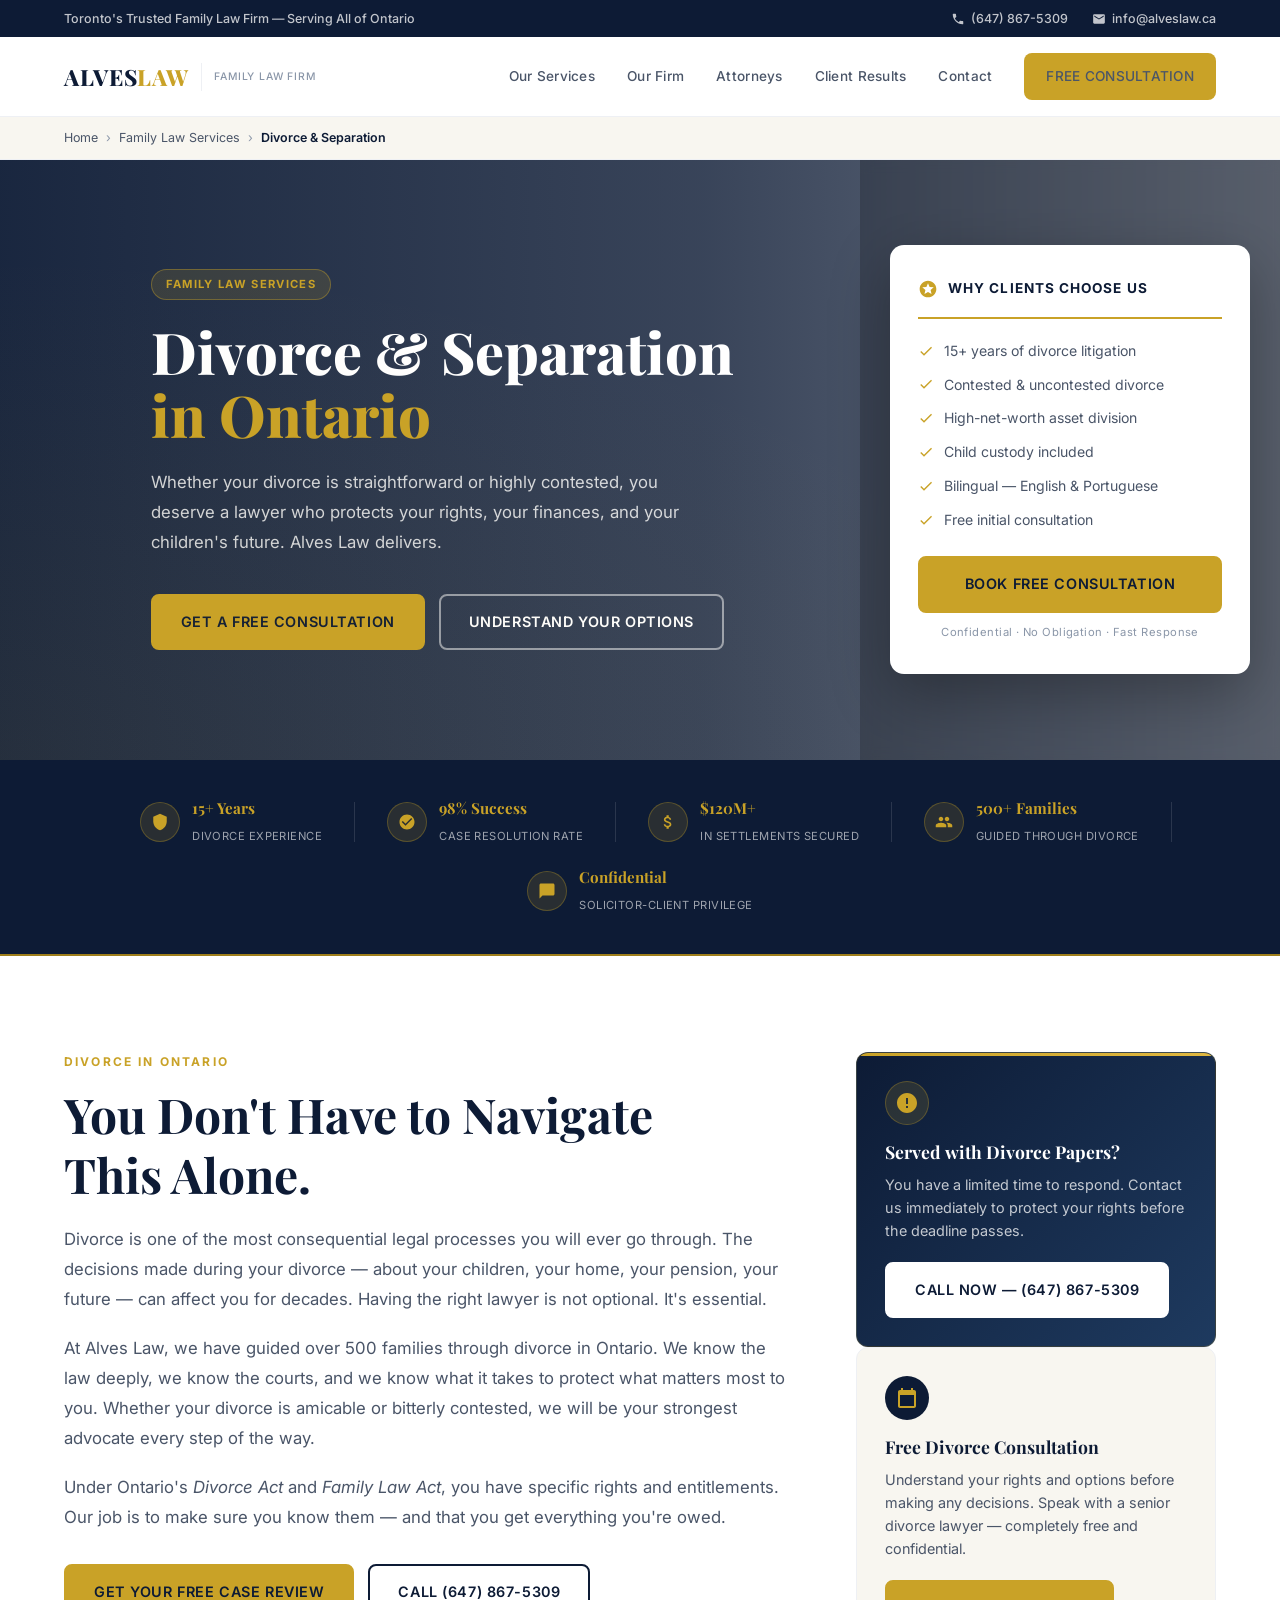
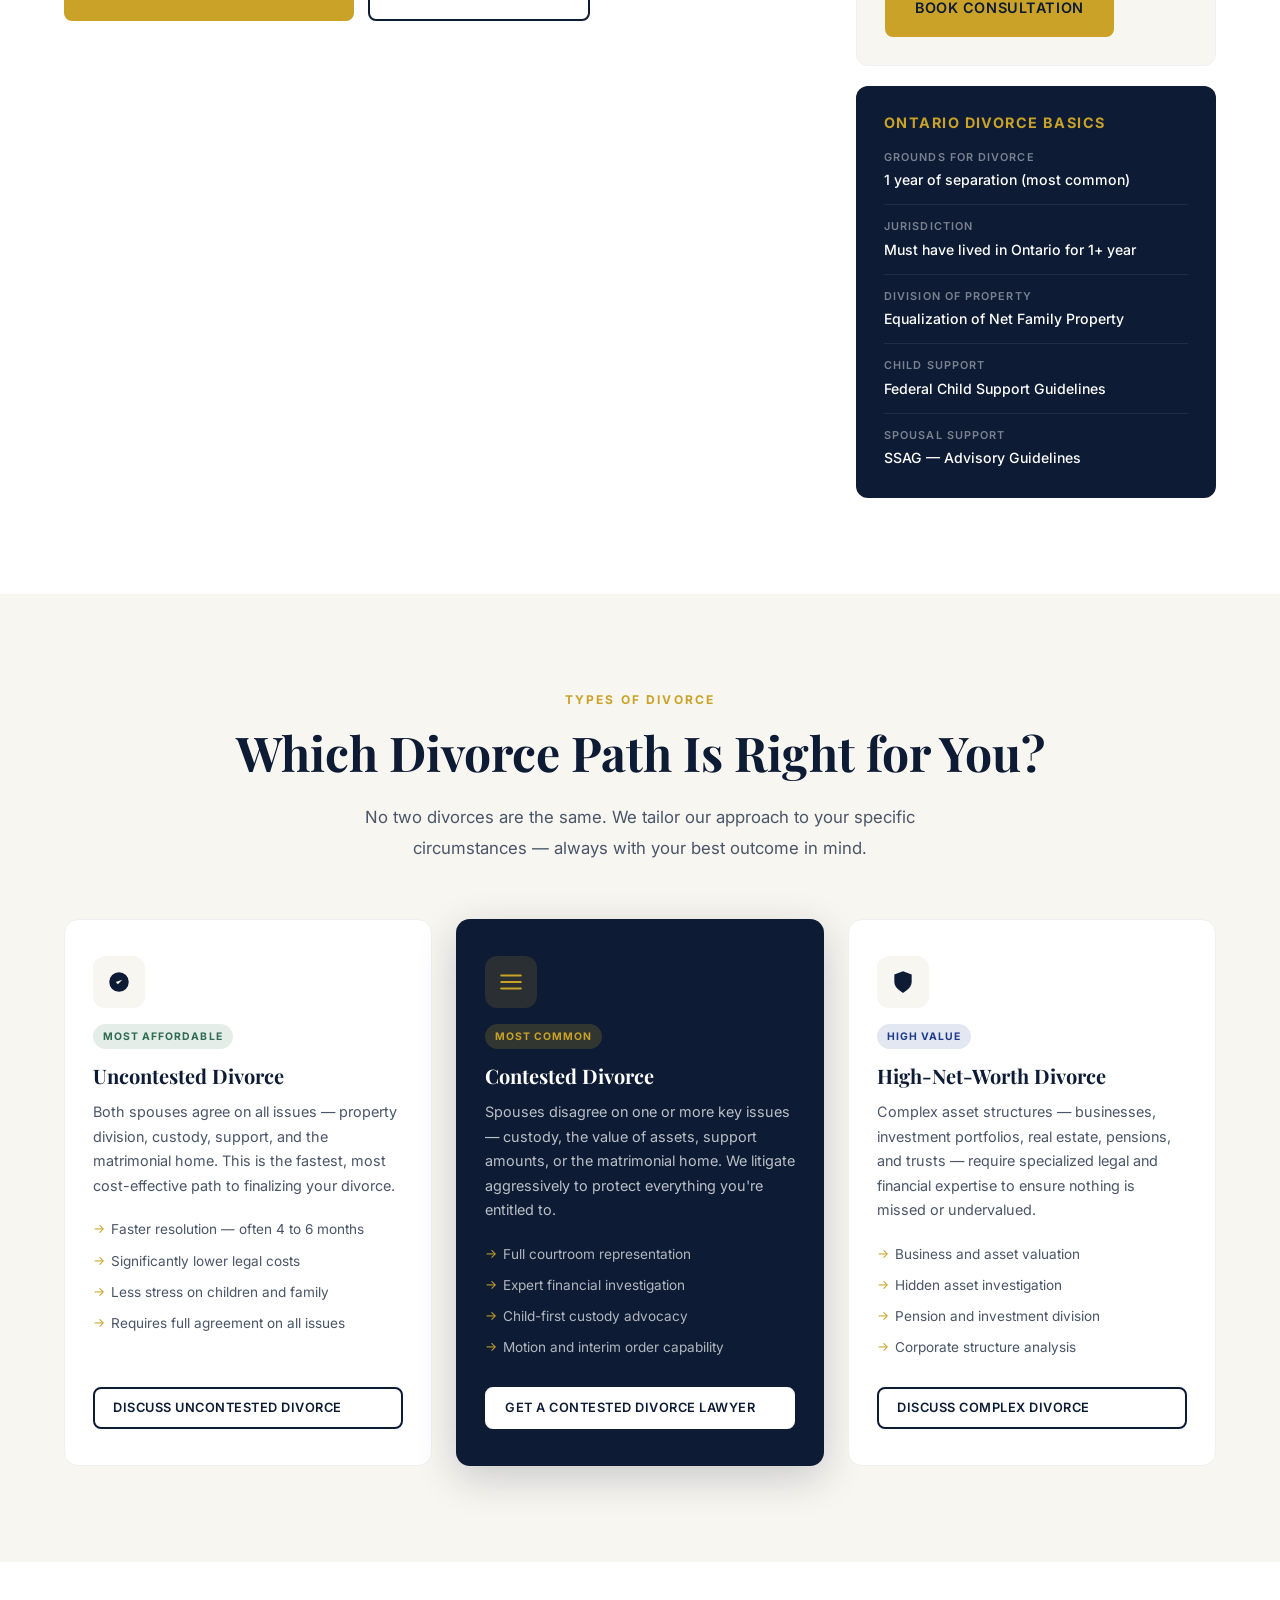
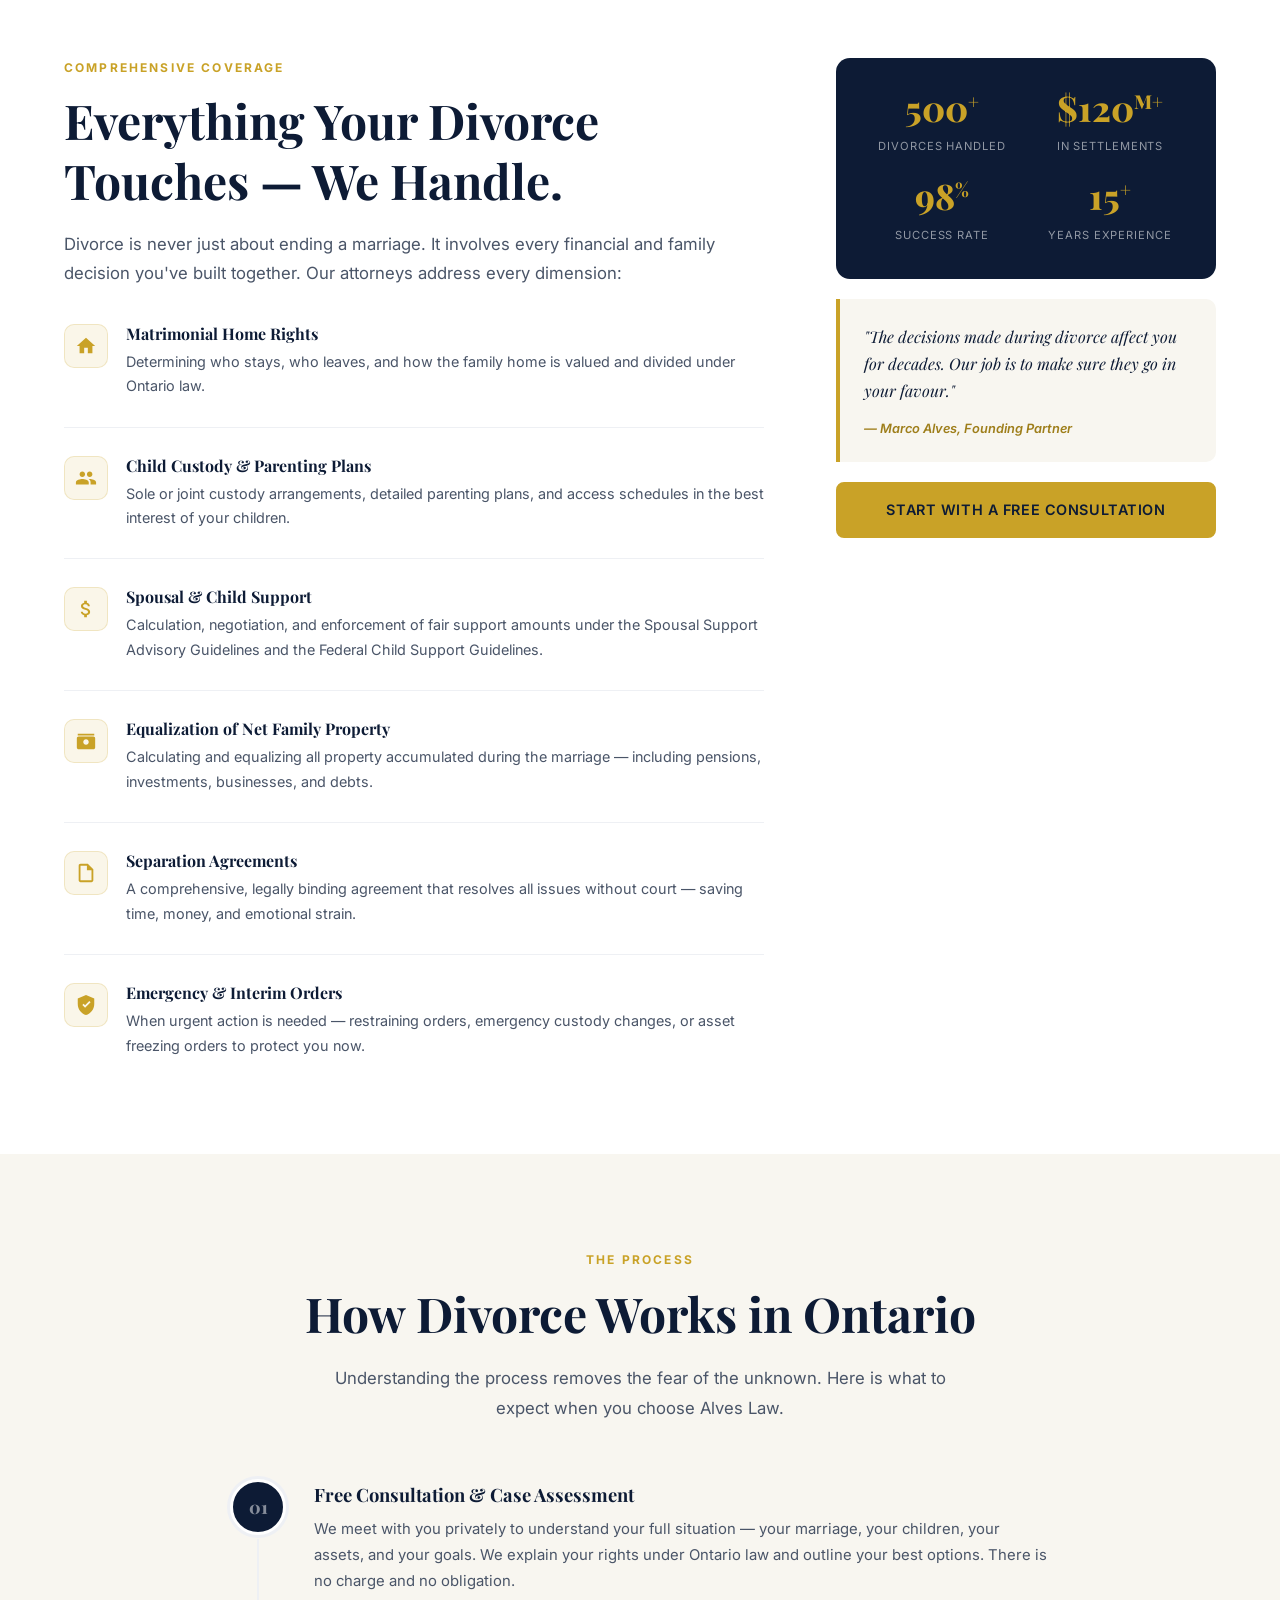
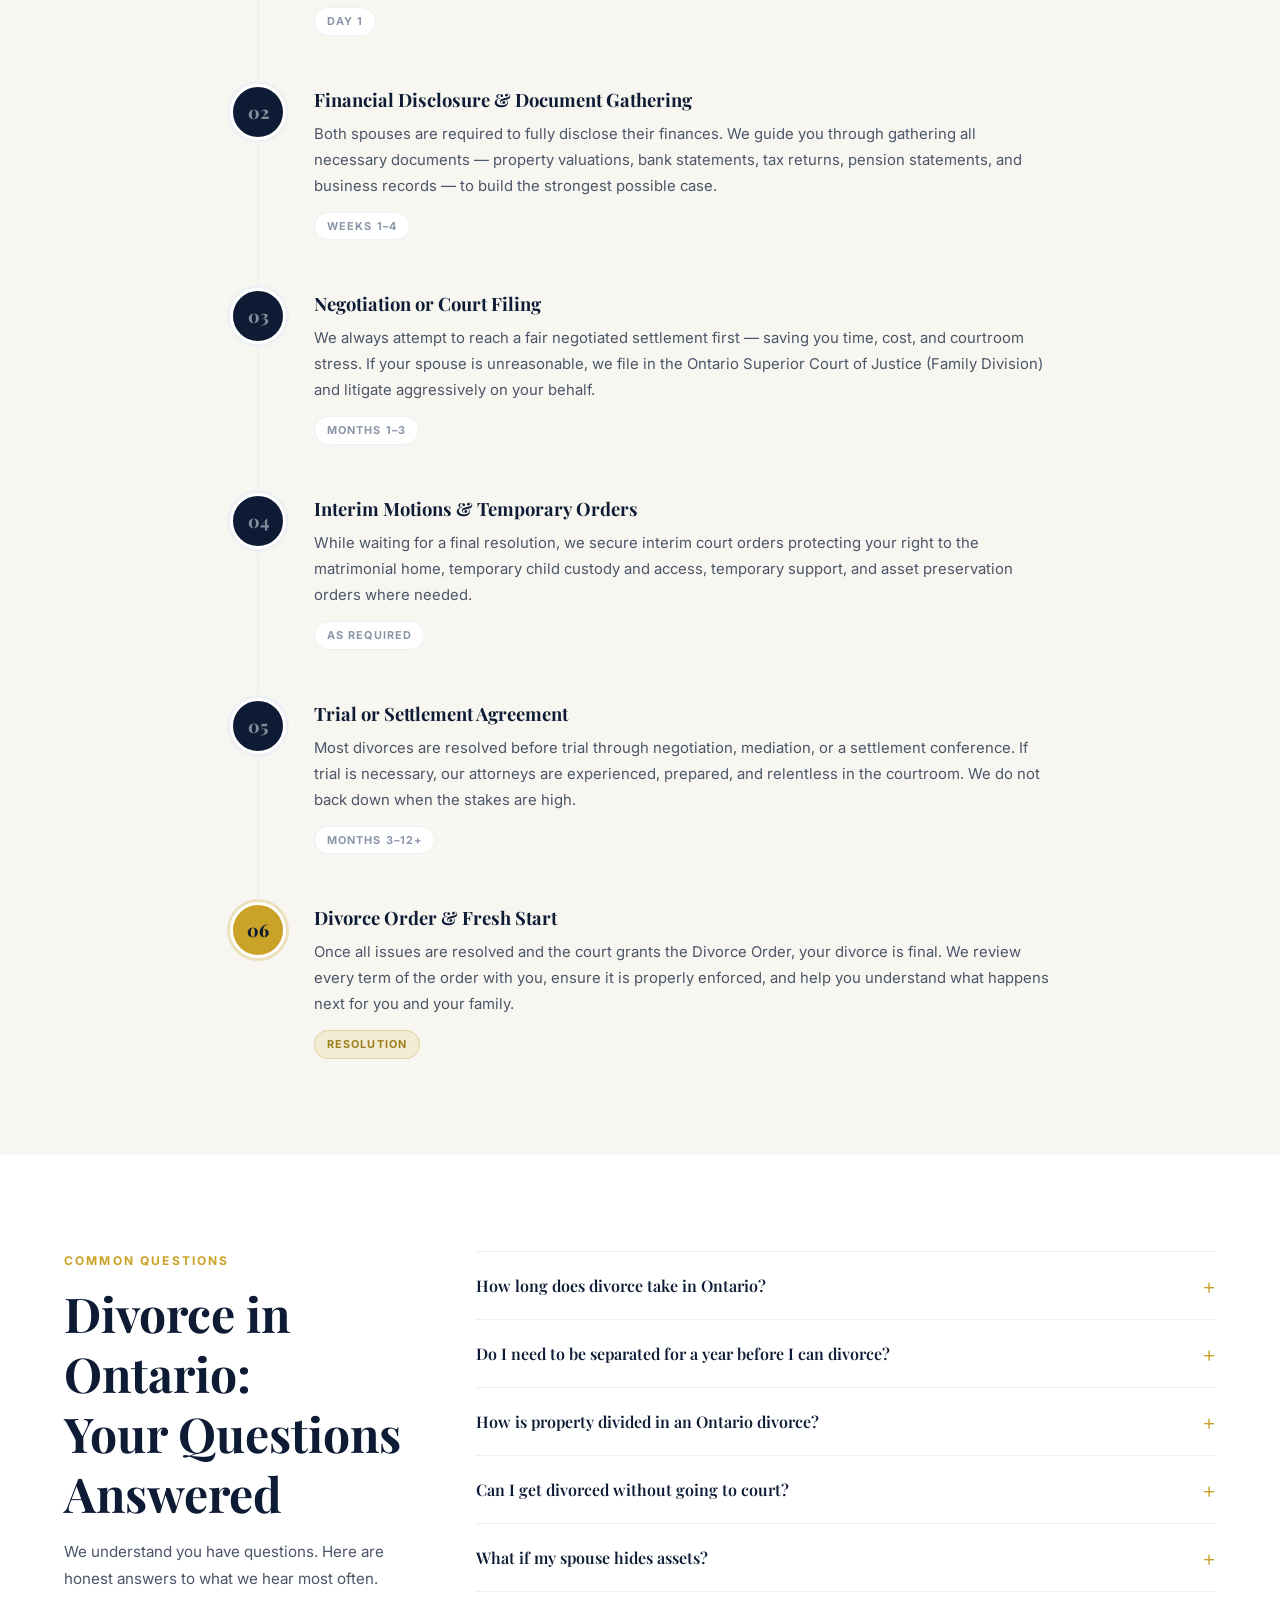
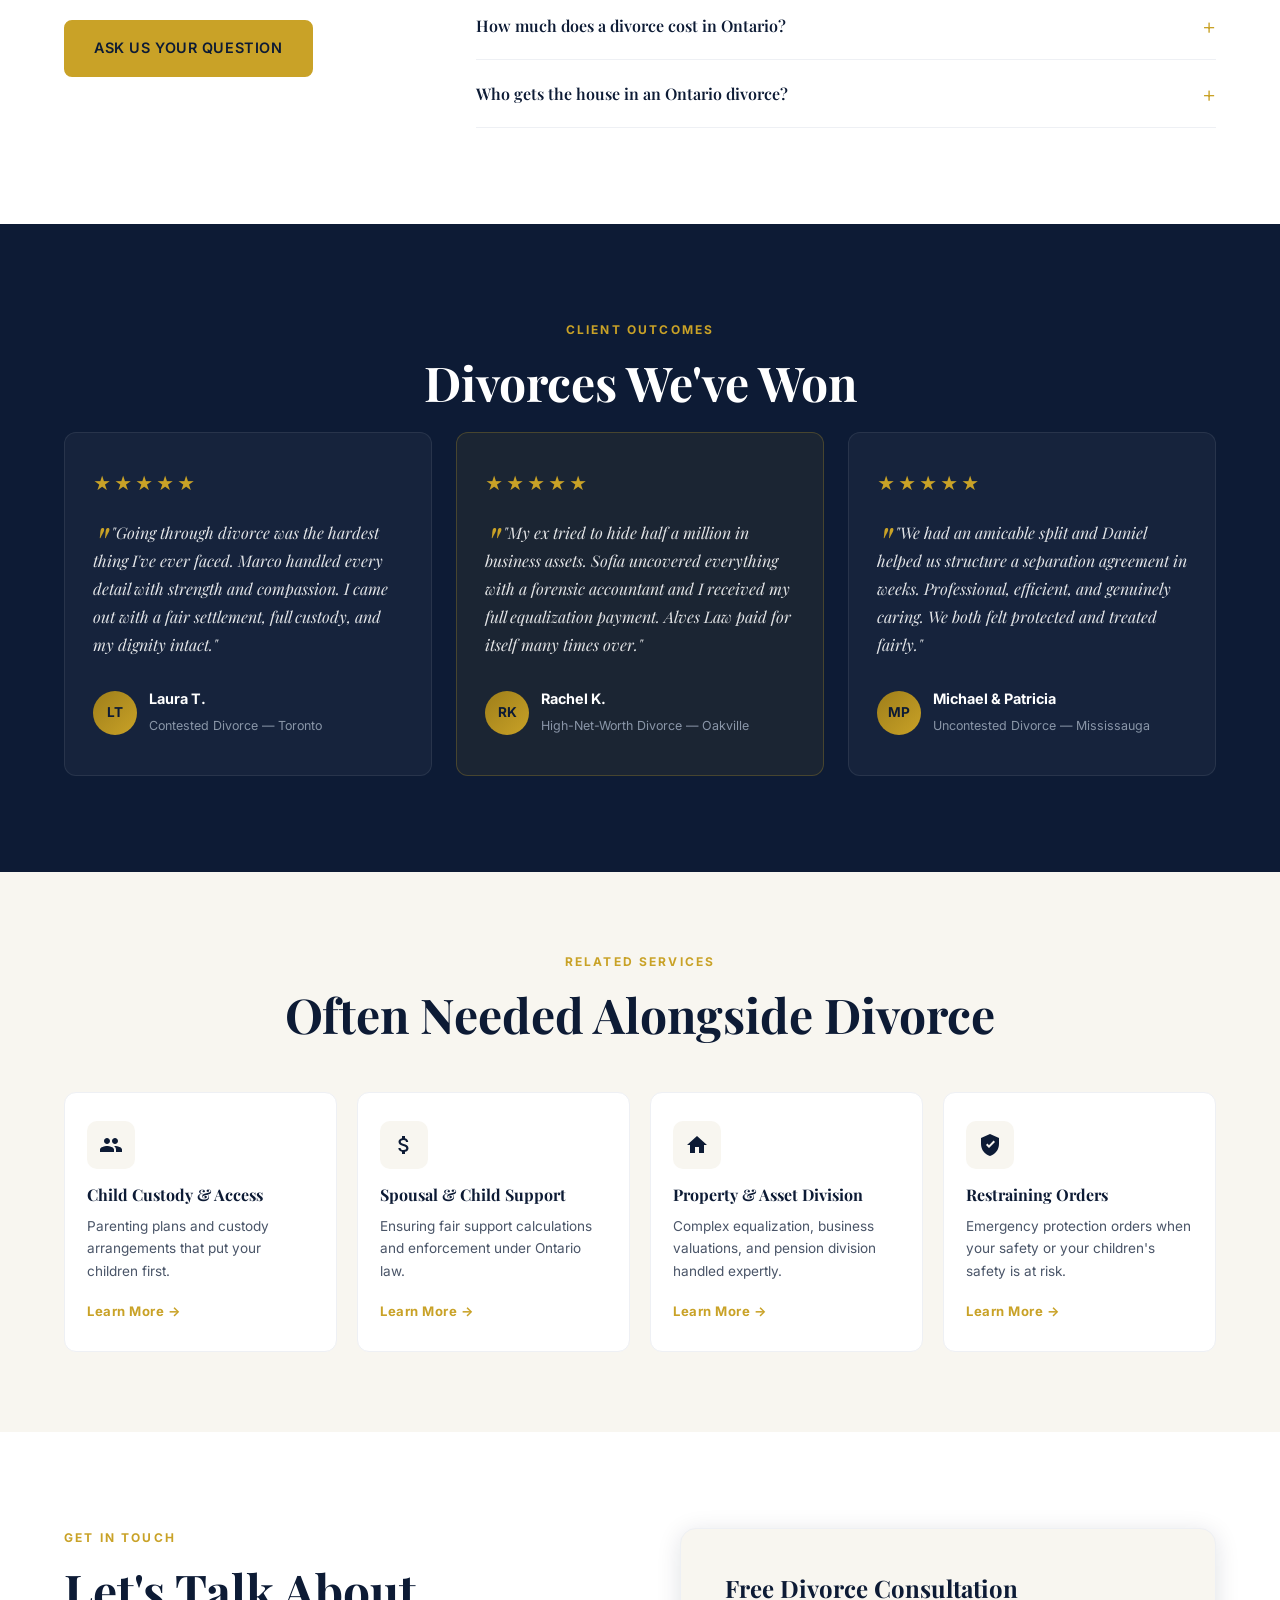
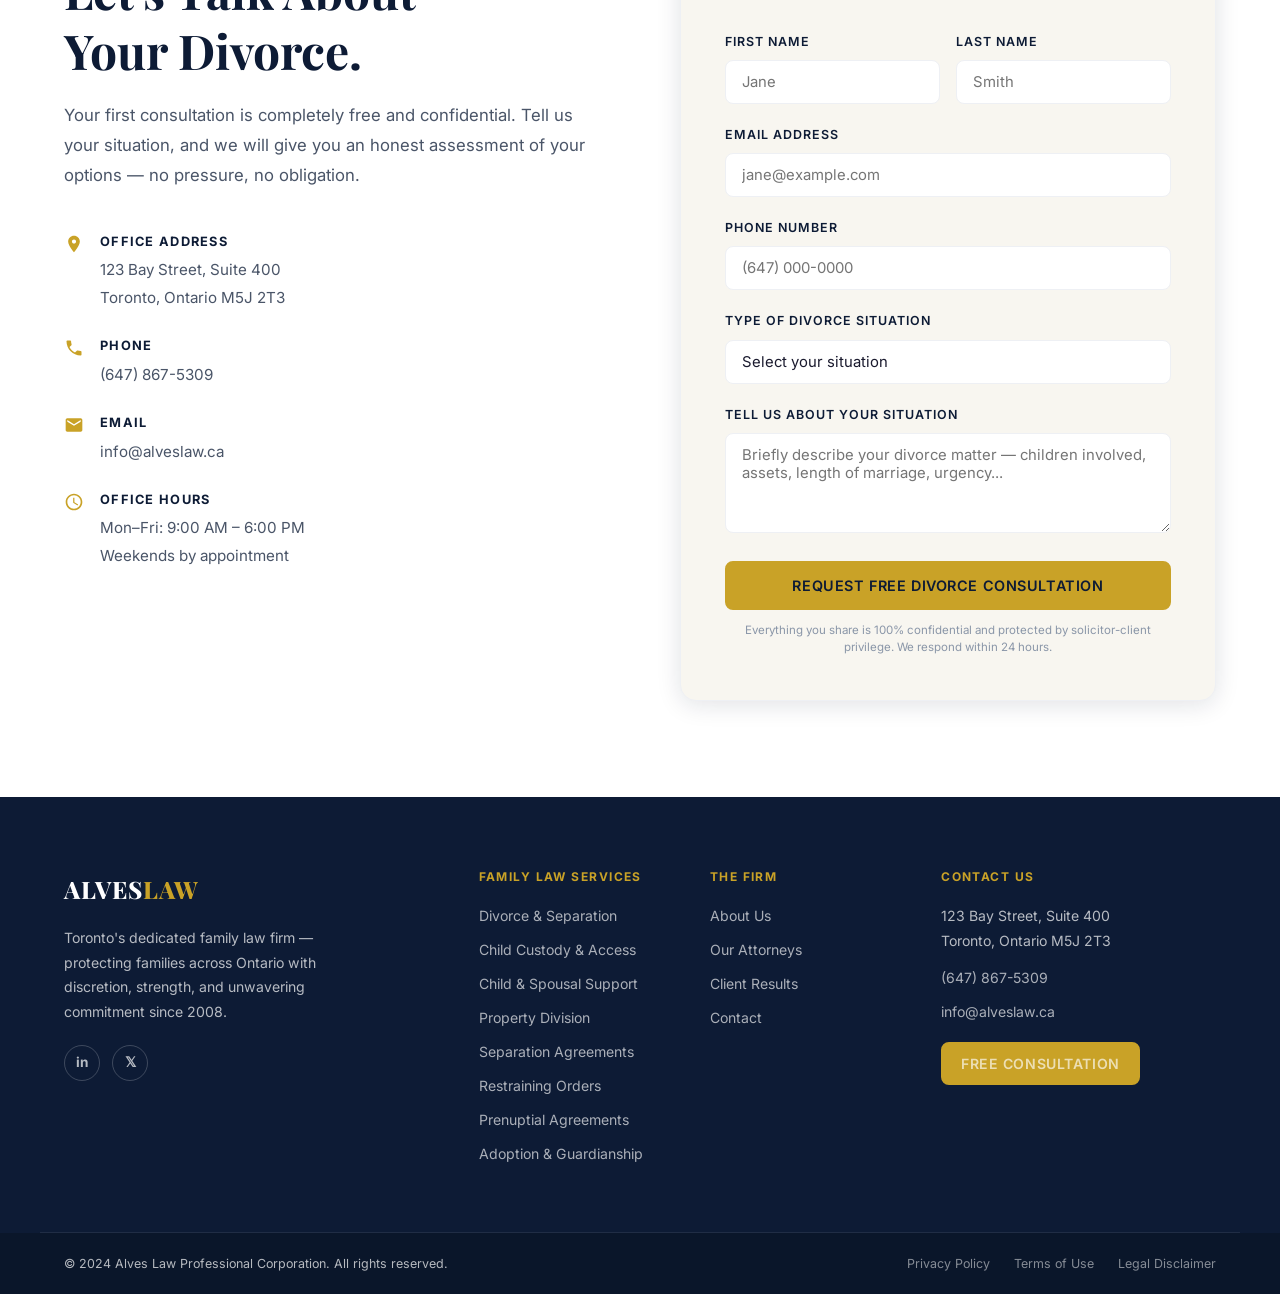
==== divorce.html @ e91b5dde "Add dedicated Divorce & Separation service page Full-depth divorce page with: two-column hero with c" ====
<!DOCTYPE html>
<html lang="en">
<head>
  <meta charset="UTF-8" />
  <meta name="viewport" content="width=device-width, initial-scale=1.0" />
  <meta name="description" content="Alves Law — Toronto's trusted divorce lawyers. Expert legal representation for contested and uncontested divorce in Ontario. Free consultation." />
  <title>Divorce Lawyers Toronto | Alves Law — Family Law Firm</title>
  <link rel="preconnect" href="https://fonts.googleapis.com" />
  <link rel="preconnect" href="https://fonts.gstatic.com" crossorigin />
  <link href="https://fonts.googleapis.com/css2?family=Playfair+Display:wght@400;600;700;800&family=Inter:wght@300;400;500;600&display=swap" rel="stylesheet" />
  <link rel="stylesheet" href="css/style.css" />
  <link rel="stylesheet" href="css/divorce.css" />
</head>
<body>

  <!-- ─── TOP BAR ─────────────────────────────────────────────── -->
  <div class="top-bar">
    <div class="container top-bar__inner">
      <span>Toronto's Trusted Family Law Firm — Serving All of Ontario</span>
      <div class="top-bar__right">
        <a href="tel:+16478675309"><svg viewBox="0 0 24 24"><path d="M6.6 10.8c1.4 2.8 3.8 5.1 6.6 6.6l2.2-2.2c.3-.3.7-.4 1-.2 1.1.4 2.3.6 3.6.6.6 0 1 .4 1 1V20c0 .6-.4 1-1 1-9.4 0-17-7.6-17-17 0-.6.4-1 1-1h3.5c.6 0 1 .4 1 1 0 1.3.2 2.5.6 3.6.1.3 0 .7-.2 1L6.6 10.8z"/></svg>(647) 867-5309</a>
        <a href="mailto:info@alveslaw.ca"><svg viewBox="0 0 24 24"><path d="M20 4H4c-1.1 0-2 .9-2 2v12c0 1.1.9 2 2 2h16c1.1 0 2-.9 2-2V6c0-1.1-.9-2-2-2zm0 4l-8 5-8-5V6l8 5 8-5v2z"/></svg>info@alveslaw.ca</a>
      </div>
    </div>
  </div>

  <!-- ─── NAVIGATION ──────────────────────────────────────────── -->
  <header class="navbar" id="navbar">
    <div class="container navbar__inner">
      <a href="index.html" class="logo">
        <span class="logo__wordmark">ALVES<span>LAW</span></span>
        <span class="logo__divider"></span>
        <span class="logo__sub">Family Law Firm</span>
      </a>
      <nav class="nav__links" id="navLinks">
        <a href="index.html#services">Our Services</a>
        <a href="index.html#about">Our Firm</a>
        <a href="index.html#team">Attorneys</a>
        <a href="index.html#testimonials">Client Results</a>
        <a href="#contact">Contact</a>
        <a href="#contact" class="btn btn--nav">Free Consultation</a>
      </nav>
      <button class="hamburger" id="hamburger" aria-label="Open menu">
        <span></span><span></span><span></span>
      </button>
    </div>
  </header>

  <!-- ─── BREADCRUMB ────────────────────────────────────────────── -->
  <div class="breadcrumb">
    <div class="container breadcrumb__inner">
      <a href="index.html">Home</a>
      <span>›</span>
      <a href="index.html#services">Family Law Services</a>
      <span>›</span>
      <span>Divorce &amp; Separation</span>
    </div>
  </div>

  <!-- ─── PAGE HERO ────────────────────────────────────────────── -->
  <section class="page-hero">
    <div class="page-hero__overlay"></div>
    <div class="container page-hero__content">
      <div class="page-hero__label">Family Law Services</div>
      <h1 class="page-hero__title">Divorce &amp; Separation<br /><em>in Ontario</em></h1>
      <p class="page-hero__sub">
        Whether your divorce is straightforward or highly contested, you deserve a lawyer who
        protects your rights, your finances, and your children's future. Alves Law delivers.
      </p>
      <div class="page-hero__cta">
        <a href="#contact" class="btn btn--primary">Get a Free Consultation</a>
        <a href="#divorce-types" class="btn btn--ghost">Understand Your Options</a>
      </div>
    </div>
    <div class="page-hero__sidebar">
      <div class="hero-side-card">
        <div class="hero-side-card__top">
          <svg viewBox="0 0 24 24"><path d="M11.99 2C6.47 2 2 6.48 2 12s4.47 10 9.99 10C17.52 22 22 17.52 22 12S17.52 2 11.99 2zm4.24 16L12 15.45 7.77 18l1.12-4.81-3.73-3.23 4.92-.42L12 5l1.92 4.53 4.92.42-3.73 3.23L16.23 18z"/></svg>
          <span>Why Clients Choose Us</span>
        </div>
        <ul class="hero-side-card__list">
          <li><svg viewBox="0 0 24 24"><path d="M9 16.17L4.83 12l-1.42 1.41L9 19 21 7l-1.41-1.41z"/></svg>15+ years of divorce litigation</li>
          <li><svg viewBox="0 0 24 24"><path d="M9 16.17L4.83 12l-1.42 1.41L9 19 21 7l-1.41-1.41z"/></svg>Contested &amp; uncontested divorce</li>
          <li><svg viewBox="0 0 24 24"><path d="M9 16.17L4.83 12l-1.42 1.41L9 19 21 7l-1.41-1.41z"/></svg>High-net-worth asset division</li>
          <li><svg viewBox="0 0 24 24"><path d="M9 16.17L4.83 12l-1.42 1.41L9 19 21 7l-1.41-1.41z"/></svg>Child custody included</li>
          <li><svg viewBox="0 0 24 24"><path d="M9 16.17L4.83 12l-1.42 1.41L9 19 21 7l-1.41-1.41z"/></svg>Bilingual — English &amp; Portuguese</li>
          <li><svg viewBox="0 0 24 24"><path d="M9 16.17L4.83 12l-1.42 1.41L9 19 21 7l-1.41-1.41z"/></svg>Free initial consultation</li>
        </ul>
        <a href="#contact" class="btn btn--gold btn--full">Book Free Consultation</a>
        <p class="hero-side-card__note">Confidential · No Obligation · Fast Response</p>
      </div>
    </div>
  </section>

  <!-- ─── TRUST STRIP ─────────────────────────────────────────── -->
  <section class="trust-strip">
    <div class="container trust-strip__inner">
      <div class="trust-item">
        <div class="trust-item__icon">
          <svg viewBox="0 0 24 24"><path d="M12 1L3 5v6c0 5.55 3.84 10.74 9 12 5.16-1.26 9-6.45 9-12V5l-9-4z"/></svg>
        </div>
        <div><strong>15+ Years</strong><span>Divorce Experience</span></div>
      </div>
      <div class="trust-divider"></div>
      <div class="trust-item">
        <div class="trust-item__icon">
          <svg viewBox="0 0 24 24"><path d="M12 2C6.48 2 2 6.48 2 12s4.48 10 10 10 10-4.48 10-10S17.52 2 12 2zm-2 15l-5-5 1.41-1.41L10 14.17l7.59-7.59L19 8l-9 9z"/></svg>
        </div>
        <div><strong>98% Success</strong><span>Case Resolution Rate</span></div>
      </div>
      <div class="trust-divider"></div>
      <div class="trust-item">
        <div class="trust-item__icon">
          <svg viewBox="0 0 24 24"><path d="M11.8 10.9c-2.27-.59-3-1.2-3-2.15 0-1.09 1.01-1.85 2.7-1.85 1.78 0 2.44.85 2.5 2.1h2.21c-.07-1.72-1.12-3.3-3.21-3.81V3h-3v2.16c-1.94.42-3.5 1.68-3.5 3.61 0 2.31 1.91 3.46 4.7 4.13 2.5.6 3 1.48 3 2.41 0 .69-.49 1.79-2.7 1.79-2.06 0-2.87-.92-2.98-2.1h-2.2c.12 2.19 1.76 3.42 3.68 3.83V21h3v-2.15c1.95-.37 3.5-1.5 3.5-3.55 0-2.84-2.43-3.81-4.7-4.4z"/></svg>
        </div>
        <div><strong>$120M+</strong><span>In Settlements Secured</span></div>
      </div>
      <div class="trust-divider"></div>
      <div class="trust-item">
        <div class="trust-item__icon">
          <svg viewBox="0 0 24 24"><path d="M16 11c1.66 0 2.99-1.34 2.99-3S17.66 5 16 5c-1.66 0-3 1.34-3 3s1.34 3 3 3zm-8 0c1.66 0 2.99-1.34 2.99-3S9.66 5 8 5C6.34 5 5 6.34 5 8s1.34 3 3 3zm0 2c-2.33 0-7 1.17-7 3.5V19h14v-2.5c0-2.33-4.67-3.5-7-3.5zm8 0c-.29 0-.62.02-.97.05 1.16.84 1.97 1.97 1.97 3.45V19h6v-2.5c0-2.33-4.67-3.5-7-3.5z"/></svg>
        </div>
        <div><strong>500+ Families</strong><span>Guided Through Divorce</span></div>
      </div>
      <div class="trust-divider"></div>
      <div class="trust-item">
        <div class="trust-item__icon">
          <svg viewBox="0 0 24 24"><path d="M20 2H4c-1.1 0-2 .9-2 2v18l4-4h14c1.1 0 2-.9 2-2V4c0-1.1-.9-2-2-2z"/></svg>
        </div>
        <div><strong>Confidential</strong><span>Solicitor-Client Privilege</span></div>
      </div>
    </div>
  </section>

  <!-- ─── INTRO CONTENT ─────────────────────────────────────────── -->
  <section class="svc-intro">
    <div class="container svc-intro__grid">
      <div class="svc-intro__main">
        <div class="section-label">Divorce in Ontario</div>
        <h2 class="section-title">You Don't Have to Navigate<br />This Alone.</h2>
        <p>Divorce is one of the most consequential legal processes you will ever go through. The decisions made during your divorce — about your children, your home, your pension, your future — can affect you for decades. Having the right lawyer is not optional. It's essential.</p>
        <p>At Alves Law, we have guided over 500 families through divorce in Ontario. We know the law deeply, we know the courts, and we know what it takes to protect what matters most to you. Whether your divorce is amicable or bitterly contested, we will be your strongest advocate every step of the way.</p>
        <p>Under Ontario's <em>Divorce Act</em> and <em>Family Law Act</em>, you have specific rights and entitlements. Our job is to make sure you know them — and that you get everything you're owed.</p>
        <div class="svc-intro__cta-row">
          <a href="#contact" class="btn btn--primary">Get Your Free Case Review</a>
          <a href="tel:+16478675309" class="btn btn--outline">Call (647) 867-5309</a>
        </div>
      </div>
      <aside class="svc-intro__sidebar">
        <div class="side-card side-card--urgent">
          <div class="side-card__icon">
            <svg viewBox="0 0 24 24"><path d="M12 2C6.48 2 2 6.48 2 12s4.48 10 10 10 10-4.48 10-10S17.52 2 12 2zm1 15h-2v-2h2v2zm0-4h-2V7h2v6z"/></svg>
          </div>
          <h3>Served with Divorce Papers?</h3>
          <p>You have a limited time to respond. Contact us immediately to protect your rights before the deadline passes.</p>
          <a href="tel:+16478675309" class="btn btn--white">Call Now — (647) 867-5309</a>
        </div>
        <div class="side-card side-card--consult">
          <div class="side-card__icon">
            <svg viewBox="0 0 24 24"><path d="M19 4h-1V2h-2v2H8V2H6v2H5c-1.11 0-1.99.9-1.99 2L3 20c0 1.1.89 2 2 2h14c1.1 0 2-.9 2-2V6c0-1.1-.9-2-2-2zm0 16H5V9h14v11z"/></svg>
          </div>
          <h3>Free Divorce Consultation</h3>
          <p>Understand your rights and options before making any decisions. Speak with a senior divorce lawyer — completely free and confidential.</p>
          <a href="#contact" class="btn btn--gold">Book Consultation</a>
        </div>
        <div class="info-card">
          <h4>Ontario Divorce Basics</h4>
          <ul class="info-card__list">
            <li>
              <span class="info-card__label">Grounds for Divorce</span>
              <span class="info-card__value">1 year of separation (most common)</span>
            </li>
            <li>
              <span class="info-card__label">Jurisdiction</span>
              <span class="info-card__value">Must have lived in Ontario for 1+ year</span>
            </li>
            <li>
              <span class="info-card__label">Division of Property</span>
              <span class="info-card__value">Equalization of Net Family Property</span>
            </li>
            <li>
              <span class="info-card__label">Child Support</span>
              <span class="info-card__value">Federal Child Support Guidelines</span>
            </li>
            <li>
              <span class="info-card__label">Spousal Support</span>
              <span class="info-card__value">SSAG — Advisory Guidelines</span>
            </li>
          </ul>
        </div>
      </aside>
    </div>
  </section>

  <!-- ─── DIVORCE TYPES ─────────────────────────────────────────── -->
  <section class="divorce-types" id="divorce-types">
    <div class="container">
      <div class="section-label center">Types of Divorce</div>
      <h2 class="section-title center">Which Divorce Path Is Right for You?</h2>
      <p class="section-sub">No two divorces are the same. We tailor our approach to your specific circumstances — always with your best outcome in mind.</p>
      <div class="dtype__grid">

        <div class="dtype-card">
          <div class="dtype-card__icon">
            <svg viewBox="0 0 24 24"><path d="M9 12l2 2 4-4m6 2a9 9 0 11-18 0 9 9 0 0118 0z"/></svg>
          </div>
          <div class="dtype-card__tag dtype-card__tag--green">Most Affordable</div>
          <h3>Uncontested Divorce</h3>
          <p>Both spouses agree on all issues — property division, custody, support, and the matrimonial home. This is the fastest, most cost-effective path to finalizing your divorce.</p>
          <ul class="dtype-card__points">
            <li>Faster resolution — often 4 to 6 months</li>
            <li>Significantly lower legal costs</li>
            <li>Less stress on children and family</li>
            <li>Requires full agreement on all issues</li>
          </ul>
          <a href="#contact" class="btn btn--outline btn--sm">Discuss Uncontested Divorce</a>
        </div>

        <div class="dtype-card dtype-card--featured">
          <div class="dtype-card__icon">
            <svg viewBox="0 0 24 24"><path d="M3 6h18M3 12h18M3 18h18" stroke="currentColor" stroke-width="2" stroke-linecap="round" fill="none"/></svg>
          </div>
          <div class="dtype-card__tag dtype-card__tag--gold">Most Common</div>
          <h3>Contested Divorce</h3>
          <p>Spouses disagree on one or more key issues — custody, the value of assets, support amounts, or the matrimonial home. We litigate aggressively to protect everything you're entitled to.</p>
          <ul class="dtype-card__points">
            <li>Full courtroom representation</li>
            <li>Expert financial investigation</li>
            <li>Child-first custody advocacy</li>
            <li>Motion and interim order capability</li>
          </ul>
          <a href="#contact" class="btn btn--white btn--sm">Get a Contested Divorce Lawyer</a>
        </div>

        <div class="dtype-card">
          <div class="dtype-card__icon">
            <svg viewBox="0 0 24 24"><path d="M12 22s8-4 8-10V5l-8-3-8 3v7c0 6 8 10 8 10z"/></svg>
          </div>
          <div class="dtype-card__tag dtype-card__tag--blue">High Value</div>
          <h3>High-Net-Worth Divorce</h3>
          <p>Complex asset structures — businesses, investment portfolios, real estate, pensions, and trusts — require specialized legal and financial expertise to ensure nothing is missed or undervalued.</p>
          <ul class="dtype-card__points">
            <li>Business and asset valuation</li>
            <li>Hidden asset investigation</li>
            <li>Pension and investment division</li>
            <li>Corporate structure analysis</li>
          </ul>
          <a href="#contact" class="btn btn--outline btn--sm">Discuss Complex Divorce</a>
        </div>

      </div>
    </div>
  </section>

  <!-- ─── WHAT WE HANDLE ────────────────────────────────────────── -->
  <section class="handles">
    <div class="container handles__grid">
      <div class="handles__content">
        <div class="section-label">Comprehensive Coverage</div>
        <h2 class="section-title">Everything Your Divorce<br />Touches — We Handle.</h2>
        <p>Divorce is never just about ending a marriage. It involves every financial and family decision you've built together. Our attorneys address every dimension:</p>
        <div class="handles__list">
          <div class="handles__item">
            <div class="handles__item-icon"><svg viewBox="0 0 24 24"><path d="M10 20v-6h4v6h5v-8h3L12 3 2 12h3v8z"/></svg></div>
            <div>
              <h4>Matrimonial Home Rights</h4>
              <p>Determining who stays, who leaves, and how the family home is valued and divided under Ontario law.</p>
            </div>
          </div>
          <div class="handles__item">
            <div class="handles__item-icon"><svg viewBox="0 0 24 24"><path d="M16 11c1.66 0 2.99-1.34 2.99-3S17.66 5 16 5c-1.66 0-3 1.34-3 3s1.34 3 3 3zm-8 0c1.66 0 2.99-1.34 2.99-3S9.66 5 8 5C6.34 5 5 6.34 5 8s1.34 3 3 3zm0 2c-2.33 0-7 1.17-7 3.5V19h14v-2.5c0-2.33-4.67-3.5-7-3.5zm8 0c-.29 0-.62.02-.97.05 1.16.84 1.97 1.97 1.97 3.45V19h6v-2.5c0-2.33-4.67-3.5-7-3.5z"/></svg></div>
            <div>
              <h4>Child Custody &amp; Parenting Plans</h4>
              <p>Sole or joint custody arrangements, detailed parenting plans, and access schedules in the best interest of your children.</p>
            </div>
          </div>
          <div class="handles__item">
            <div class="handles__item-icon"><svg viewBox="0 0 24 24"><path d="M11.8 10.9c-2.27-.59-3-1.2-3-2.15 0-1.09 1.01-1.85 2.7-1.85 1.78 0 2.44.85 2.5 2.1h2.21c-.07-1.72-1.12-3.3-3.21-3.81V3h-3v2.16c-1.94.42-3.5 1.68-3.5 3.61 0 2.31 1.91 3.46 4.7 4.13 2.5.6 3 1.48 3 2.41 0 .69-.49 1.79-2.7 1.79-2.06 0-2.87-.92-2.98-2.1h-2.2c.12 2.19 1.76 3.42 3.68 3.83V21h3v-2.15c1.95-.37 3.5-1.5 3.5-3.55 0-2.84-2.43-3.81-4.7-4.4z"/></svg></div>
            <div>
              <h4>Spousal &amp; Child Support</h4>
              <p>Calculation, negotiation, and enforcement of fair support amounts under the Spousal Support Advisory Guidelines and the Federal Child Support Guidelines.</p>
            </div>
          </div>
          <div class="handles__item">
            <div class="handles__item-icon"><svg viewBox="0 0 24 24"><path d="M20 7H4c-1.1 0-2 .9-2 2v10c0 1.1.9 2 2 2h16c1.1 0 2-.9 2-2V9c0-1.1-.9-2-2-2zm-8 9c-1.66 0-3-1.34-3-3s1.34-3 3-3 3 1.34 3 3-1.34 3-3 3zM3 6h18V4H3v2z"/></svg></div>
            <div>
              <h4>Equalization of Net Family Property</h4>
              <p>Calculating and equalizing all property accumulated during the marriage — including pensions, investments, businesses, and debts.</p>
            </div>
          </div>
          <div class="handles__item">
            <div class="handles__item-icon"><svg viewBox="0 0 24 24"><path d="M14 2H6c-1.1 0-2 .9-2 2v16c0 1.1.89 2 2 2h12c1.1 0 2-.9 2-2V8l-6-6zm4 18H6V4h7v5h5v11z"/></svg></div>
            <div>
              <h4>Separation Agreements</h4>
              <p>A comprehensive, legally binding agreement that resolves all issues without court — saving time, money, and emotional strain.</p>
            </div>
          </div>
          <div class="handles__item">
            <div class="handles__item-icon"><svg viewBox="0 0 24 24"><path d="M12 1L3 5v6c0 5.55 3.84 10.74 9 12 5.16-1.26 9-6.45 9-12V5l-9-4zm-1 14l-3-3 1.41-1.41L11 12.17l4.59-4.58L17 9l-6 6z"/></svg></div>
            <div>
              <h4>Emergency &amp; Interim Orders</h4>
              <p>When urgent action is needed — restraining orders, emergency custody changes, or asset freezing orders to protect you now.</p>
            </div>
          </div>
        </div>
      </div>
      <div class="handles__visual">
        <div class="handles__stat-block">
          <div class="hstat">
            <span class="hstat__num">500<span class="hstat__sup">+</span></span>
            <span class="hstat__label">Divorces Handled</span>
          </div>
          <div class="hstat">
            <span class="hstat__num">$120<span class="hstat__sup">M+</span></span>
            <span class="hstat__label">In Settlements</span>
          </div>
          <div class="hstat">
            <span class="hstat__num">98<span class="hstat__sup">%</span></span>
            <span class="hstat__label">Success Rate</span>
          </div>
          <div class="hstat">
            <span class="hstat__num">15<span class="hstat__sup">+</span></span>
            <span class="hstat__label">Years Experience</span>
          </div>
        </div>
        <div class="handles__quote-block">
          <blockquote>"The decisions made during divorce affect you for decades. Our job is to make sure they go in your favour."</blockquote>
          <cite>— Marco Alves, Founding Partner</cite>
        </div>
        <a href="#contact" class="btn btn--primary btn--full">Start With a Free Consultation</a>
      </div>
    </div>
  </section>

  <!-- ─── DIVORCE PROCESS ───────────────────────────────────────── -->
  <section class="dprocess">
    <div class="container">
      <div class="section-label center">The Process</div>
      <h2 class="section-title center">How Divorce Works in Ontario</h2>
      <p class="section-sub">Understanding the process removes the fear of the unknown. Here is what to expect when you choose Alves Law.</p>
      <div class="dprocess__timeline">

        <div class="dprocess__step">
          <div class="dprocess__step-left">
            <div class="dprocess__num">01</div>
            <div class="dprocess__line"></div>
          </div>
          <div class="dprocess__step-body">
            <h3>Free Consultation &amp; Case Assessment</h3>
            <p>We meet with you privately to understand your full situation — your marriage, your children, your assets, and your goals. We explain your rights under Ontario law and outline your best options. There is no charge and no obligation.</p>
            <span class="dprocess__step-tag">Day 1</span>
          </div>
        </div>

        <div class="dprocess__step">
          <div class="dprocess__step-left">
            <div class="dprocess__num">02</div>
            <div class="dprocess__line"></div>
          </div>
          <div class="dprocess__step-body">
            <h3>Financial Disclosure &amp; Document Gathering</h3>
            <p>Both spouses are required to fully disclose their finances. We guide you through gathering all necessary documents — property valuations, bank statements, tax returns, pension statements, and business records — to build the strongest possible case.</p>
            <span class="dprocess__step-tag">Weeks 1–4</span>
          </div>
        </div>

        <div class="dprocess__step">
          <div class="dprocess__step-left">
            <div class="dprocess__num">03</div>
            <div class="dprocess__line"></div>
          </div>
          <div class="dprocess__step-body">
            <h3>Negotiation or Court Filing</h3>
            <p>We always attempt to reach a fair negotiated settlement first — saving you time, cost, and courtroom stress. If your spouse is unreasonable, we file in the Ontario Superior Court of Justice (Family Division) and litigate aggressively on your behalf.</p>
            <span class="dprocess__step-tag">Months 1–3</span>
          </div>
        </div>

        <div class="dprocess__step">
          <div class="dprocess__step-left">
            <div class="dprocess__num">04</div>
            <div class="dprocess__line"></div>
          </div>
          <div class="dprocess__step-body">
            <h3>Interim Motions &amp; Temporary Orders</h3>
            <p>While waiting for a final resolution, we secure interim court orders protecting your right to the matrimonial home, temporary child custody and access, temporary support, and asset preservation orders where needed.</p>
            <span class="dprocess__step-tag">As Required</span>
          </div>
        </div>

        <div class="dprocess__step">
          <div class="dprocess__step-left">
            <div class="dprocess__num">05</div>
            <div class="dprocess__line"></div>
          </div>
          <div class="dprocess__step-body">
            <h3>Trial or Settlement Agreement</h3>
            <p>Most divorces are resolved before trial through negotiation, mediation, or a settlement conference. If trial is necessary, our attorneys are experienced, prepared, and relentless in the courtroom. We do not back down when the stakes are high.</p>
            <span class="dprocess__step-tag">Months 3–12+</span>
          </div>
        </div>

        <div class="dprocess__step dprocess__step--final">
          <div class="dprocess__step-left">
            <div class="dprocess__num dprocess__num--gold">06</div>
          </div>
          <div class="dprocess__step-body">
            <h3>Divorce Order &amp; Fresh Start</h3>
            <p>Once all issues are resolved and the court grants the Divorce Order, your divorce is final. We review every term of the order with you, ensure it is properly enforced, and help you understand what happens next for you and your family.</p>
            <span class="dprocess__step-tag dprocess__step-tag--gold">Resolution</span>
          </div>
        </div>

      </div>
    </div>
  </section>

  <!-- ─── FAQ ───────────────────────────────────────────────────── -->
  <section class="faq">
    <div class="container faq__grid">
      <div class="faq__header">
        <div class="section-label">Common Questions</div>
        <h2 class="section-title">Divorce in Ontario:<br />Your Questions Answered</h2>
        <p>We understand you have questions. Here are honest answers to what we hear most often.</p>
        <a href="#contact" class="btn btn--primary">Ask Us Your Question</a>
      </div>
      <div class="faq__list" id="faqList">

        <div class="faq__item">
          <button class="faq__question">How long does divorce take in Ontario? <span>+</span></button>
          <div class="faq__answer">
            <p>An uncontested divorce typically takes 4–6 months from the date of filing. A contested divorce — where spouses disagree on children, property, or support — can take 1–3 years depending on complexity and court scheduling. We work to resolve your matter as efficiently as possible without sacrificing your entitlements.</p>
          </div>
        </div>

        <div class="faq__item">
          <button class="faq__question">Do I need to be separated for a year before I can divorce? <span>+</span></button>
          <div class="faq__answer">
            <p>In Canada, the most common ground for divorce is one year of separation. You and your spouse must have lived "separate and apart" for 12 consecutive months — though you can live under the same roof if you are clearly living separately. You can begin the divorce process before the year is up, but the divorce order will not be granted until the one-year period is complete.</p>
          </div>
        </div>

        <div class="faq__item">
          <button class="faq__question">How is property divided in an Ontario divorce? <span>+</span></button>
          <div class="faq__answer">
            <p>Ontario uses an "equalization of net family property" model. Each spouse calculates their Net Family Property (NFP) — the value of property accumulated during the marriage. The spouse with the higher NFP pays the other spouse half the difference. There are exclusions, including gifts, inheritances, and property owned before the marriage. The matrimonial home is treated differently and is always subject to equalization regardless of when it was acquired.</p>
          </div>
        </div>

        <div class="faq__item">
          <button class="faq__question">Can I get divorced without going to court? <span>+</span></button>
          <div class="faq__answer">
            <p>Yes. If you and your spouse agree on all issues, your lawyers can negotiate a Separation Agreement that resolves everything out of court. A judge still needs to grant the Divorce Order, but neither of you needs to appear in person. This is the fastest and least expensive path. We offer mediation support and uncontested divorce representation for clients who qualify.</p>
          </div>
        </div>

        <div class="faq__item">
          <button class="faq__question">What if my spouse hides assets? <span>+</span></button>
          <div class="faq__answer">
            <p>Financial disclosure is mandatory in Ontario family law proceedings. If your spouse fails to disclose or you suspect they are hiding assets, we can bring a motion for full financial disclosure, subpoena financial records, engage forensic accountants, and ask the court to draw an adverse inference — which can actually increase your equalization payment. We have extensive experience uncovering hidden assets in high-conflict divorces.</p>
          </div>
        </div>

        <div class="faq__item">
          <button class="faq__question">How much does a divorce cost in Ontario? <span>+</span></button>
          <div class="faq__answer">
            <p>Costs vary significantly. An uncontested, cooperative divorce can cost between $2,500–$5,000 in legal fees. A contested divorce involving disputes over assets, support, and custody can range from $15,000 to well over $100,000 in complex cases. We are transparent about our fees from day one and offer flexible billing arrangements. Your free consultation includes a fee estimate based on your specific situation.</p>
          </div>
        </div>

        <div class="faq__item">
          <button class="faq__question">Who gets the house in an Ontario divorce? <span>+</span></button>
          <div class="faq__answer">
            <p>The matrimonial home has special status in Ontario — both spouses have equal possession rights, regardless of whose name is on the title. The home can be sold and proceeds split, or one spouse can "buy out" the other. Courts will always prioritize stability for any children involved. We help you understand your rights to the home and negotiate the best outcome for your specific situation.</p>
          </div>
        </div>

      </div>
    </div>
  </section>

  <!-- ─── TESTIMONIALS ─────────────────────────────────────────── -->
  <section class="testimonials">
    <div class="container">
      <div class="section-label center">Client Outcomes</div>
      <h2 class="section-title center">Divorces We've Won</h2>
      <div class="testimonials__grid">

        <div class="testimonial-card">
          <div class="testimonial-card__stars">★★★★★</div>
          <blockquote>"Going through divorce was the hardest thing I've ever faced. Marco handled every detail with strength and compassion. I came out with a fair settlement, full custody, and my dignity intact."</blockquote>
          <div class="testimonial-card__author">
            <div class="testimonial-card__avatar">LT</div>
            <div>
              <strong>Laura T.</strong>
              <span>Contested Divorce — Toronto</span>
            </div>
          </div>
        </div>

        <div class="testimonial-card testimonial-card--featured">
          <div class="testimonial-card__stars">★★★★★</div>
          <blockquote>"My ex tried to hide half a million in business assets. Sofia uncovered everything with a forensic accountant and I received my full equalization payment. Alves Law paid for itself many times over."</blockquote>
          <div class="testimonial-card__author">
            <div class="testimonial-card__avatar">RK</div>
            <div>
              <strong>Rachel K.</strong>
              <span>High-Net-Worth Divorce — Oakville</span>
            </div>
          </div>
        </div>

        <div class="testimonial-card">
          <div class="testimonial-card__stars">★★★★★</div>
          <blockquote>"We had an amicable split and Daniel helped us structure a separation agreement in weeks. Professional, efficient, and genuinely caring. We both felt protected and treated fairly."</blockquote>
          <div class="testimonial-card__author">
            <div class="testimonial-card__avatar">MP</div>
            <div>
              <strong>Michael &amp; Patricia</strong>
              <span>Uncontested Divorce — Mississauga</span>
            </div>
          </div>
        </div>

      </div>
    </div>
  </section>

  <!-- ─── RELATED SERVICES ──────────────────────────────────────── -->
  <section class="related">
    <div class="container">
      <div class="section-label center">Related Services</div>
      <h2 class="section-title center">Often Needed Alongside Divorce</h2>
      <div class="related__grid">
        <a href="#contact" class="related-card">
          <div class="related-card__icon">
            <svg viewBox="0 0 24 24"><path d="M16 11c1.66 0 2.99-1.34 2.99-3S17.66 5 16 5c-1.66 0-3 1.34-3 3s1.34 3 3 3zm-8 0c1.66 0 2.99-1.34 2.99-3S9.66 5 8 5C6.34 5 5 6.34 5 8s1.34 3 3 3zm0 2c-2.33 0-7 1.17-7 3.5V19h14v-2.5c0-2.33-4.67-3.5-7-3.5zm8 0c-.29 0-.62.02-.97.05 1.16.84 1.97 1.97 1.97 3.45V19h6v-2.5c0-2.33-4.67-3.5-7-3.5z"/></svg>
          </div>
          <h3>Child Custody &amp; Access</h3>
          <p>Parenting plans and custody arrangements that put your children first.</p>
          <span class="related-card__link">Learn More →</span>
        </a>
        <a href="#contact" class="related-card">
          <div class="related-card__icon">
            <svg viewBox="0 0 24 24"><path d="M11.8 10.9c-2.27-.59-3-1.2-3-2.15 0-1.09 1.01-1.85 2.7-1.85 1.78 0 2.44.85 2.5 2.1h2.21c-.07-1.72-1.12-3.3-3.21-3.81V3h-3v2.16c-1.94.42-3.5 1.68-3.5 3.61 0 2.31 1.91 3.46 4.7 4.13 2.5.6 3 1.48 3 2.41 0 .69-.49 1.79-2.7 1.79-2.06 0-2.87-.92-2.98-2.1h-2.2c.12 2.19 1.76 3.42 3.68 3.83V21h3v-2.15c1.95-.37 3.5-1.5 3.5-3.55 0-2.84-2.43-3.81-4.7-4.4z"/></svg>
          </div>
          <h3>Spousal &amp; Child Support</h3>
          <p>Ensuring fair support calculations and enforcement under Ontario law.</p>
          <span class="related-card__link">Learn More →</span>
        </a>
        <a href="#contact" class="related-card">
          <div class="related-card__icon">
            <svg viewBox="0 0 24 24"><path d="M10 20v-6h4v6h5v-8h3L12 3 2 12h3v8z"/></svg>
          </div>
          <h3>Property &amp; Asset Division</h3>
          <p>Complex equalization, business valuations, and pension division handled expertly.</p>
          <span class="related-card__link">Learn More →</span>
        </a>
        <a href="#contact" class="related-card">
          <div class="related-card__icon">
            <svg viewBox="0 0 24 24"><path d="M12 1L3 5v6c0 5.55 3.84 10.74 9 12 5.16-1.26 9-6.45 9-12V5l-9-4zm-1 14l-3-3 1.41-1.41L11 12.17l4.59-4.58L17 9l-6 6z"/></svg>
          </div>
          <h3>Restraining Orders</h3>
          <p>Emergency protection orders when your safety or your children's safety is at risk.</p>
          <span class="related-card__link">Learn More →</span>
        </a>
      </div>
    </div>
  </section>

  <!-- ─── CONTACT ──────────────────────────────────────────────── -->
  <section class="contact" id="contact">
    <div class="container contact__grid">
      <div class="contact__info">
        <div class="section-label">Get In Touch</div>
        <h2 class="section-title">Let's Talk About<br />Your Divorce.</h2>
        <p>Your first consultation is completely free and confidential. Tell us your situation, and we will give you an honest assessment of your options — no pressure, no obligation.</p>
        <div class="contact__details">
          <div class="contact__detail-item">
            <svg viewBox="0 0 24 24"><path d="M12 2C8.13 2 5 5.13 5 9c0 5.25 7 13 7 13s7-7.75 7-13c0-3.87-3.13-7-7-7zm0 9.5c-1.38 0-2.5-1.12-2.5-2.5s1.12-2.5 2.5-2.5 2.5 1.12 2.5 2.5-1.12 2.5-2.5 2.5z"/></svg>
            <div>
              <strong>Office Address</strong>
              <span>123 Bay Street, Suite 400<br/>Toronto, Ontario M5J 2T3</span>
            </div>
          </div>
          <div class="contact__detail-item">
            <svg viewBox="0 0 24 24"><path d="M6.6 10.8c1.4 2.8 3.8 5.1 6.6 6.6l2.2-2.2c.3-.3.7-.4 1-.2 1.1.4 2.3.6 3.6.6.6 0 1 .4 1 1V20c0 .6-.4 1-1 1-9.4 0-17-7.6-17-17 0-.6.4-1 1-1h3.5c.6 0 1 .4 1 1 0 1.3.2 2.5.6 3.6.1.3 0 .7-.2 1L6.6 10.8z"/></svg>
            <div>
              <strong>Phone</strong>
              <span><a href="tel:+16478675309">(647) 867-5309</a></span>
            </div>
          </div>
          <div class="contact__detail-item">
            <svg viewBox="0 0 24 24"><path d="M20 4H4c-1.1 0-2 .9-2 2v12c0 1.1.9 2 2 2h16c1.1 0 2-.9 2-2V6c0-1.1-.9-2-2-2zm0 4l-8 5-8-5V6l8 5 8-5v2z"/></svg>
            <div>
              <strong>Email</strong>
              <span><a href="mailto:info@alveslaw.ca">info@alveslaw.ca</a></span>
            </div>
          </div>
          <div class="contact__detail-item">
            <svg viewBox="0 0 24 24"><path d="M11.99 2C6.47 2 2 6.48 2 12s4.47 10 9.99 10C17.52 22 22 17.52 22 12S17.52 2 11.99 2zM12 20c-4.42 0-8-3.58-8-8s3.58-8 8-8 8 3.58 8 8-3.58 8-8 8zm.5-13H11v6l5.25 3.15.75-1.23-4.5-2.67V7z"/></svg>
            <div>
              <strong>Office Hours</strong>
              <span>Mon–Fri: 9:00 AM – 6:00 PM<br/>Weekends by appointment</span>
            </div>
          </div>
        </div>
      </div>
      <div class="contact__form-wrap">
        <form class="contact__form" id="contactForm">
          <h3>Free Divorce Consultation</h3>
          <div class="form-row">
            <div class="form-group">
              <label for="firstName">First Name</label>
              <input type="text" id="firstName" name="firstName" placeholder="Jane" required />
            </div>
            <div class="form-group">
              <label for="lastName">Last Name</label>
              <input type="text" id="lastName" name="lastName" placeholder="Smith" required />
            </div>
          </div>
          <div class="form-group">
            <label for="email">Email Address</label>
            <input type="email" id="email" name="email" placeholder="jane@example.com" required />
          </div>
          <div class="form-group">
            <label for="phone">Phone Number</label>
            <input type="tel" id="phone" name="phone" placeholder="(647) 000-0000" />
          </div>
          <div class="form-group">
            <label for="dtype">Type of Divorce Situation</label>
            <select id="dtype" name="dtype">
              <option value="">Select your situation</option>
              <option>Uncontested / Cooperative Divorce</option>
              <option>Contested Divorce</option>
              <option>High-Net-Worth Divorce</option>
              <option>Just Served with Divorce Papers</option>
              <option>Want to File for Divorce</option>
              <option>Separation &amp; Divorce Agreement</option>
              <option>Not Sure — Need Advice</option>
            </select>
          </div>
          <div class="form-group">
            <label for="message">Tell Us About Your Situation</label>
            <textarea id="message" name="message" rows="4" placeholder="Briefly describe your divorce matter — children involved, assets, length of marriage, urgency..."></textarea>
          </div>
          <button type="submit" class="btn btn--primary btn--full">Request Free Divorce Consultation</button>
          <p class="form-disclaimer">Everything you share is 100% confidential and protected by solicitor-client privilege. We respond within 24 hours.</p>
        </form>
      </div>
    </div>
  </section>

  <!-- ─── FOOTER ───────────────────────────────────────────────── -->
  <footer class="footer">
    <div class="container footer__inner">
      <div class="footer__brand">
        <span class="logo__wordmark">ALVES<span>LAW</span></span>
        <p>Toronto's dedicated family law firm — protecting families across Ontario with discretion, strength, and unwavering commitment since 2008.</p>
        <div class="footer__social">
          <a href="#" aria-label="LinkedIn">in</a>
          <a href="#" aria-label="Twitter">𝕏</a>
        </div>
      </div>
      <div class="footer__nav">
        <h4>Family Law Services</h4>
        <a href="divorce.html">Divorce &amp; Separation</a>
        <a href="index.html#services">Child Custody &amp; Access</a>
        <a href="index.html#services">Child &amp; Spousal Support</a>
        <a href="index.html#services">Property Division</a>
        <a href="index.html#services">Separation Agreements</a>
        <a href="index.html#services">Restraining Orders</a>
        <a href="index.html#services">Prenuptial Agreements</a>
        <a href="index.html#services">Adoption &amp; Guardianship</a>
      </div>
      <div class="footer__nav">
        <h4>The Firm</h4>
        <a href="index.html#about">About Us</a>
        <a href="index.html#team">Our Attorneys</a>
        <a href="index.html#testimonials">Client Results</a>
        <a href="#contact">Contact</a>
      </div>
      <div class="footer__contact">
        <h4>Contact Us</h4>
        <p>123 Bay Street, Suite 400<br/>Toronto, Ontario M5J 2T3</p>
        <a href="tel:+16478675309">(647) 867-5309</a>
        <a href="mailto:info@alveslaw.ca">info@alveslaw.ca</a>
        <a href="#contact" class="btn btn--gold btn--sm">Free Consultation</a>
      </div>
    </div>
    <div class="footer__bottom">
      <div class="container footer__bottom-inner">
        <span>© 2024 Alves Law Professional Corporation. All rights reserved.</span>
        <div>
          <a href="#">Privacy Policy</a>
          <a href="#">Terms of Use</a>
          <a href="#">Legal Disclaimer</a>
        </div>
      </div>
    </div>
  </footer>

  <!-- ─── FLOATING CTA ─────────────────────────────────────────── -->
  <a href="tel:+16478675309" class="float-cta" id="floatCta">
    <svg viewBox="0 0 24 24"><path d="M6.6 10.8c1.4 2.8 3.8 5.1 6.6 6.6l2.2-2.2c.3-.3.7-.4 1-.2 1.1.4 2.3.6 3.6.6.6 0 1 .4 1 1V20c0 .6-.4 1-1 1-9.4 0-17-7.6-17-17 0-.6.4-1 1-1h3.5c.6 0 1 .4 1 1 0 1.3.2 2.5.6 3.6.1.3 0 .7-.2 1L6.6 10.8z"/></svg>
    <span>Call Now</span>
  </a>

  <script src="js/main.js"></script>
</body>
</html>
---- css/style.css ----
/* ─── RESET & BASE ─────────────────────────────────────────────── */
*, *::before, *::after { box-sizing: border-box; margin: 0; padding: 0; }

:root {
  --navy:      #0d1b35;
  --navy-mid:  #152847;
  --navy-light:#1e3a5f;
  --gold:      #c9a227;
  --gold-light:#e0b840;
  --gold-dark: #9e7e1a;
  --white:     #ffffff;
  --off-white: #f8f6f0;
  --gray-light:#eef0f4;
  --gray:      #8a96a8;
  --text:      #1a1a2e;
  --text-light:#4a5568;
  --border:    rgba(201,162,39,0.25);
  --shadow:    0 4px 24px rgba(13,27,53,0.12);
  --shadow-lg: 0 16px 60px rgba(13,27,53,0.18);
  --radius:    8px;
  --transition: 0.3s cubic-bezier(0.4,0,0.2,1);
}

html { scroll-behavior: smooth; }

body {
  font-family: 'Inter', sans-serif;
  font-size: 16px;
  line-height: 1.7;
  color: var(--text);
  background: var(--white);
  overflow-x: hidden;
}

h1,h2,h3,h4,h5 {
  font-family: 'Playfair Display', serif;
  line-height: 1.25;
}

a { text-decoration: none; color: inherit; }
img { max-width: 100%; display: block; }

svg { fill: currentColor; width: 24px; height: 24px; flex-shrink: 0; }

.container {
  max-width: 1200px;
  margin: 0 auto;
  padding: 0 24px;
}

/* ─── BUTTONS ──────────────────────────────────────────────────── */
.btn {
  display: inline-flex;
  align-items: center;
  gap: 8px;
  padding: 14px 28px;
  border-radius: var(--radius);
  font-family: 'Inter', sans-serif;
  font-size: 0.9rem;
  font-weight: 600;
  letter-spacing: 0.04em;
  cursor: pointer;
  border: 2px solid transparent;
  transition: var(--transition);
  text-transform: uppercase;
  white-space: nowrap;
}
.btn--primary {
  background: var(--gold);
  color: var(--navy);
  border-color: var(--gold);
}
.btn--primary:hover {
  background: var(--gold-light);
  border-color: var(--gold-light);
  transform: translateY(-2px);
  box-shadow: 0 8px 24px rgba(201,162,39,0.35);
}
.btn--ghost {
  background: transparent;
  color: var(--white);
  border-color: rgba(255,255,255,0.5);
}
.btn--ghost:hover {
  background: rgba(255,255,255,0.1);
  border-color: var(--white);
  transform: translateY(-2px);
}
.btn--gold {
  background: var(--gold);
  color: var(--navy);
  border-color: var(--gold);
}
.btn--gold:hover { background: var(--gold-light); transform: translateY(-2px); }
.btn--white {
  background: var(--white);
  color: var(--navy);
  border-color: var(--white);
}
.btn--white:hover { background: var(--off-white); transform: translateY(-2px); }
.btn--nav {
  background: var(--gold);
  color: var(--navy);
  padding: 10px 20px;
  font-size: 0.8rem;
}
.btn--nav:hover { background: var(--gold-light); }
.btn--full { width: 100%; justify-content: center; }
.btn--sm { padding: 8px 18px; font-size: 0.8rem; }

/* ─── SECTION LABELS & TITLES ──────────────────────────────────── */
.section-label {
  font-size: 0.75rem;
  font-weight: 700;
  letter-spacing: 0.18em;
  text-transform: uppercase;
  color: var(--gold);
  margin-bottom: 12px;
}
.section-label.center { text-align: center; }

.section-title {
  font-size: clamp(2rem, 4vw, 3rem);
  color: var(--navy);
  margin-bottom: 20px;
  font-weight: 700;
}
.section-title.center { text-align: center; }

.section-sub {
  font-size: 1.05rem;
  color: var(--text-light);
  max-width: 640px;
  margin: 0 auto 56px;
  text-align: center;
  line-height: 1.8;
}

/* ─── TOP BAR ──────────────────────────────────────────────────── */
.top-bar {
  background: var(--navy);
  color: rgba(255,255,255,0.75);
  font-size: 0.78rem;
  padding: 8px 0;
  font-weight: 500;
}
.top-bar__inner {
  display: flex;
  justify-content: space-between;
  align-items: center;
  gap: 16px;
}
.top-bar__right { display: flex; gap: 24px; }
.top-bar a {
  color: rgba(255,255,255,0.75);
  display: flex;
  align-items: center;
  gap: 6px;
  transition: color var(--transition);
}
.top-bar a svg { width: 14px; height: 14px; }
.top-bar a:hover { color: var(--gold); }

/* ─── NAVBAR ───────────────────────────────────────────────────── */
.navbar {
  position: sticky;
  top: 0;
  z-index: 1000;
  background: rgba(255,255,255,0.97);
  backdrop-filter: blur(20px);
  border-bottom: 1px solid var(--gray-light);
  transition: box-shadow var(--transition);
}
.navbar.scrolled { box-shadow: 0 4px 30px rgba(13,27,53,0.1); }
.navbar__inner {
  display: flex;
  align-items: center;
  justify-content: space-between;
  padding-top: 16px;
  padding-bottom: 16px;
}

.logo { display: flex; align-items: center; gap: 12px; text-decoration: none; }
.logo__wordmark {
  font-family: 'Playfair Display', serif;
  font-size: 1.4rem;
  font-weight: 800;
  color: var(--navy);
  letter-spacing: 0.04em;
}
.logo__wordmark span { color: var(--gold); }
.logo__divider {
  width: 1px;
  height: 28px;
  background: var(--gray-light);
}
.logo__sub {
  font-size: 0.65rem;
  letter-spacing: 0.08em;
  text-transform: uppercase;
  color: var(--gray);
  font-weight: 500;
}

.nav__links {
  display: flex;
  align-items: center;
  gap: 32px;
}
.nav__links a {
  font-size: 0.85rem;
  font-weight: 500;
  color: var(--text-light);
  letter-spacing: 0.02em;
  transition: color var(--transition);
  position: relative;
}
.nav__links a::after {
  content: '';
  position: absolute;
  bottom: -4px;
  left: 0;
  width: 0;
  height: 2px;
  background: var(--gold);
  transition: width var(--transition);
}
.nav__links a:hover { color: var(--navy); }
.nav__links a:hover::after { width: 100%; }
.nav__links .btn::after { display: none; }

.hamburger {
  display: none;
  flex-direction: column;
  gap: 5px;
  background: none;
  border: none;
  cursor: pointer;
  padding: 4px;
}
.hamburger span {
  width: 24px;
  height: 2px;
  background: var(--navy);
  transition: var(--transition);
  display: block;
}

/* ─── HERO ─────────────────────────────────────────────────────── */
.hero {
  position: relative;
  min-height: 92vh;
  display: flex;
  align-items: center;
  background:
    linear-gradient(to right, rgba(13,27,53,0.92) 0%, rgba(13,27,53,0.7) 60%, rgba(13,27,53,0.4) 100%),
    url('https://images.unsplash.com/photo-1589829545856-d10d557cf95f?w=1800&auto=format&fit=crop&q=80') center/cover no-repeat;
  overflow: hidden;
}
.hero__overlay {
  position: absolute;
  inset: 0;
  background: radial-gradient(ellipse at bottom left, rgba(201,162,39,0.08) 0%, transparent 60%);
}
.hero__particles {
  position: absolute;
  inset: 0;
  pointer-events: none;
}
.hero__content {
  position: relative;
  z-index: 2;
  max-width: 760px;
  padding: 100px 24px;
}
.hero__badge {
  display: inline-block;
  background: rgba(201,162,39,0.15);
  border: 1px solid rgba(201,162,39,0.4);
  color: var(--gold);
  padding: 6px 16px;
  border-radius: 20px;
  font-size: 0.75rem;
  font-weight: 600;
  letter-spacing: 0.1em;
  text-transform: uppercase;
  margin-bottom: 28px;
}
.hero__headline {
  font-size: clamp(3rem, 6.5vw, 5.5rem);
  color: var(--white);
  font-weight: 800;
  line-height: 1.1;
  margin-bottom: 28px;
}
.hero__headline em {
  font-style: normal;
  color: var(--gold);
}
.hero__sub {
  font-size: 1.15rem;
  color: rgba(255,255,255,0.8);
  max-width: 560px;
  margin-bottom: 44px;
  line-height: 1.85;
}
.hero__cta { display: flex; gap: 16px; flex-wrap: wrap; }
.hero__scroll {
  position: absolute;
  bottom: 40px;
  left: 50%;
  transform: translateX(-50%);
  display: flex;
  flex-direction: column;
  align-items: center;
}
.hero__scroll span {
  width: 2px;
  height: 48px;
  background: linear-gradient(to bottom, transparent, rgba(255,255,255,0.5));
  animation: scrollPulse 2s ease-in-out infinite;
}
@keyframes scrollPulse {
  0%,100% { opacity: 0; transform: scaleY(0) translateY(-20px); }
  50% { opacity: 1; transform: scaleY(1) translateY(0); }
}

/* ─── TRUST STRIP ──────────────────────────────────────────────── */
.trust-strip {
  background: var(--navy);
  padding: 28px 0;
  border-bottom: 2px solid var(--gold-dark);
}
.trust-strip__inner {
  display: flex;
  align-items: center;
  justify-content: center;
  gap: 0;
  flex-wrap: wrap;
}
.trust-item {
  display: flex;
  align-items: center;
  gap: 12px;
  padding: 8px 32px;
  color: var(--white);
}
.trust-item__icon {
  width: 40px;
  height: 40px;
  border-radius: 50%;
  background: rgba(201,162,39,0.15);
  border: 1px solid rgba(201,162,39,0.3);
  display: flex;
  align-items: center;
  justify-content: center;
  color: var(--gold);
  flex-shrink: 0;
}
.trust-item__icon svg { width: 18px; height: 18px; }
.trust-item strong {
  display: block;
  font-size: 0.95rem;
  font-weight: 700;
  color: var(--gold);
  font-family: 'Playfair Display', serif;
}
.trust-item span {
  font-size: 0.7rem;
  color: rgba(255,255,255,0.6);
  letter-spacing: 0.04em;
  text-transform: uppercase;
}
.trust-divider {
  width: 1px;
  height: 40px;
  background: rgba(255,255,255,0.12);
}

/* ─── INTRO ─────────────────────────────────────────────────────── */
.intro {
  padding: 96px 0;
  background: var(--white);
}
.intro__grid {
  display: grid;
  grid-template-columns: 1fr 380px;
  gap: 64px;
  align-items: start;
}
.intro__main p {
  color: var(--text-light);
  margin-bottom: 20px;
  font-size: 1.05rem;
}
.intro__stats {
  display: grid;
  grid-template-columns: repeat(3, 1fr);
  gap: 24px;
  margin: 40px 0;
  padding: 32px;
  background: var(--off-white);
  border-radius: var(--radius);
  border-left: 4px solid var(--gold);
}
.stat { text-align: center; }
.stat__num {
  font-family: 'Playfair Display', serif;
  font-size: 2.4rem;
  font-weight: 800;
  color: var(--navy);
}
.stat__suffix {
  font-family: 'Playfair Display', serif;
  font-size: 1.4rem;
  font-weight: 700;
  color: var(--gold);
}
.stat__label {
  display: block;
  font-size: 0.75rem;
  color: var(--gray);
  text-transform: uppercase;
  letter-spacing: 0.08em;
  margin-top: 4px;
}

/* ─── SIDE CARDS ─────────────────────────────────────────────── */
.intro__sidebar { display: flex; flex-direction: column; gap: 20px; }

.side-card {
  border-radius: 12px;
  padding: 28px;
  position: relative;
  overflow: hidden;
}
.side-card--urgent {
  background: linear-gradient(135deg, var(--navy) 0%, var(--navy-light) 100%);
  color: var(--white);
  border: 1px solid rgba(201,162,39,0.2);
}
.side-card--urgent::before {
  content: '';
  position: absolute;
  top: 0; left: 0; right: 0;
  height: 3px;
  background: linear-gradient(90deg, var(--gold), var(--gold-light));
}
.side-card--consult {
  background: var(--off-white);
  border: 1px solid var(--gray-light);
}
.side-card--award {
  background: linear-gradient(135deg, var(--gold-dark) 0%, var(--gold) 100%);
  color: var(--navy);
}
.side-card__icon {
  width: 44px;
  height: 44px;
  border-radius: 50%;
  display: flex;
  align-items: center;
  justify-content: center;
  margin-bottom: 16px;
}
.side-card--urgent .side-card__icon {
  background: rgba(201,162,39,0.15);
  color: var(--gold);
  border: 1px solid rgba(201,162,39,0.3);
}
.side-card--consult .side-card__icon {
  background: var(--navy);
  color: var(--gold);
}
.side-card h3 {
  font-size: 1.1rem;
  margin-bottom: 10px;
  font-weight: 700;
}
.side-card--urgent h3 { color: var(--white); }
.side-card--consult h3 { color: var(--navy); }
.side-card p {
  font-size: 0.9rem;
  margin-bottom: 20px;
  line-height: 1.6;
}
.side-card--urgent p { color: rgba(255,255,255,0.75); }
.side-card--consult p { color: var(--text-light); }
.side-card--award p { color: rgba(13,27,53,0.8); font-style: italic; }
.side-card__badge {
  position: absolute;
  top: 16px;
  right: 16px;
  background: var(--navy);
  color: var(--gold);
  font-size: 0.75rem;
  font-weight: 700;
  padding: 4px 10px;
  border-radius: 20px;
}
.side-card__trophy {
  width: 36px;
  height: 36px;
  color: var(--navy);
  margin-bottom: 12px;
}

/* ─── PRACTICE AREAS ─────────────────────────────────────────── */
.practice {
  padding: 96px 0;
  background: var(--off-white);
}
.practice__grid {
  display: grid;
  grid-template-columns: repeat(3, 1fr);
  gap: 24px;
}
.practice-card {
  background: var(--white);
  border-radius: 12px;
  padding: 36px 28px;
  border: 1px solid var(--gray-light);
  transition: var(--transition);
  position: relative;
  overflow: hidden;
}
.practice-card::before {
  content: '';
  position: absolute;
  bottom: 0; left: 0; right: 0;
  height: 3px;
  background: linear-gradient(90deg, var(--gold), transparent);
  opacity: 0;
  transition: var(--transition);
}
.practice-card:hover {
  box-shadow: var(--shadow-lg);
  transform: translateY(-6px);
  border-color: rgba(201,162,39,0.3);
}
.practice-card:hover::before { opacity: 1; }
.practice-card--featured {
  background: var(--navy);
  border-color: transparent;
  color: var(--white);
}
.practice-card--featured::before {
  background: linear-gradient(90deg, var(--gold), var(--gold-light));
  opacity: 1;
}
.practice-card--featured:hover { transform: translateY(-6px) scale(1.01); }
.practice-card__badge {
  position: absolute;
  top: 20px;
  right: 20px;
  background: var(--gold);
  color: var(--navy);
  font-size: 0.65rem;
  font-weight: 700;
  padding: 4px 10px;
  border-radius: 20px;
  text-transform: uppercase;
  letter-spacing: 0.08em;
}
.practice-card__icon {
  width: 52px;
  height: 52px;
  border-radius: 12px;
  display: flex;
  align-items: center;
  justify-content: center;
  margin-bottom: 20px;
  background: var(--off-white);
  color: var(--navy);
}
.practice-card--featured .practice-card__icon {
  background: rgba(201,162,39,0.15);
  color: var(--gold);
}
.practice-card__icon svg { width: 26px; height: 26px; }
.practice-card h3 {
  font-size: 1.2rem;
  margin-bottom: 12px;
  color: var(--navy);
}
.practice-card--featured h3 { color: var(--white); }
.practice-card p {
  font-size: 0.9rem;
  color: var(--text-light);
  line-height: 1.7;
  margin-bottom: 24px;
}
.practice-card--featured p { color: rgba(255,255,255,0.7); }
.practice-card__link {
  font-size: 0.85rem;
  font-weight: 600;
  color: var(--gold);
  letter-spacing: 0.04em;
  transition: gap var(--transition);
}
.practice-card__link:hover { letter-spacing: 0.08em; }

/* ─── PROCESS STRIP ─────────────────────────────────────────── */
.process {
  padding: 80px 0;
  background: var(--navy);
}
.process .section-label { color: var(--gold); }
.process .section-title { color: var(--white); text-align: center; margin-bottom: 56px; }
.process__grid {
  display: flex;
  align-items: center;
  justify-content: center;
  gap: 0;
  flex-wrap: wrap;
}
.process-step {
  flex: 1 1 180px;
  max-width: 220px;
  text-align: center;
  padding: 20px 16px;
}
.process-step__num {
  font-family: 'Playfair Display', serif;
  font-size: 2.5rem;
  font-weight: 800;
  color: var(--gold);
  opacity: 0.35;
  line-height: 1;
  margin-bottom: 12px;
}
.process-step h3 {
  font-size: 1rem;
  color: var(--white);
  margin-bottom: 10px;
}
.process-step p {
  font-size: 0.85rem;
  color: rgba(255,255,255,0.6);
  line-height: 1.65;
}
.process-step__arrow {
  font-size: 1.5rem;
  color: rgba(201,162,39,0.4);
  flex-shrink: 0;
  padding: 0 8px;
  margin-top: -20px;
}
@media (max-width: 768px) {
  .process__grid { flex-direction: column; }
  .process-step__arrow { transform: rotate(90deg); margin: 0; }
  .process-step { max-width: 100%; }
}

/* ─── WHY CHOOSE US ──────────────────────────────────────────── */
.why {
  padding: 96px 0;
  background: var(--white);
}
.why__inner {
  display: grid;
  grid-template-columns: 1fr 1fr;
  gap: 80px;
  align-items: center;
}
.why__image-block {
  position: relative;
  height: 520px;
}
.why__image-accent {
  position: absolute;
  top: -20px;
  left: -20px;
  width: 60%;
  height: 60%;
  background: var(--off-white);
  border-radius: 12px;
}
.why__image-main {
  position: absolute;
  top: 30px;
  left: 30px;
  right: -20px;
  bottom: -20px;
  background:
    linear-gradient(135deg, rgba(13,27,53,0.8) 0%, rgba(13,27,53,0.6) 100%),
    url('https://images.unsplash.com/photo-1450101499163-c8848c66ca85?w=800&auto=format&fit=crop&q=80') center/cover no-repeat;
  border-radius: 12px;
  overflow: hidden;
}
.why__image-overlay {
  position: absolute;
  bottom: 0;
  left: 0;
  right: 0;
  padding: 32px;
  background: linear-gradient(to top, rgba(13,27,53,0.95), transparent);
}
.why__image-quote {
  font-family: 'Playfair Display', serif;
  font-style: italic;
  font-size: 1.1rem;
  color: var(--white);
  line-height: 1.5;
}
.why__experience-badge {
  position: absolute;
  top: -10px;
  right: -10px;
  width: 100px;
  height: 100px;
  background: var(--gold);
  border-radius: 50%;
  display: flex;
  flex-direction: column;
  align-items: center;
  justify-content: center;
  text-align: center;
  box-shadow: 0 8px 24px rgba(201,162,39,0.4);
}
.why__experience-badge strong {
  font-family: 'Playfair Display', serif;
  font-size: 2rem;
  font-weight: 800;
  color: var(--navy);
  line-height: 1;
}
.why__experience-badge span {
  font-size: 0.6rem;
  color: var(--navy);
  font-weight: 600;
  text-transform: uppercase;
  letter-spacing: 0.05em;
  line-height: 1.3;
}
.why__list { display: flex; flex-direction: column; gap: 28px; margin-top: 32px; }
.why__item {
  display: flex;
  gap: 16px;
  align-items: flex-start;
}
.why__item-icon {
  width: 36px;
  height: 36px;
  border-radius: 50%;
  background: rgba(201,162,39,0.12);
  border: 2px solid var(--gold);
  display: flex;
  align-items: center;
  justify-content: center;
  color: var(--gold);
  flex-shrink: 0;
}
.why__item-icon svg { width: 16px; height: 16px; }
.why__item h4 { font-size: 1rem; color: var(--navy); margin-bottom: 4px; }
.why__item p { font-size: 0.9rem; color: var(--text-light); }

/* ─── TEAM ───────────────────────────────────────────────────── */
.team {
  padding: 96px 0;
  background: var(--off-white);
}
.team__grid {
  display: grid;
  grid-template-columns: repeat(3, 1fr);
  gap: 24px;
}
.attorney-card {
  background: var(--white);
  border-radius: 12px;
  overflow: hidden;
  border: 1px solid var(--gray-light);
  transition: var(--transition);
}
.attorney-card:hover {
  box-shadow: var(--shadow-lg);
  transform: translateY(-6px);
}
.attorney-card--featured {
  border-color: rgba(201,162,39,0.3);
  box-shadow: 0 8px 30px rgba(201,162,39,0.1);
}
.attorney-card__photo { height: 220px; position: relative; }
.attorney-card__photo-inner {
  height: 100%;
  display: flex;
  align-items: flex-end;
  justify-content: center;
}
.attorney-silhouette {
  width: 120px;
  height: 120px;
  opacity: 0.6;
  margin-bottom: 0;
}
.attorney-card__info { padding: 24px; }
.attorney-card__info h3 {
  font-size: 1.3rem;
  color: var(--navy);
  margin-bottom: 4px;
}
.attorney-card__title {
  display: block;
  font-size: 0.78rem;
  color: var(--gold);
  font-weight: 600;
  text-transform: uppercase;
  letter-spacing: 0.08em;
  margin-bottom: 16px;
}
.attorney-card__info p {
  font-size: 0.88rem;
  color: var(--text-light);
  line-height: 1.7;
  margin-bottom: 16px;
}
.attorney-card__tags { display: flex; gap: 8px; flex-wrap: wrap; }
.attorney-card__tags span {
  background: var(--off-white);
  color: var(--navy);
  border: 1px solid var(--gray-light);
  font-size: 0.7rem;
  font-weight: 600;
  padding: 4px 10px;
  border-radius: 20px;
  text-transform: uppercase;
  letter-spacing: 0.06em;
}
.attorney-card--featured .attorney-card__tags span {
  background: rgba(201,162,39,0.1);
  border-color: rgba(201,162,39,0.25);
  color: var(--gold-dark);
}

/* ─── TESTIMONIALS ──────────────────────────────────────────── */
.testimonials {
  padding: 96px 0;
  background: var(--navy);
}
.testimonials .section-label { color: var(--gold); }
.testimonials .section-title { color: var(--white); }
.testimonials__grid {
  display: grid;
  grid-template-columns: repeat(3, 1fr);
  gap: 24px;
  margin-top: 0;
}
.testimonial-card {
  background: rgba(255,255,255,0.04);
  border: 1px solid rgba(255,255,255,0.08);
  border-radius: 12px;
  padding: 36px 28px;
  position: relative;
  transition: var(--transition);
}
.testimonial-card:hover { background: rgba(255,255,255,0.07); }
.testimonial-card--featured {
  background: rgba(201,162,39,0.08);
  border-color: rgba(201,162,39,0.25);
}
.testimonial-card__stars {
  color: var(--gold);
  font-size: 1.1rem;
  letter-spacing: 3px;
  margin-bottom: 20px;
}
.testimonial-card blockquote {
  font-family: 'Playfair Display', serif;
  font-style: italic;
  font-size: 1rem;
  color: rgba(255,255,255,0.88);
  line-height: 1.75;
  margin-bottom: 28px;
}
.testimonial-card blockquote::before {
  content: '"';
  font-size: 3rem;
  color: var(--gold);
  line-height: 0;
  vertical-align: -24px;
  margin-right: 4px;
}
.testimonial-card__author { display: flex; align-items: center; gap: 12px; }
.testimonial-card__avatar {
  width: 44px;
  height: 44px;
  border-radius: 50%;
  background: linear-gradient(135deg, var(--gold-dark), var(--gold));
  color: var(--navy);
  font-weight: 700;
  font-size: 0.85rem;
  display: flex;
  align-items: center;
  justify-content: center;
  flex-shrink: 0;
}
.testimonial-card__author strong {
  display: block;
  color: var(--white);
  font-size: 0.9rem;
}
.testimonial-card__author span {
  font-size: 0.78rem;
  color: var(--gray);
}

/* ─── AWARDS ────────────────────────────────────────────────── */
.awards {
  padding: 80px 0;
  background: var(--off-white);
  border-top: 1px solid var(--gray-light);
}
.awards__grid {
  display: grid;
  grid-template-columns: repeat(5, 1fr);
  gap: 20px;
  margin-top: 48px;
}
.award-badge {
  background: var(--white);
  border: 1px solid var(--gray-light);
  border-radius: 12px;
  padding: 28px 20px;
  text-align: center;
  transition: var(--transition);
}
.award-badge:hover {
  border-color: rgba(201,162,39,0.4);
  box-shadow: 0 8px 24px rgba(201,162,39,0.1);
  transform: translateY(-4px);
}
.award-badge__icon {
  font-size: 2rem;
  margin-bottom: 12px;
}
.award-badge strong {
  display: block;
  font-size: 0.85rem;
  color: var(--navy);
  font-weight: 700;
  margin-bottom: 4px;
  line-height: 1.3;
}
.award-badge span {
  font-size: 0.72rem;
  color: var(--gray);
  text-transform: uppercase;
  letter-spacing: 0.06em;
}

/* ─── CONTACT ───────────────────────────────────────────────── */
.contact {
  padding: 96px 0;
  background: var(--white);
}
.contact__grid {
  display: grid;
  grid-template-columns: 1fr 1fr;
  gap: 80px;
  align-items: start;
}
.contact__info p {
  color: var(--text-light);
  font-size: 1.05rem;
  margin-bottom: 40px;
  line-height: 1.8;
}
.contact__details { display: flex; flex-direction: column; gap: 24px; }
.contact__detail-item {
  display: flex;
  align-items: flex-start;
  gap: 16px;
}
.contact__detail-item > svg {
  width: 20px;
  height: 20px;
  color: var(--gold);
  flex-shrink: 0;
  margin-top: 3px;
}
.contact__detail-item strong {
  display: block;
  font-size: 0.8rem;
  text-transform: uppercase;
  letter-spacing: 0.1em;
  color: var(--navy);
  margin-bottom: 4px;
}
.contact__detail-item span,
.contact__detail-item a {
  font-size: 0.95rem;
  color: var(--text-light);
  line-height: 1.6;
}
.contact__detail-item a:hover { color: var(--gold); }

/* ─── FORM ───────────────────────────────────────────────────── */
.contact__form-wrap {
  background: var(--off-white);
  border-radius: 16px;
  padding: 44px;
  border: 1px solid var(--gray-light);
  box-shadow: var(--shadow);
}
.contact__form h3 {
  font-size: 1.5rem;
  color: var(--navy);
  margin-bottom: 28px;
}
.form-row { display: grid; grid-template-columns: 1fr 1fr; gap: 16px; }
.form-group { margin-bottom: 20px; }
.form-group label {
  display: block;
  font-size: 0.78rem;
  font-weight: 600;
  text-transform: uppercase;
  letter-spacing: 0.08em;
  color: var(--navy);
  margin-bottom: 8px;
}
.form-group input,
.form-group select,
.form-group textarea {
  width: 100%;
  padding: 12px 16px;
  border: 1.5px solid var(--gray-light);
  border-radius: var(--radius);
  font-family: 'Inter', sans-serif;
  font-size: 0.93rem;
  color: var(--text);
  background: var(--white);
  transition: border-color var(--transition);
  outline: none;
  appearance: none;
}
.form-group input:focus,
.form-group select:focus,
.form-group textarea:focus {
  border-color: var(--gold);
  box-shadow: 0 0 0 3px rgba(201,162,39,0.1);
}
.form-group textarea { resize: vertical; min-height: 100px; }
.form-disclaimer {
  font-size: 0.72rem;
  color: var(--gray);
  text-align: center;
  margin-top: 12px;
  line-height: 1.5;
}

/* ─── FOOTER ─────────────────────────────────────────────────── */
.footer {
  background: var(--navy);
  color: rgba(255,255,255,0.7);
  padding: 72px 0 0;
}
.footer__inner {
  display: grid;
  grid-template-columns: 2fr 1fr 1fr 1.5fr;
  gap: 48px;
  padding-bottom: 56px;
  border-bottom: 1px solid rgba(255,255,255,0.08);
}
.footer__brand .logo__wordmark { color: var(--white); font-size: 1.5rem; }
.footer__brand p {
  margin-top: 16px;
  font-size: 0.88rem;
  line-height: 1.75;
  max-width: 300px;
}
.footer__social {
  display: flex;
  gap: 12px;
  margin-top: 20px;
}
.footer__social a {
  width: 36px;
  height: 36px;
  border-radius: 50%;
  border: 1px solid rgba(255,255,255,0.2);
  display: flex;
  align-items: center;
  justify-content: center;
  font-size: 0.85rem;
  font-weight: 700;
  color: rgba(255,255,255,0.7);
  transition: var(--transition);
}
.footer__social a:hover {
  border-color: var(--gold);
  color: var(--gold);
}
.footer__nav h4 {
  font-size: 0.75rem;
  text-transform: uppercase;
  letter-spacing: 0.12em;
  color: var(--gold);
  margin-bottom: 20px;
  font-family: 'Inter', sans-serif;
}
.footer__nav a {
  display: block;
  font-size: 0.88rem;
  margin-bottom: 10px;
  color: rgba(255,255,255,0.65);
  transition: color var(--transition);
}
.footer__nav a:hover { color: var(--white); }
.footer__contact h4 {
  font-size: 0.75rem;
  text-transform: uppercase;
  letter-spacing: 0.12em;
  color: var(--gold);
  margin-bottom: 20px;
  font-family: 'Inter', sans-serif;
}
.footer__contact p {
  font-size: 0.88rem;
  line-height: 1.75;
  margin-bottom: 12px;
}
.footer__contact a {
  display: block;
  font-size: 0.88rem;
  margin-bottom: 10px;
  color: rgba(255,255,255,0.65);
  transition: color var(--transition);
}
.footer__contact a:hover { color: var(--gold); }
.footer__contact .btn { margin-top: 8px; display: inline-flex; }

.footer__bottom {
  padding: 20px 0;
  background: rgba(0,0,0,0.2);
}
.footer__bottom-inner {
  display: flex;
  justify-content: space-between;
  align-items: center;
  gap: 16px;
  flex-wrap: wrap;
}
.footer__bottom span { font-size: 0.78rem; }
.footer__bottom div { display: flex; gap: 24px; }
.footer__bottom a {
  font-size: 0.78rem;
  color: rgba(255,255,255,0.5);
  transition: color var(--transition);
}
.footer__bottom a:hover { color: var(--gold); }

/* ─── FLOATING CTA ───────────────────────────────────────────── */
.float-cta {
  position: fixed;
  bottom: 32px;
  right: 32px;
  z-index: 999;
  background: var(--gold);
  color: var(--navy);
  padding: 14px 22px;
  border-radius: 50px;
  display: flex;
  align-items: center;
  gap: 8px;
  font-weight: 700;
  font-size: 0.85rem;
  box-shadow: 0 8px 28px rgba(201,162,39,0.45);
  transition: var(--transition);
  transform: translateY(0);
  letter-spacing: 0.04em;
  text-transform: uppercase;
}
.float-cta svg { width: 18px; height: 18px; }
.float-cta:hover {
  background: var(--gold-light);
  transform: translateY(-4px);
  box-shadow: 0 12px 36px rgba(201,162,39,0.55);
}
.float-cta.hidden { transform: translateY(120px); opacity: 0; pointer-events: none; }

/* ─── ANIMATIONS ─────────────────────────────────────────────── */
@keyframes fadeInUp {
  from { opacity: 0; transform: translateY(40px); }
  to   { opacity: 1; transform: translateY(0); }
}
.fade-in-up { animation: fadeInUp 0.8s ease both; }
.delay-1 { animation-delay: 0.15s; }
.delay-2 { animation-delay: 0.3s; }
.delay-3 { animation-delay: 0.45s; }

/* ─── RESPONSIVE ─────────────────────────────────────────────── */
@media (max-width: 1024px) {
  .intro__grid { grid-template-columns: 1fr; }
  .intro__sidebar { flex-direction: row; flex-wrap: wrap; }
  .side-card { flex: 1 1 280px; }
  .why__inner { grid-template-columns: 1fr; }
  .why__image { display: none; }
  .awards__grid { grid-template-columns: repeat(3, 1fr); }
  .footer__inner { grid-template-columns: 1fr 1fr; }
}

@media (max-width: 768px) {
  .top-bar__right { display: none; }
  .nav__links {
    display: none;
    position: fixed;
    inset: 0;
    background: var(--navy);
    flex-direction: column;
    align-items: center;
    justify-content: center;
    gap: 32px;
    z-index: 999;
  }
  .nav__links.open { display: flex; }
  .nav__links a { color: var(--white); font-size: 1.1rem; }
  .hamburger { display: flex; z-index: 1000; position: relative; }
  .practice__grid { grid-template-columns: 1fr; }
  .practice-card--featured { order: -1; }
  .process__grid { flex-direction: column; }
  .process-step__arrow { transform: rotate(90deg); }
  .team__grid { grid-template-columns: 1fr; }
  .testimonials__grid { grid-template-columns: 1fr; }
  .awards__grid { grid-template-columns: repeat(2, 1fr); }
  .contact__grid { grid-template-columns: 1fr; }
  .contact__form-wrap { padding: 28px 20px; }
  .form-row { grid-template-columns: 1fr; }
  .footer__inner { grid-template-columns: 1fr; }
  .trust-strip__inner { gap: 8px; }
  .trust-item { padding: 8px 16px; }
  .trust-divider { display: none; }
  .float-cta span { display: none; }
  .float-cta { padding: 14px; border-radius: 50%; }
  .intro__stats { grid-template-columns: 1fr; gap: 16px; }
}
---- css/divorce.css ----
/* ─── BREADCRUMB ─────────────────────────────────────────────── */
.breadcrumb {
  background: var(--off-white);
  border-bottom: 1px solid var(--gray-light);
  padding: 10px 0;
}
.breadcrumb__inner {
  display: flex;
  align-items: center;
  gap: 8px;
  font-size: 0.78rem;
  color: var(--gray);
}
.breadcrumb__inner a {
  color: var(--text-light);
  transition: color var(--transition);
}
.breadcrumb__inner a:hover { color: var(--gold); }
.breadcrumb__inner span:last-child { color: var(--navy); font-weight: 600; }

/* ─── PAGE HERO ──────────────────────────────────────────────── */
.page-hero {
  display: grid;
  grid-template-columns: 1fr 420px;
  gap: 0;
  min-height: 600px;
  background:
    linear-gradient(to right, rgba(13,27,53,0.95) 0%, rgba(13,27,53,0.82) 55%, rgba(13,27,53,0.6) 100%),
    url('https://images.unsplash.com/photo-1521791055366-0d553872952f?w=1800&auto=format&fit=crop&q=80') center/cover no-repeat;
  position: relative;
}
.page-hero__overlay {
  position: absolute;
  inset: 0;
  background: radial-gradient(ellipse at bottom left, rgba(201,162,39,0.07) 0%, transparent 60%);
  pointer-events: none;
}
.page-hero__content {
  padding: 80px 0 80px 24px;
  display: flex;
  flex-direction: column;
  justify-content: center;
  max-width: 660px;
}
.page-hero__label {
  display: inline-block;
  background: rgba(201,162,39,0.15);
  border: 1px solid rgba(201,162,39,0.4);
  color: var(--gold);
  padding: 5px 14px;
  border-radius: 20px;
  font-size: 0.7rem;
  font-weight: 700;
  letter-spacing: 0.12em;
  text-transform: uppercase;
  margin-bottom: 20px;
  width: fit-content;
}
.page-hero__title {
  font-size: clamp(2.4rem, 4.5vw, 4rem);
  color: var(--white);
  font-weight: 800;
  line-height: 1.1;
  margin-bottom: 20px;
}
.page-hero__title em {
  font-style: normal;
  color: var(--gold);
}
.page-hero__sub {
  font-size: 1.05rem;
  color: rgba(255,255,255,0.8);
  max-width: 540px;
  line-height: 1.8;
  margin-bottom: 36px;
}
.page-hero__cta { display: flex; gap: 14px; flex-wrap: wrap; }

.page-hero__sidebar {
  display: flex;
  align-items: center;
  justify-content: center;
  padding: 48px 24px;
  background: rgba(0,0,0,0.2);
  backdrop-filter: blur(6px);
}
.hero-side-card {
  background: var(--white);
  border-radius: 14px;
  padding: 32px 28px;
  width: 100%;
  max-width: 360px;
  box-shadow: 0 20px 60px rgba(0,0,0,0.3);
}
.hero-side-card__top {
  display: flex;
  align-items: center;
  gap: 10px;
  color: var(--navy);
  font-weight: 700;
  font-size: 0.85rem;
  text-transform: uppercase;
  letter-spacing: 0.08em;
  margin-bottom: 20px;
  padding-bottom: 16px;
  border-bottom: 2px solid var(--gold);
}
.hero-side-card__top svg { width: 20px; height: 20px; color: var(--gold); }
.hero-side-card__list {
  list-style: none;
  margin-bottom: 24px;
  display: flex;
  flex-direction: column;
  gap: 10px;
}
.hero-side-card__list li {
  display: flex;
  align-items: center;
  gap: 10px;
  font-size: 0.88rem;
  color: var(--text-light);
}
.hero-side-card__list li svg {
  width: 16px;
  height: 16px;
  color: var(--gold);
  flex-shrink: 0;
}
.hero-side-card__note {
  text-align: center;
  font-size: 0.7rem;
  color: var(--gray);
  margin-top: 10px;
  letter-spacing: 0.04em;
}

/* ─── SVC INTRO ──────────────────────────────────────────────── */
.svc-intro {
  padding: 96px 0;
  background: var(--white);
}
.svc-intro__grid {
  display: grid;
  grid-template-columns: 1fr 360px;
  gap: 60px;
  align-items: start;
}
.svc-intro__main p {
  color: var(--text-light);
  font-size: 1.05rem;
  margin-bottom: 18px;
  line-height: 1.8;
}
.svc-intro__cta-row {
  display: flex;
  gap: 14px;
  flex-wrap: wrap;
  margin-top: 32px;
}
.btn--outline {
  background: transparent;
  color: var(--navy);
  border: 2px solid var(--navy);
}
.btn--outline:hover {
  background: var(--navy);
  color: var(--white);
  transform: translateY(-2px);
}

.info-card {
  background: var(--navy);
  border-radius: 12px;
  padding: 28px;
  margin-top: 20px;
}
.info-card h4 {
  font-size: 0.9rem;
  color: var(--gold);
  text-transform: uppercase;
  letter-spacing: 0.1em;
  margin-bottom: 16px;
  font-family: 'Inter', sans-serif;
  font-weight: 700;
}
.info-card__list {
  list-style: none;
  display: flex;
  flex-direction: column;
  gap: 12px;
}
.info-card__list li {
  display: flex;
  flex-direction: column;
  gap: 2px;
  padding-bottom: 12px;
  border-bottom: 1px solid rgba(255,255,255,0.08);
}
.info-card__list li:last-child { border-bottom: none; padding-bottom: 0; }
.info-card__label {
  font-size: 0.68rem;
  text-transform: uppercase;
  letter-spacing: 0.1em;
  color: rgba(255,255,255,0.45);
  font-weight: 600;
}
.info-card__value {
  font-size: 0.88rem;
  color: var(--white);
  font-weight: 500;
}

/* ─── DIVORCE TYPES ──────────────────────────────────────────── */
.divorce-types {
  padding: 96px 0;
  background: var(--off-white);
}
.dtype__grid {
  display: grid;
  grid-template-columns: repeat(3, 1fr);
  gap: 24px;
}
.dtype-card {
  background: var(--white);
  border-radius: 14px;
  padding: 36px 28px;
  border: 1px solid var(--gray-light);
  transition: var(--transition);
  position: relative;
  display: flex;
  flex-direction: column;
  gap: 0;
}
.dtype-card:hover {
  box-shadow: var(--shadow-lg);
  transform: translateY(-6px);
}
.dtype-card--featured {
  background: var(--navy);
  border-color: transparent;
  box-shadow: 0 12px 40px rgba(13,27,53,0.2);
}
.dtype-card--featured:hover {
  transform: translateY(-6px) scale(1.01);
}
.dtype-card__icon {
  width: 52px;
  height: 52px;
  border-radius: 12px;
  display: flex;
  align-items: center;
  justify-content: center;
  margin-bottom: 16px;
  background: var(--off-white);
  color: var(--navy);
}
.dtype-card--featured .dtype-card__icon {
  background: rgba(201,162,39,0.15);
  color: var(--gold);
}
.dtype-card__icon svg { width: 26px; height: 26px; }
.dtype-card__tag {
  display: inline-block;
  font-size: 0.65rem;
  font-weight: 700;
  text-transform: uppercase;
  letter-spacing: 0.1em;
  padding: 4px 10px;
  border-radius: 20px;
  margin-bottom: 14px;
  width: fit-content;
}
.dtype-card__tag--green { background: rgba(45,106,79,0.12); color: #2d6a4f; }
.dtype-card__tag--gold  { background: rgba(201,162,39,0.18); color: var(--gold-dark); }
.dtype-card__tag--blue  { background: rgba(30,58,138,0.12); color: #1e3a8a; }
.dtype-card--featured .dtype-card__tag--gold { background: rgba(201,162,39,0.2); color: var(--gold); }
.dtype-card h3 {
  font-size: 1.25rem;
  color: var(--navy);
  margin-bottom: 12px;
}
.dtype-card--featured h3 { color: var(--white); }
.dtype-card p {
  font-size: 0.9rem;
  color: var(--text-light);
  line-height: 1.7;
  margin-bottom: 20px;
}
.dtype-card--featured p { color: rgba(255,255,255,0.72); }
.dtype-card__points {
  list-style: none;
  display: flex;
  flex-direction: column;
  gap: 8px;
  margin-bottom: 28px;
  flex: 1;
}
.dtype-card__points li {
  font-size: 0.85rem;
  color: var(--text-light);
  padding-left: 18px;
  position: relative;
}
.dtype-card__points li::before {
  content: '→';
  position: absolute;
  left: 0;
  color: var(--gold);
  font-size: 0.8rem;
}
.dtype-card--featured .dtype-card__points li { color: rgba(255,255,255,0.68); }

/* ─── HANDLES ────────────────────────────────────────────────── */
.handles {
  padding: 96px 0;
  background: var(--white);
}
.handles__grid {
  display: grid;
  grid-template-columns: 1fr 380px;
  gap: 72px;
  align-items: start;
}
.handles__content > p {
  color: var(--text-light);
  font-size: 1.05rem;
  margin-bottom: 36px;
}
.handles__list {
  display: flex;
  flex-direction: column;
  gap: 28px;
}
.handles__item {
  display: flex;
  gap: 18px;
  align-items: flex-start;
  padding-bottom: 28px;
  border-bottom: 1px solid var(--gray-light);
}
.handles__item:last-child { border-bottom: none; padding-bottom: 0; }
.handles__item-icon {
  width: 44px;
  height: 44px;
  border-radius: 10px;
  background: rgba(201,162,39,0.1);
  border: 1px solid rgba(201,162,39,0.2);
  display: flex;
  align-items: center;
  justify-content: center;
  color: var(--gold);
  flex-shrink: 0;
}
.handles__item-icon svg { width: 22px; height: 22px; }
.handles__item h4 {
  font-size: 1rem;
  color: var(--navy);
  margin-bottom: 6px;
}
.handles__item p {
  font-size: 0.9rem;
  color: var(--text-light);
  line-height: 1.7;
}
.handles__visual {
  position: sticky;
  top: 100px;
}
.handles__stat-block {
  background: var(--navy);
  border-radius: 14px;
  padding: 32px;
  display: grid;
  grid-template-columns: 1fr 1fr;
  gap: 20px;
  margin-bottom: 20px;
}
.hstat { text-align: center; }
.hstat__num {
  display: block;
  font-family: 'Playfair Display', serif;
  font-size: 2.2rem;
  font-weight: 800;
  color: var(--gold);
  line-height: 1;
  margin-bottom: 6px;
}
.hstat__sup {
  font-size: 1.2rem;
  vertical-align: super;
}
.hstat__label {
  font-size: 0.7rem;
  color: rgba(255,255,255,0.55);
  text-transform: uppercase;
  letter-spacing: 0.08em;
}
.handles__quote-block {
  background: var(--off-white);
  border-left: 4px solid var(--gold);
  border-radius: 0 10px 10px 0;
  padding: 24px 24px 20px;
  margin-bottom: 20px;
}
.handles__quote-block blockquote {
  font-family: 'Playfair Display', serif;
  font-style: italic;
  font-size: 1rem;
  color: var(--navy);
  line-height: 1.7;
  margin-bottom: 10px;
}
.handles__quote-block cite {
  font-size: 0.8rem;
  color: var(--gold-dark);
  font-weight: 600;
}

/* ─── DIVORCE PROCESS (TIMELINE) ─────────────────────────────── */
.dprocess {
  padding: 96px 0;
  background: var(--off-white);
}
.dprocess__timeline {
  max-width: 820px;
  margin: 0 auto;
  display: flex;
  flex-direction: column;
  gap: 0;
}
.dprocess__step {
  display: flex;
  gap: 28px;
}
.dprocess__step-left {
  display: flex;
  flex-direction: column;
  align-items: center;
  flex-shrink: 0;
  width: 56px;
}
.dprocess__num {
  width: 56px;
  height: 56px;
  border-radius: 50%;
  background: var(--navy);
  color: rgba(255,255,255,0.5);
  font-family: 'Playfair Display', serif;
  font-weight: 800;
  font-size: 1.1rem;
  display: flex;
  align-items: center;
  justify-content: center;
  flex-shrink: 0;
  z-index: 1;
  border: 3px solid var(--white);
  box-shadow: 0 0 0 3px var(--gray-light);
}
.dprocess__num--gold {
  background: var(--gold);
  color: var(--navy);
  box-shadow: 0 0 0 3px rgba(201,162,39,0.25);
}
.dprocess__line {
  width: 2px;
  flex: 1;
  background: var(--gray-light);
  margin: 4px 0;
  min-height: 32px;
}
.dprocess__step-body {
  padding: 4px 0 48px;
}
.dprocess__step--final .dprocess__step-body {
  padding-bottom: 0;
}
.dprocess__step-body h3 {
  font-size: 1.15rem;
  color: var(--navy);
  margin-bottom: 10px;
}
.dprocess__step-body p {
  font-size: 0.93rem;
  color: var(--text-light);
  line-height: 1.75;
  margin-bottom: 12px;
}
.dprocess__step-tag {
  display: inline-block;
  background: var(--white);
  border: 1px solid var(--gray-light);
  color: var(--gray);
  font-size: 0.68rem;
  font-weight: 700;
  text-transform: uppercase;
  letter-spacing: 0.1em;
  padding: 4px 12px;
  border-radius: 20px;
}
.dprocess__step-tag--gold {
  background: rgba(201,162,39,0.12);
  border-color: rgba(201,162,39,0.3);
  color: var(--gold-dark);
}

/* ─── FAQ ────────────────────────────────────────────────────── */
.faq {
  padding: 96px 0;
  background: var(--white);
}
.faq__grid {
  display: grid;
  grid-template-columns: 340px 1fr;
  gap: 72px;
  align-items: start;
}
.faq__header .section-title { margin-bottom: 16px; }
.faq__header p {
  font-size: 0.95rem;
  color: var(--text-light);
  margin-bottom: 28px;
  line-height: 1.75;
}
.faq__list {
  display: flex;
  flex-direction: column;
  gap: 0;
  border-top: 1px solid var(--gray-light);
}
.faq__item {
  border-bottom: 1px solid var(--gray-light);
}
.faq__question {
  width: 100%;
  background: none;
  border: none;
  text-align: left;
  padding: 20px 0;
  font-family: 'Playfair Display', serif;
  font-size: 1rem;
  color: var(--navy);
  cursor: pointer;
  display: flex;
  justify-content: space-between;
  align-items: center;
  gap: 16px;
  font-weight: 600;
  transition: color var(--transition);
}
.faq__question:hover { color: var(--gold-dark); }
.faq__question span {
  font-size: 1.4rem;
  font-weight: 300;
  color: var(--gold);
  flex-shrink: 0;
  transition: transform var(--transition);
  font-family: 'Inter', sans-serif;
}
.faq__question.open span { transform: rotate(45deg); }
.faq__answer {
  display: none;
  padding: 0 0 20px;
}
.faq__answer.open { display: block; }
.faq__answer p {
  font-size: 0.93rem;
  color: var(--text-light);
  line-height: 1.8;
}

/* ─── RELATED SERVICES ───────────────────────────────────────── */
.related {
  padding: 80px 0;
  background: var(--off-white);
}
.related__grid {
  display: grid;
  grid-template-columns: repeat(4, 1fr);
  gap: 20px;
  margin-top: 48px;
}
.related-card {
  background: var(--white);
  border: 1px solid var(--gray-light);
  border-radius: 12px;
  padding: 28px 22px;
  transition: var(--transition);
  display: flex;
  flex-direction: column;
  gap: 0;
}
.related-card:hover {
  border-color: rgba(201,162,39,0.35);
  box-shadow: var(--shadow-lg);
  transform: translateY(-4px);
}
.related-card__icon {
  width: 48px;
  height: 48px;
  border-radius: 10px;
  background: var(--off-white);
  color: var(--navy);
  display: flex;
  align-items: center;
  justify-content: center;
  margin-bottom: 16px;
}
.related-card__icon svg { width: 24px; height: 24px; }
.related-card h3 {
  font-size: 1rem;
  color: var(--navy);
  margin-bottom: 10px;
}
.related-card p {
  font-size: 0.85rem;
  color: var(--text-light);
  line-height: 1.65;
  flex: 1;
  margin-bottom: 18px;
}
.related-card__link {
  font-size: 0.82rem;
  font-weight: 700;
  color: var(--gold);
  letter-spacing: 0.04em;
}

/* ─── RESPONSIVE ─────────────────────────────────────────────── */
@media (max-width: 1024px) {
  .page-hero { grid-template-columns: 1fr; }
  .page-hero__sidebar { display: none; }
  .svc-intro__grid { grid-template-columns: 1fr; }
  .handles__grid { grid-template-columns: 1fr; }
  .handles__visual { position: static; }
  .faq__grid { grid-template-columns: 1fr; }
  .related__grid { grid-template-columns: repeat(2, 1fr); }
  .dtype__grid { grid-template-columns: 1fr; }
}

@media (max-width: 768px) {
  .page-hero__content { padding: 60px 24px; }
  .page-hero__title { font-size: 2.4rem; }
  .dprocess__step { gap: 16px; }
  .dprocess__step-left { width: 44px; }
  .dprocess__num { width: 44px; height: 44px; font-size: 0.9rem; }
  .related__grid { grid-template-columns: 1fr; }
  .handles__stat-block { grid-template-columns: 1fr 1fr; }
}
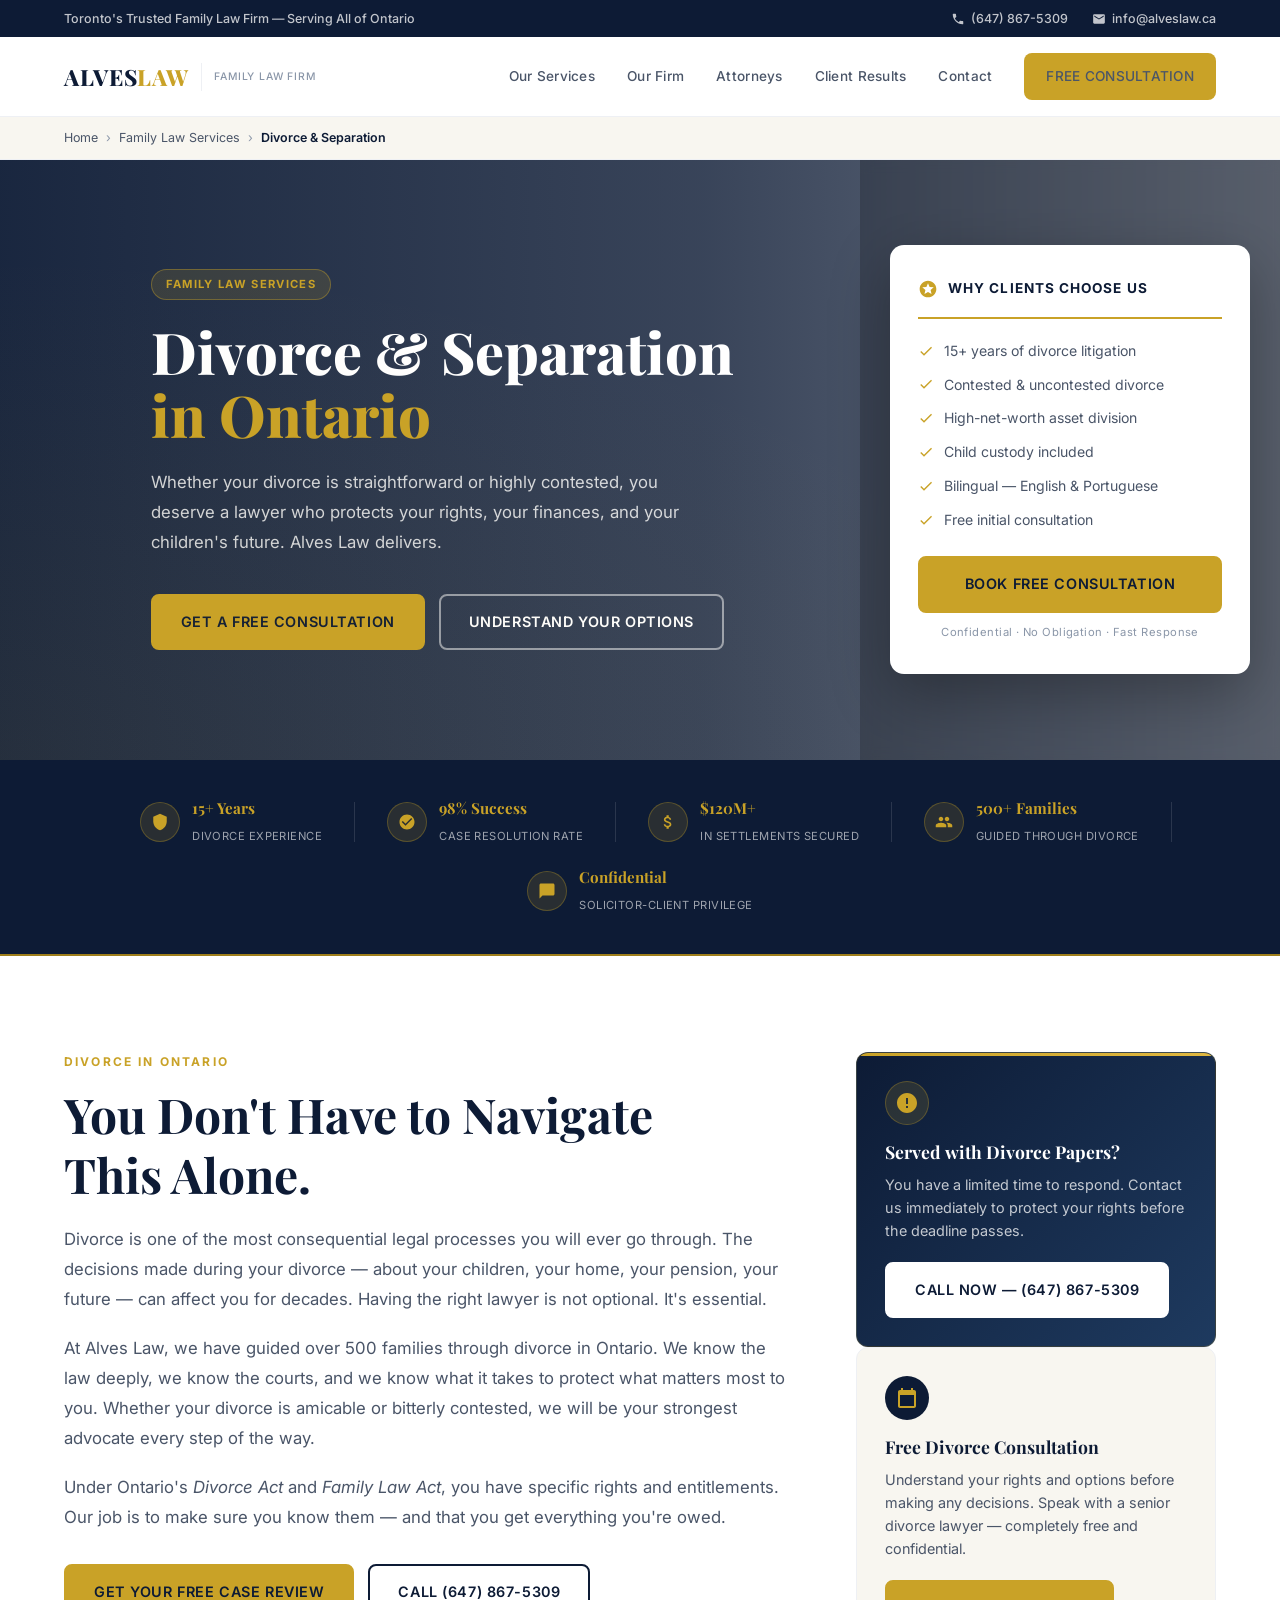
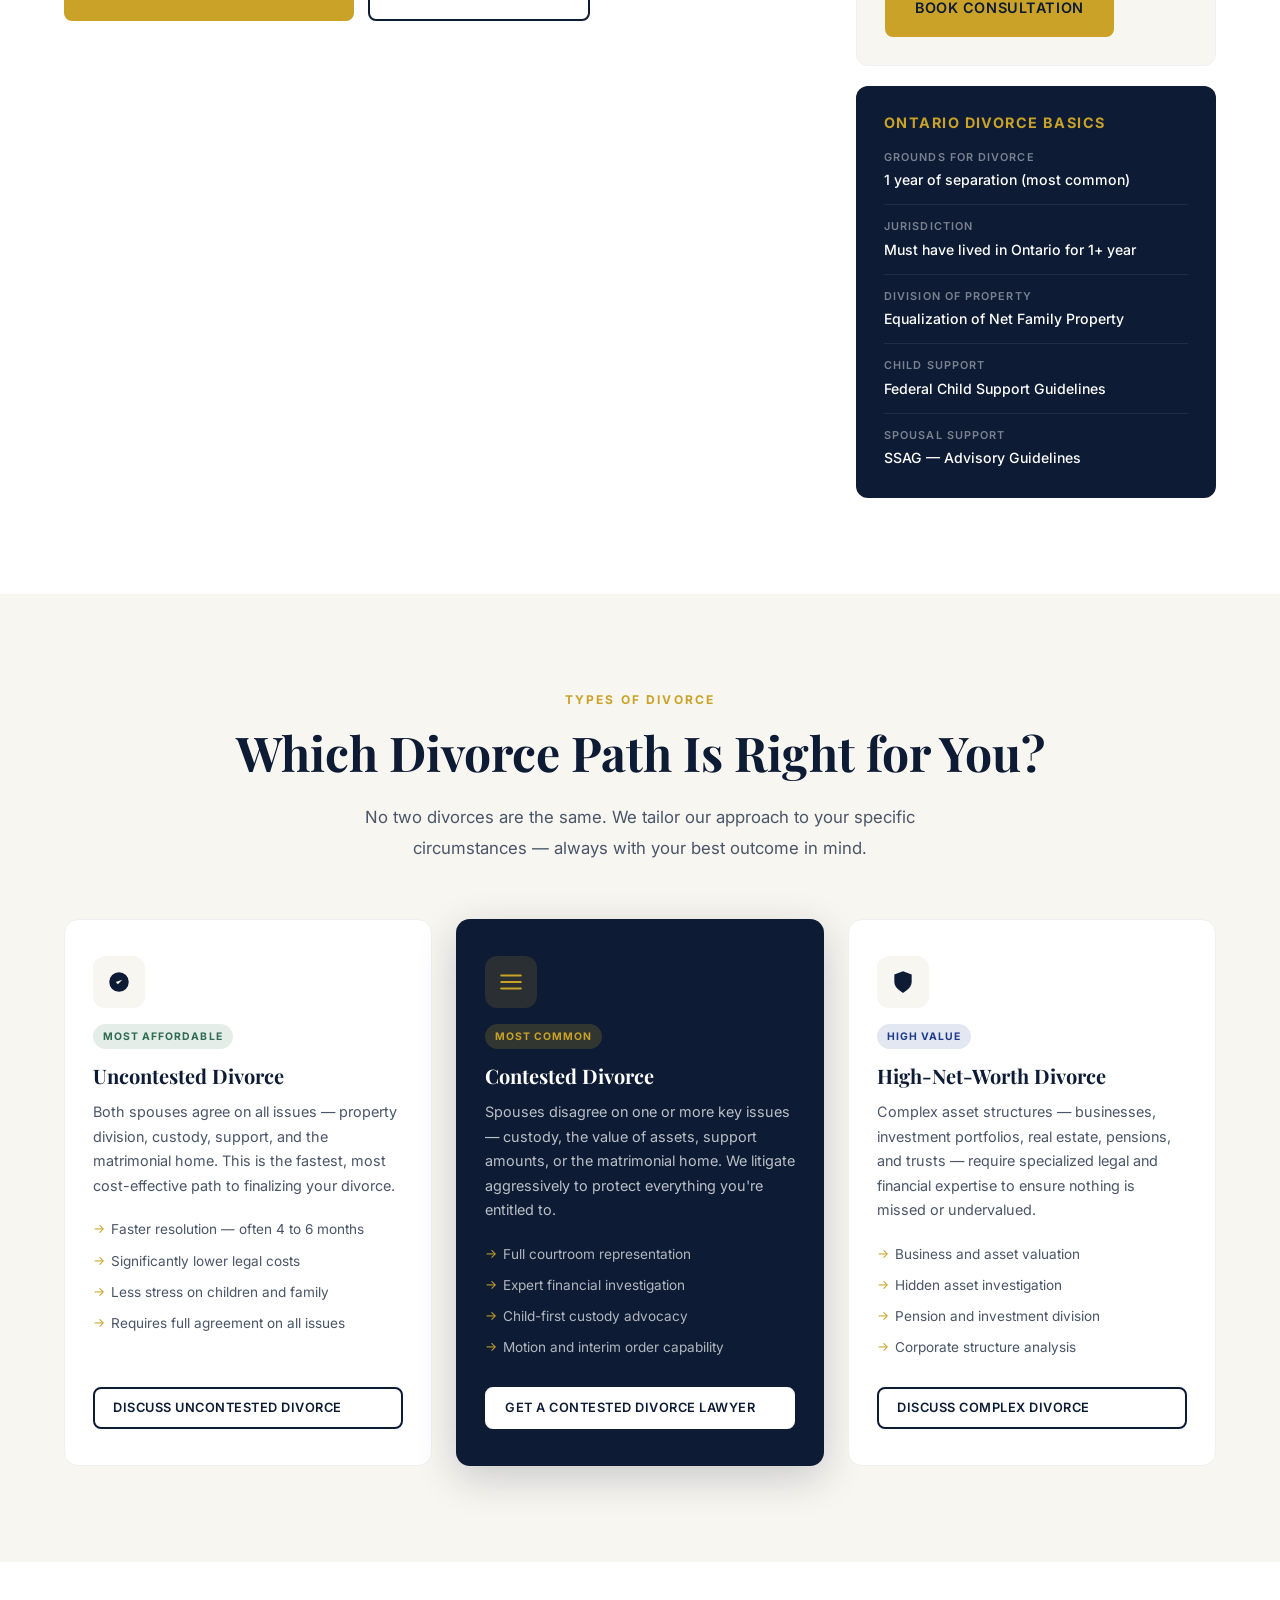
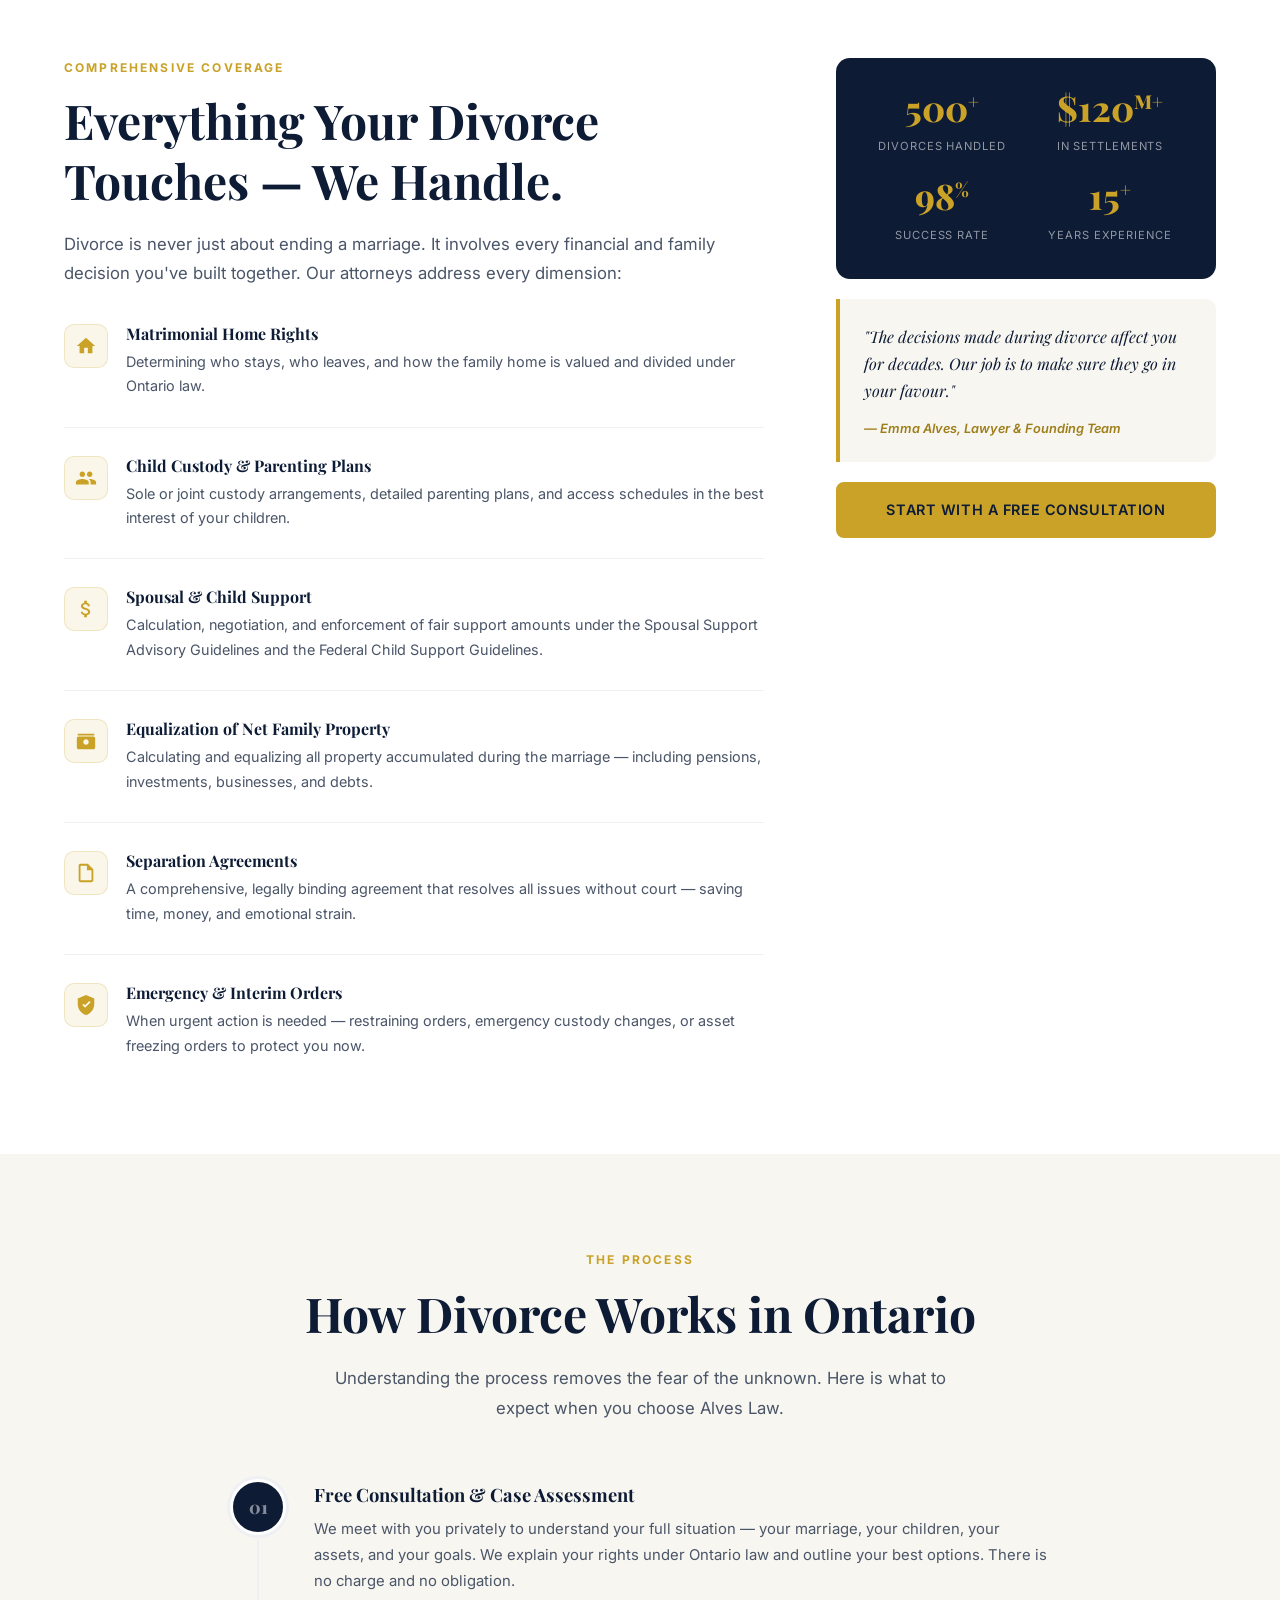
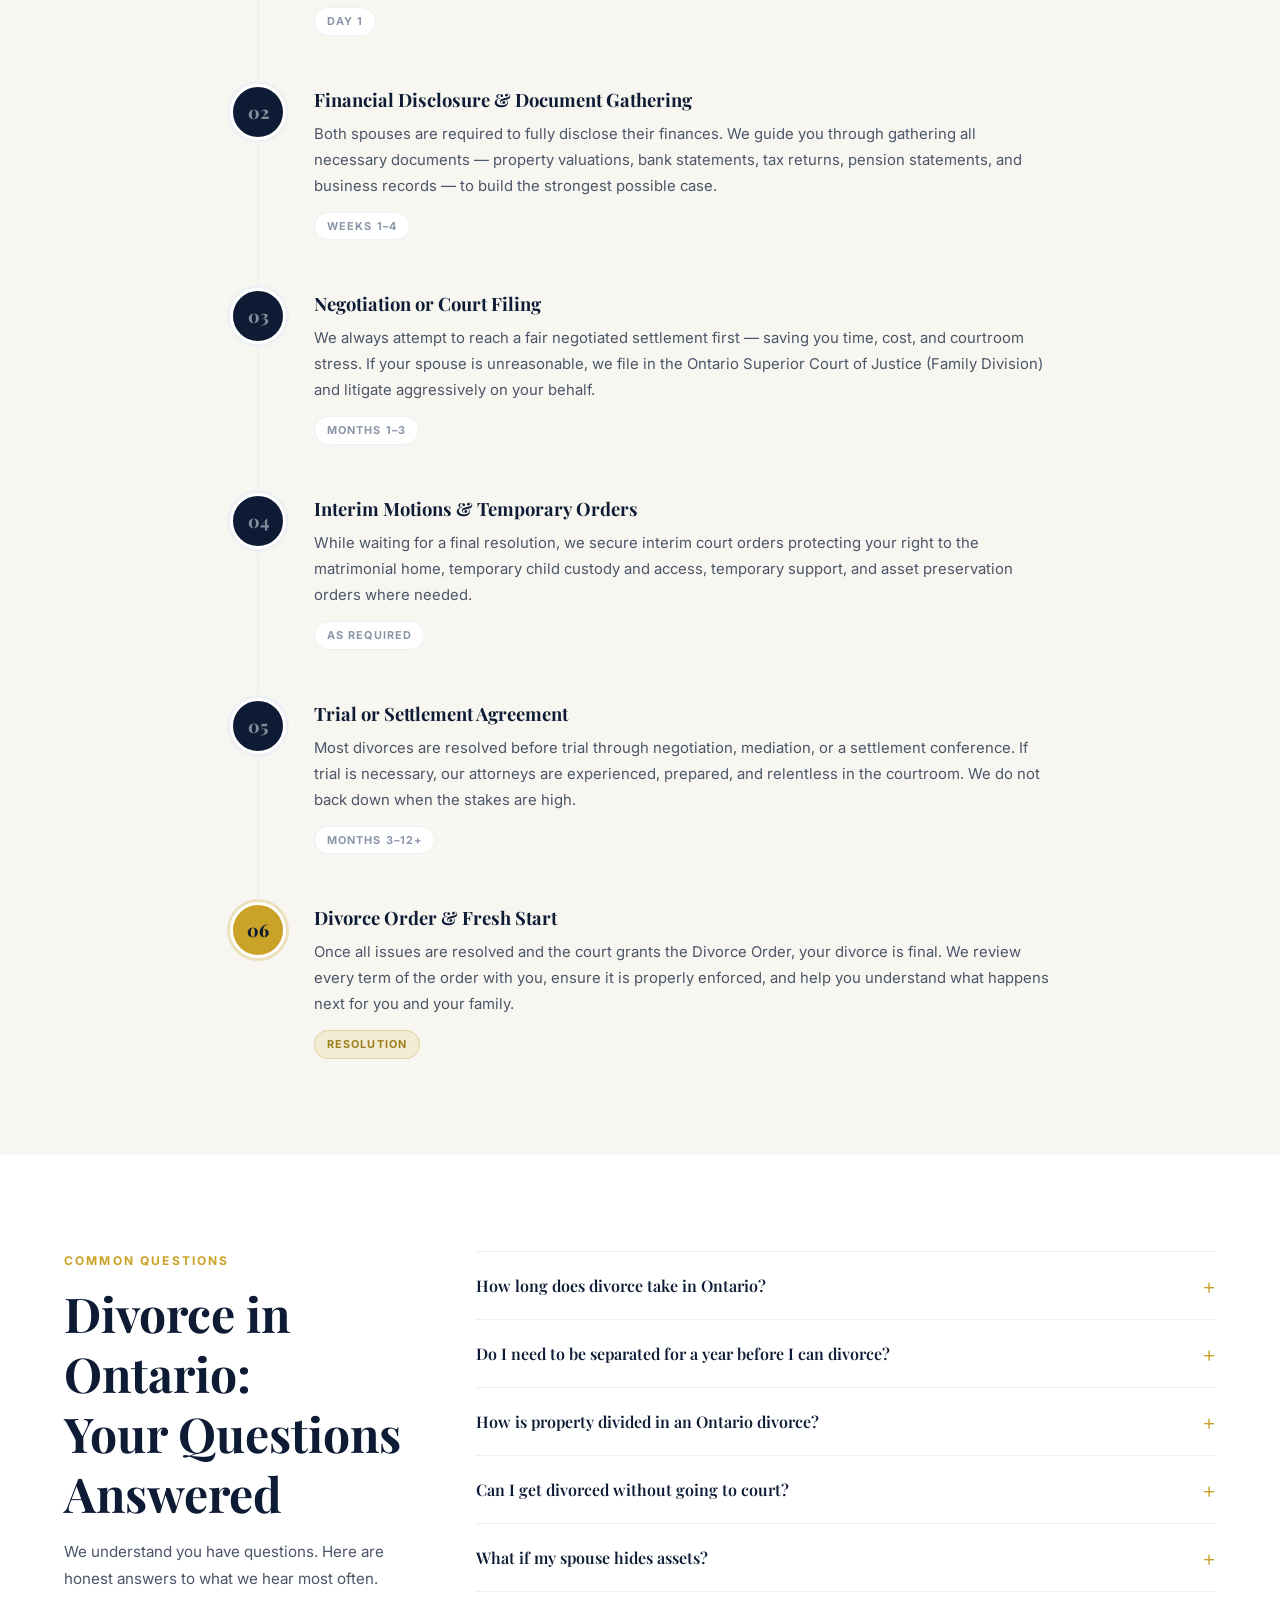
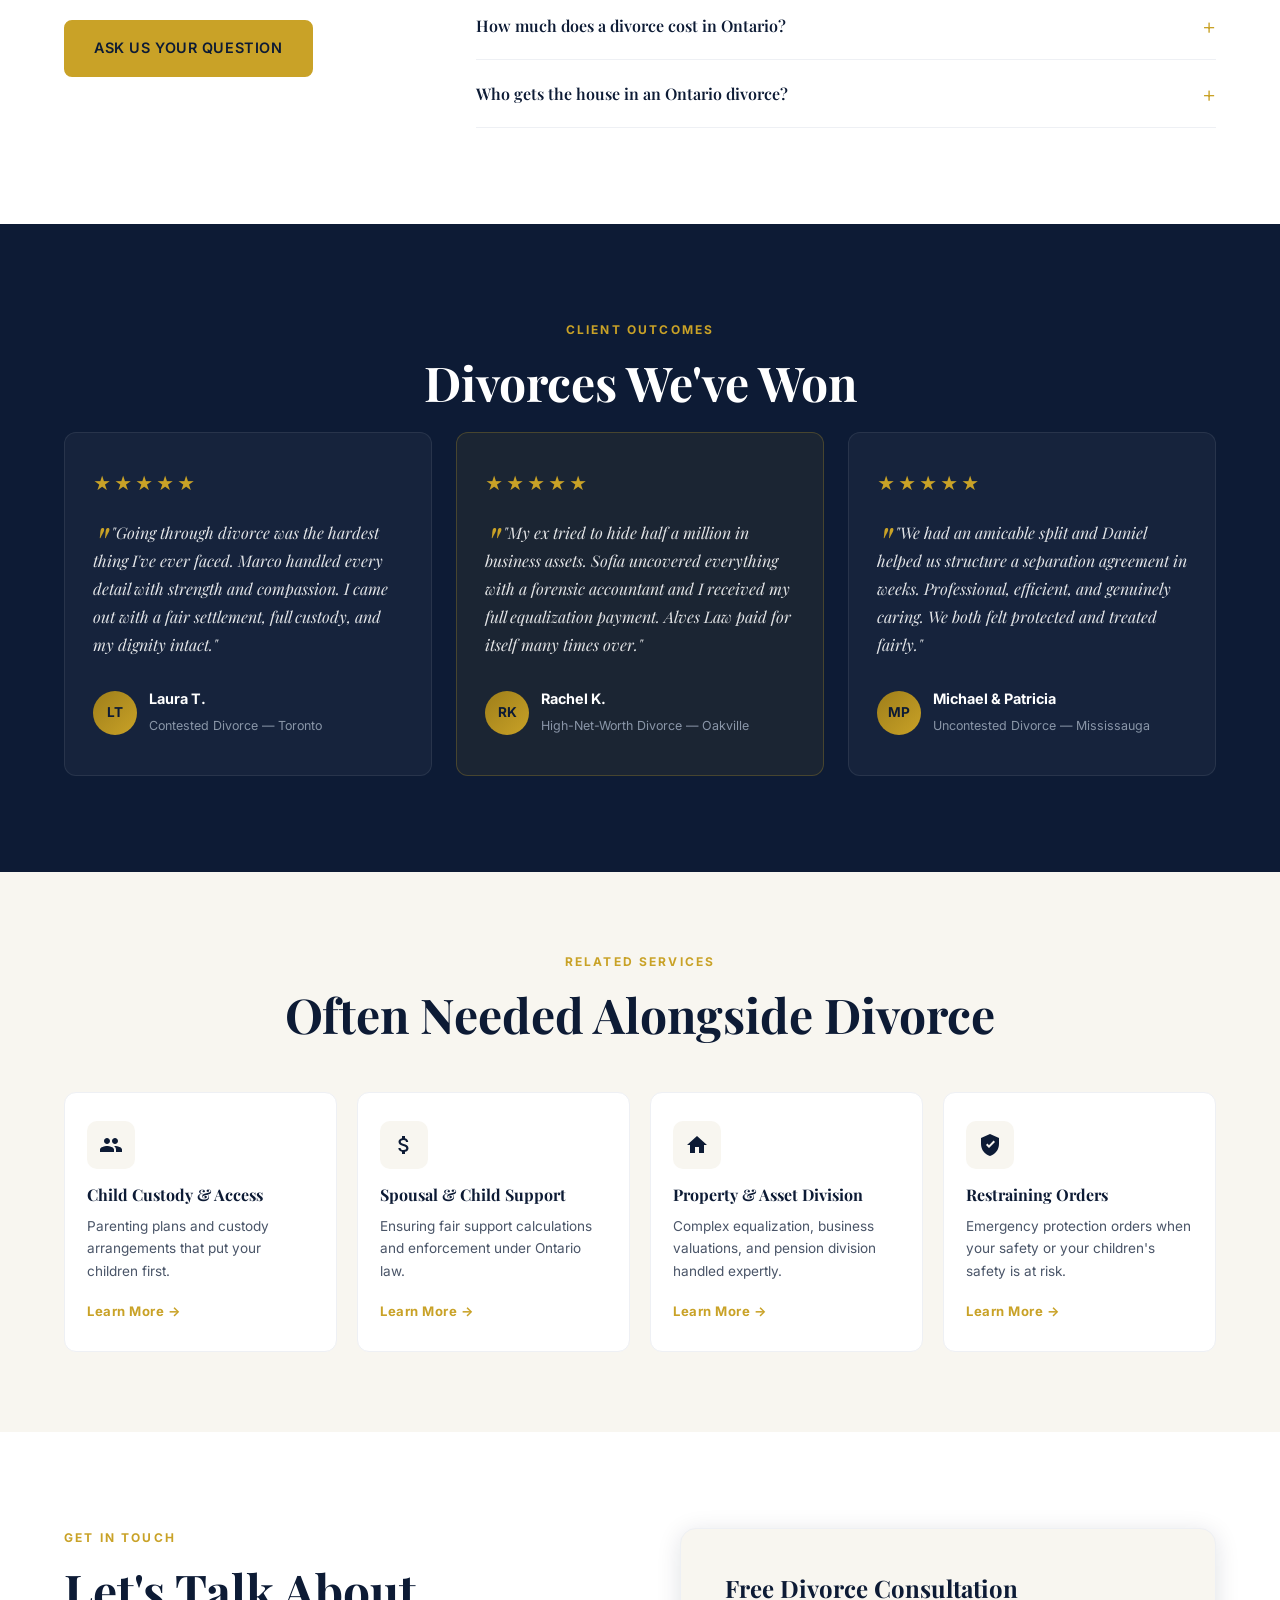
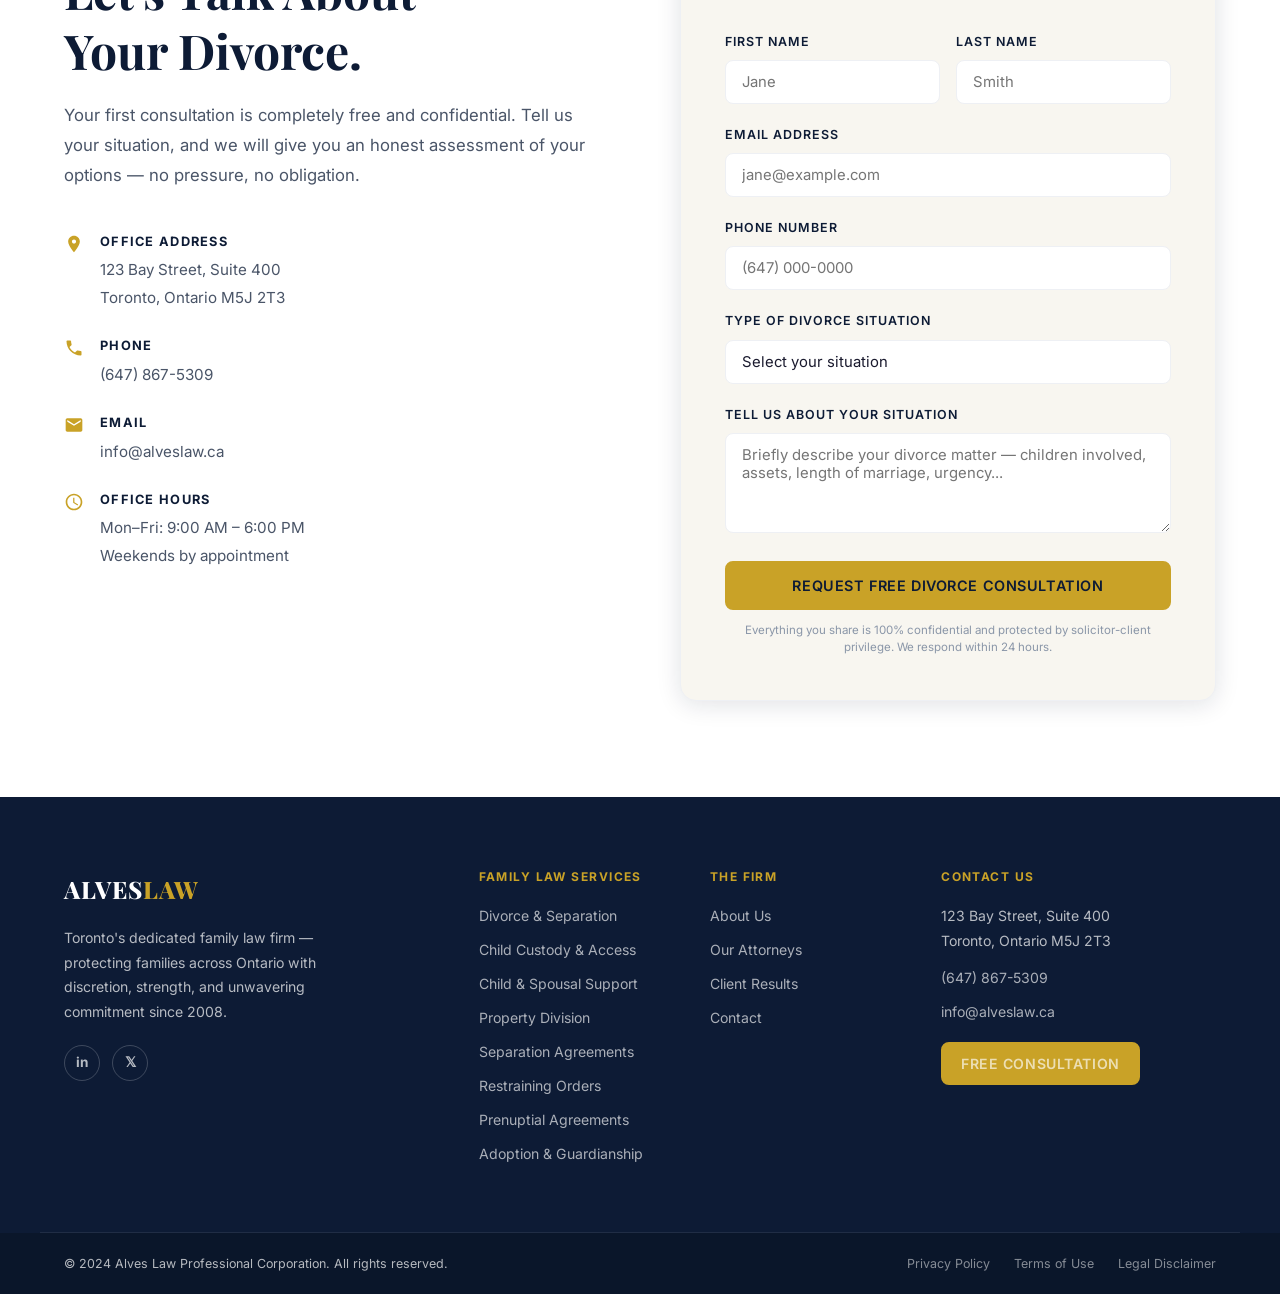
==== commit 69918b3d: "Update team section with real staff names and roles Replace placeholder attorney names with actual A" ====
--- a/divorce.html
+++ b/divorce.html
@@ -325,7 +325,7 @@
         </div>
         <div class="handles__quote-block">
           <blockquote>"The decisions made during divorce affect you for decades. Our job is to make sure they go in your favour."</blockquote>
-          <cite>— Marco Alves, Founding Partner</cite>
+          <cite>— Emma Alves, Lawyer &amp; Founding Team</cite>
         </div>
         <a href="#contact" class="btn btn--primary btn--full">Start With a Free Consultation</a>
       </div>
--- a/css/style.css
+++ b/css/style.css
@@ -830,6 +830,15 @@
   background: rgba(201,162,39,0.1);
   border-color: rgba(201,162,39,0.25);
   color: var(--gold-dark);
+}
+
+/* 6-card team grid */
+.team__grid--six {
+  grid-template-columns: repeat(3, 1fr);
+}
+/* Support staff card — green tint title */
+.attorney-card--support .attorney-card__title {
+  color: #3d6b55;
 }
 
 /* ─── TESTIMONIALS ──────────────────────────────────────────── */
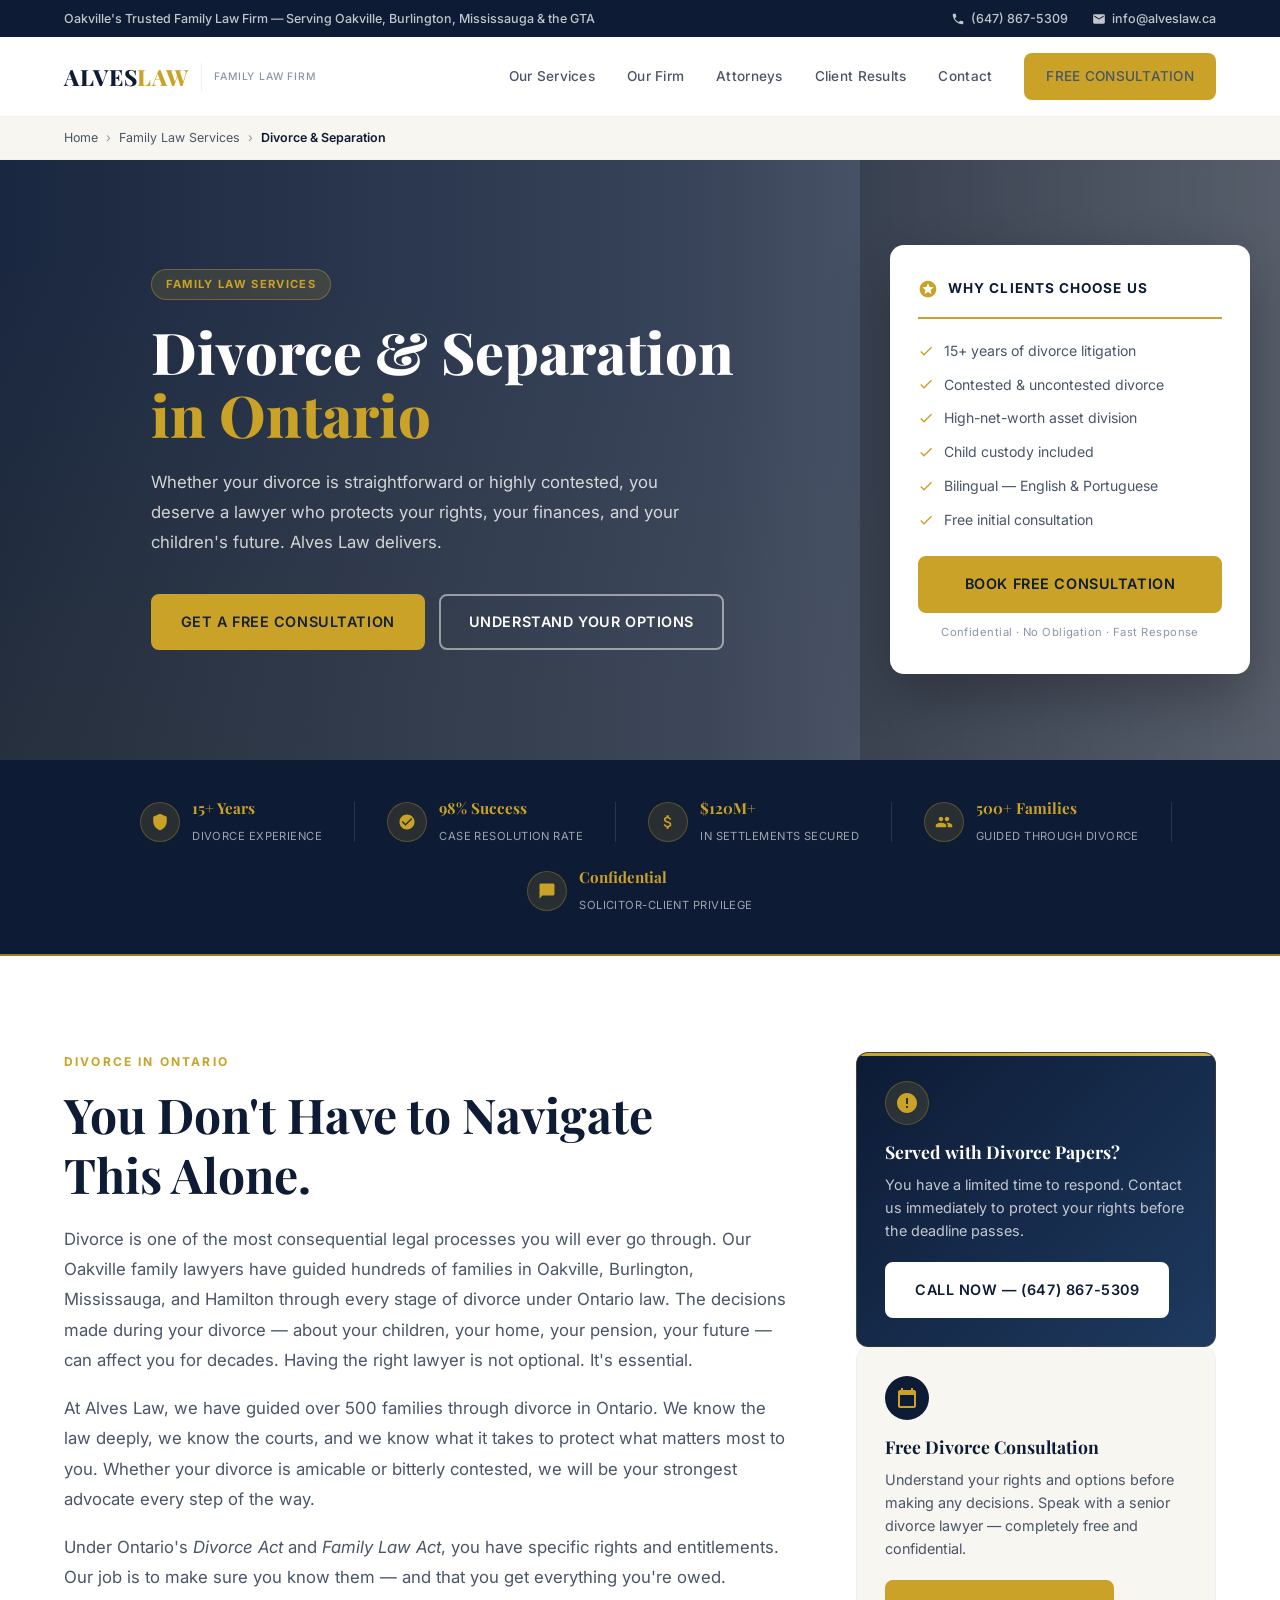
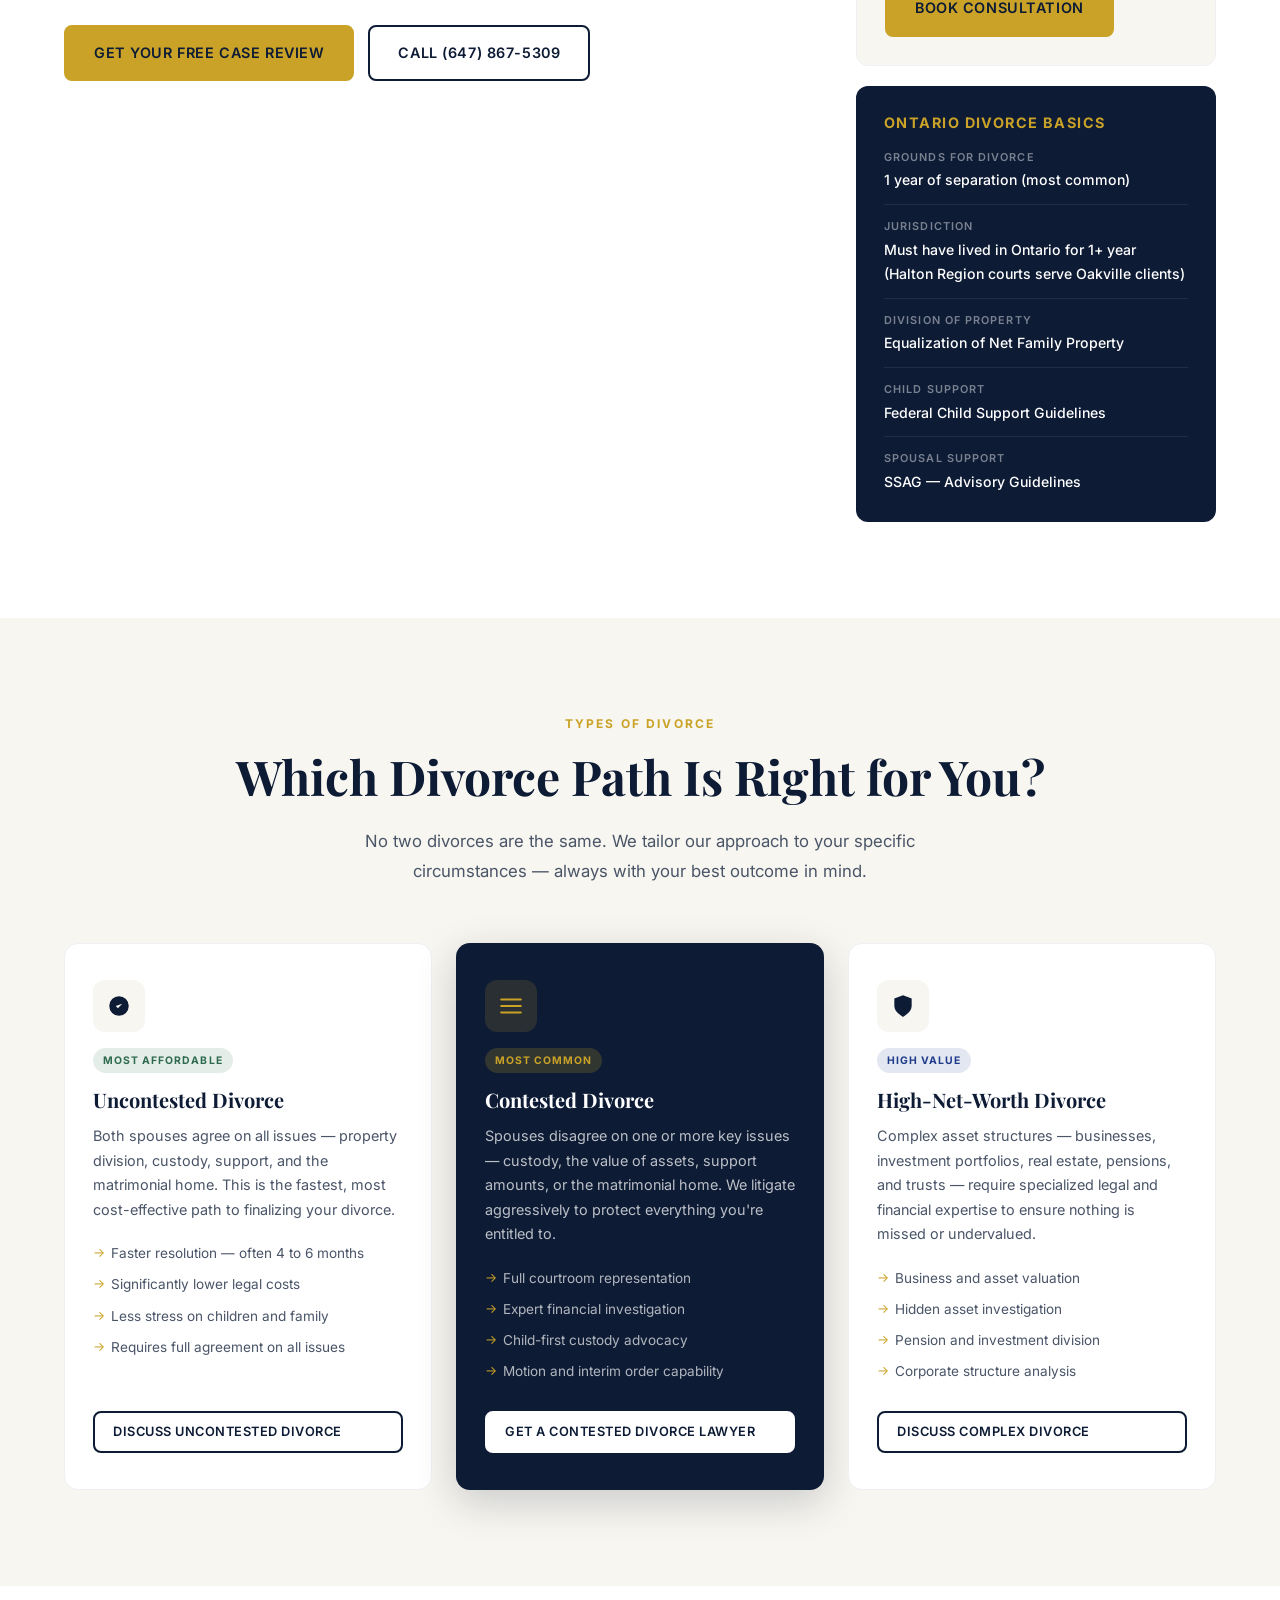
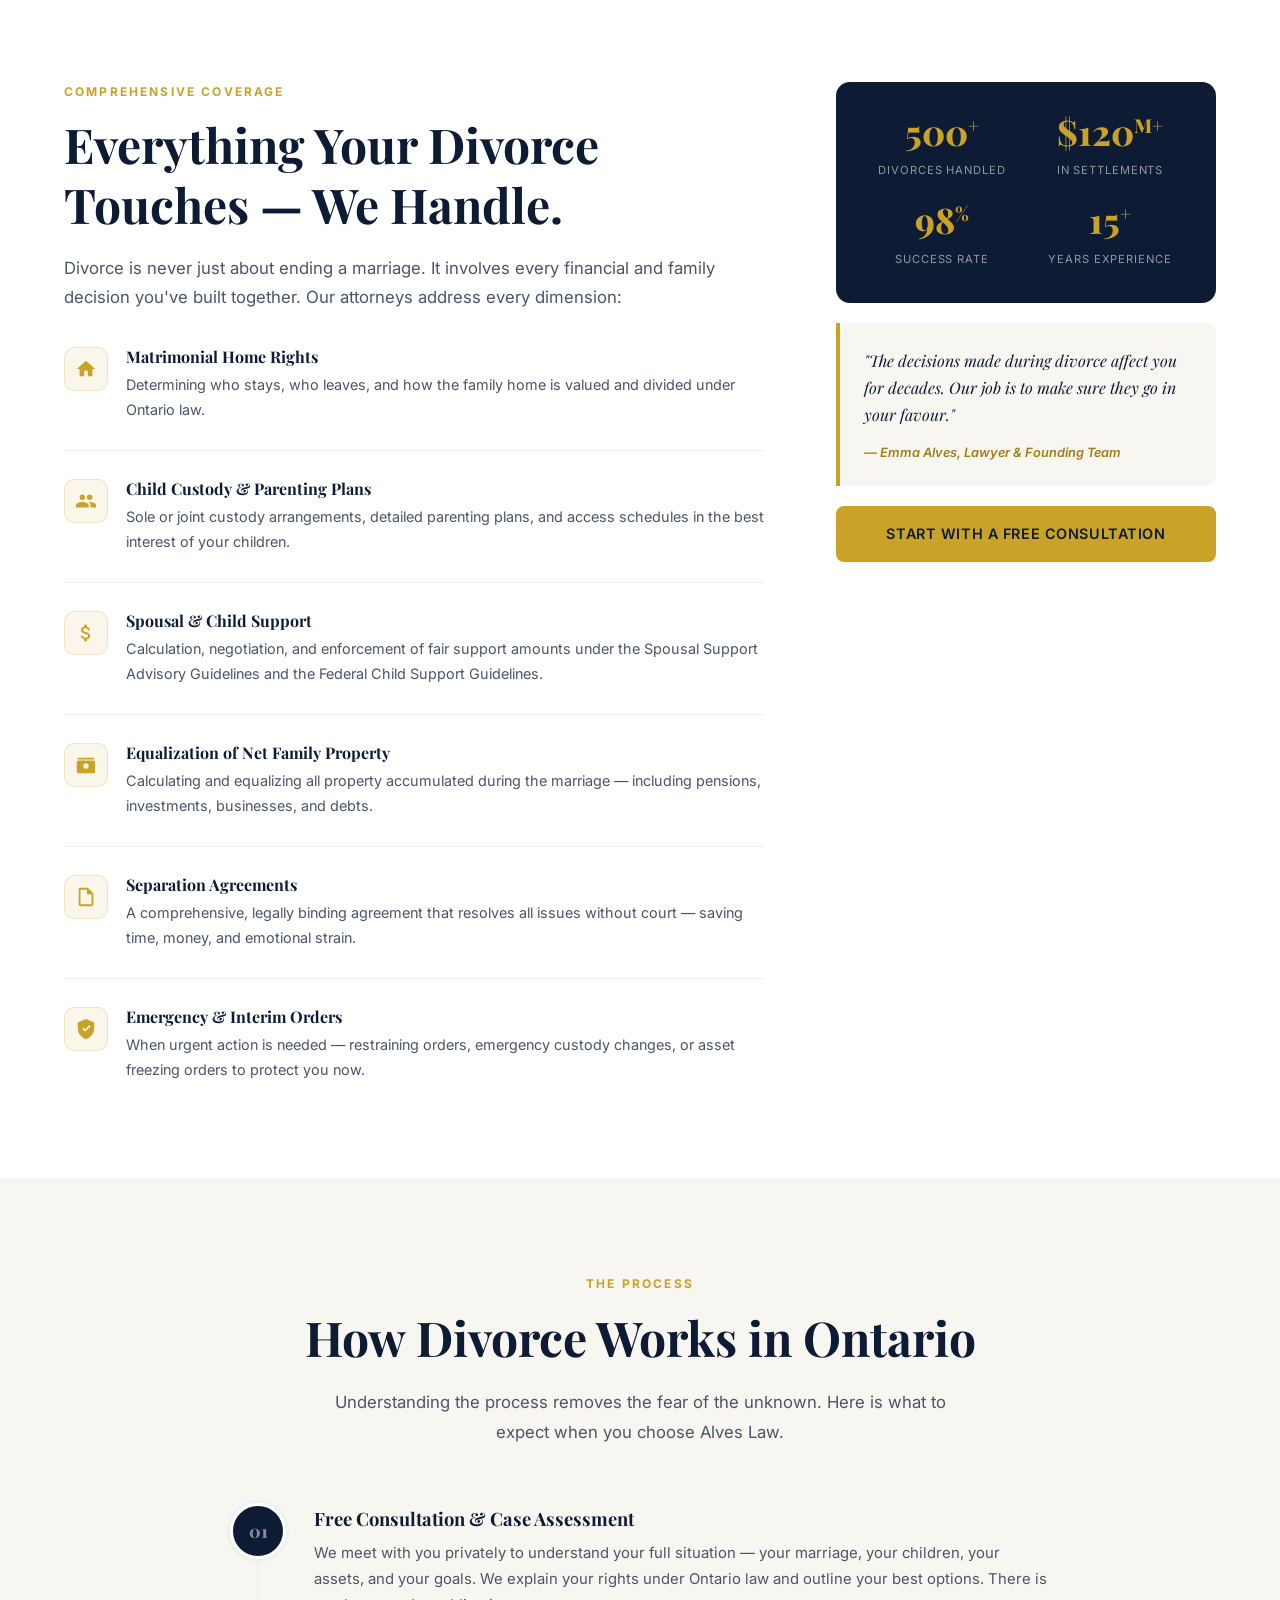
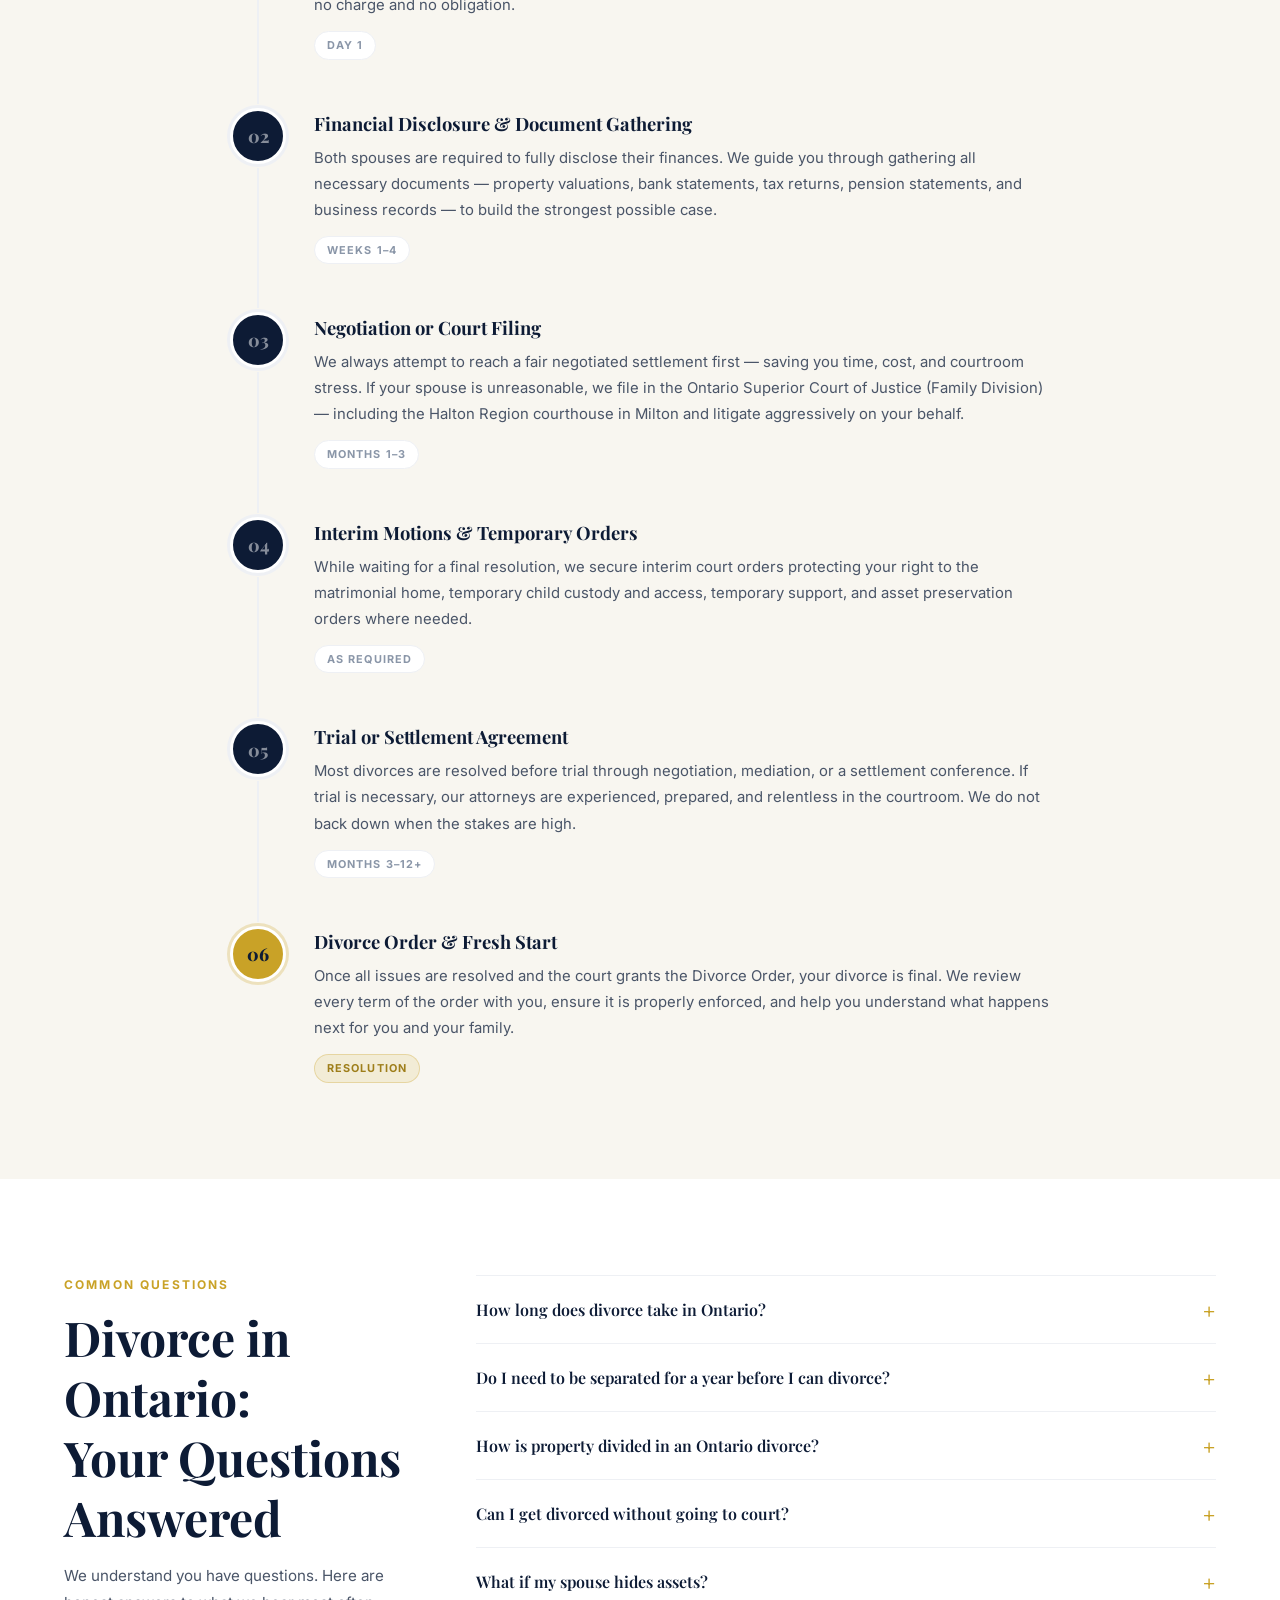
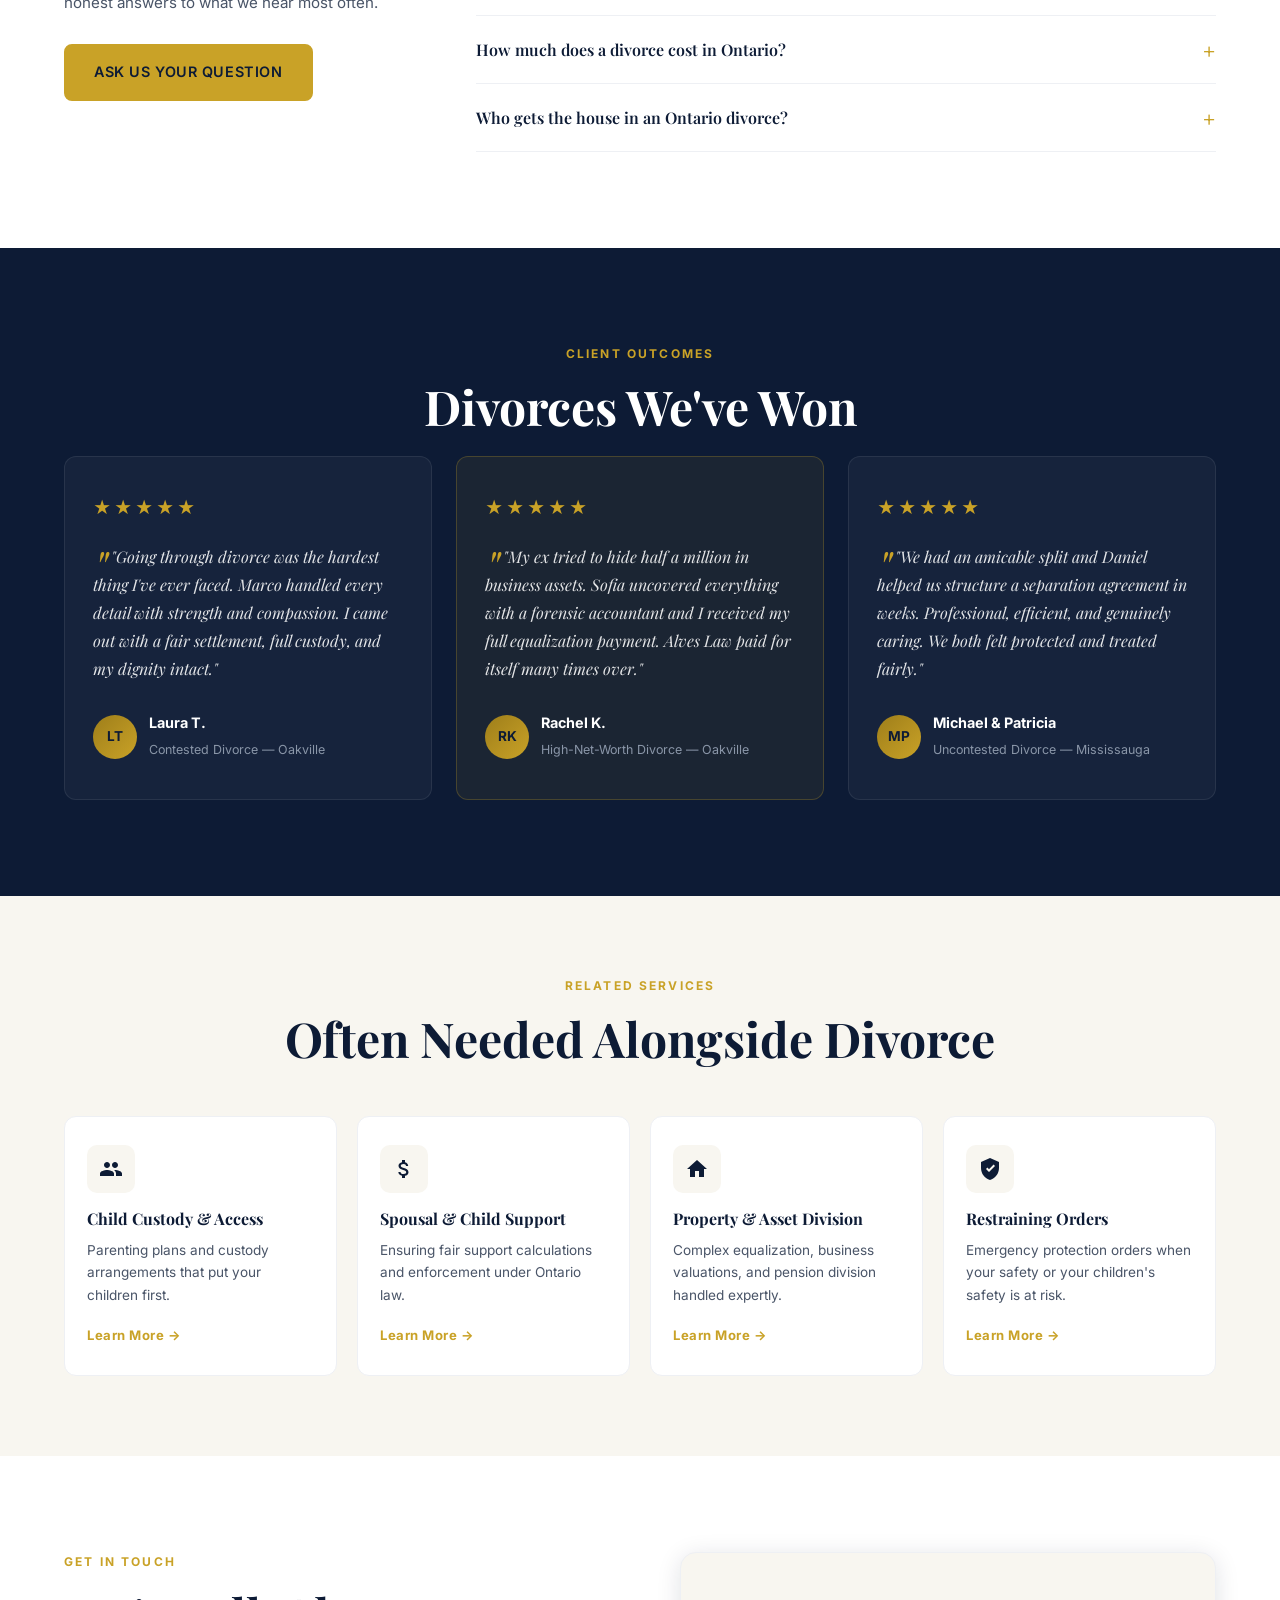
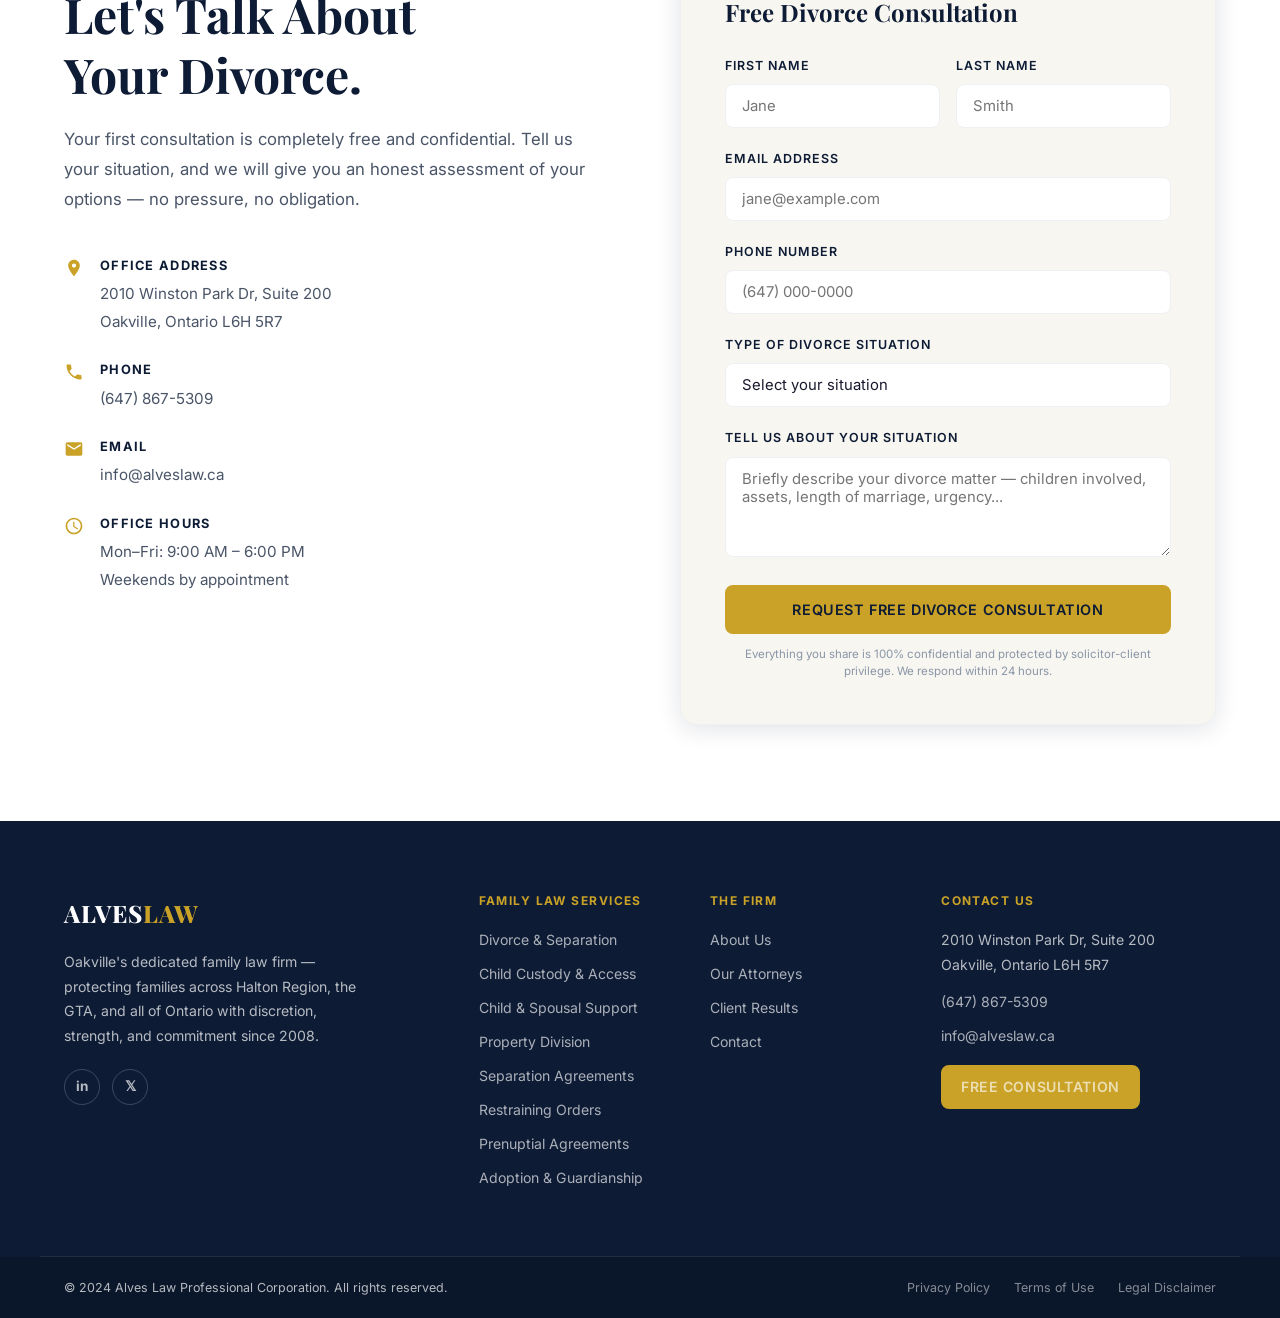
==== commit 9fd521f9: "Optimize homepage and divorce page for Oakville local SEO - Title tags: Toronto → Oakville on both p" ====
--- a/divorce.html
+++ b/divorce.html
@@ -3,8 +3,8 @@
 <head>
   <meta charset="UTF-8" />
   <meta name="viewport" content="width=device-width, initial-scale=1.0" />
-  <meta name="description" content="Alves Law — Toronto's trusted divorce lawyers. Expert legal representation for contested and uncontested divorce in Ontario. Free consultation." />
-  <title>Divorce Lawyers Toronto | Alves Law — Family Law Firm</title>
+  <meta name="description" content="Alves Law — Oakville's trusted divorce lawyers. Expert legal representation for contested and uncontested divorce in Oakville, Burlington, Mississauga &amp; Halton Region. Free consultation." />
+  <title>Divorce Lawyers Oakville | Alves Law — Family Law Firm</title>
   <link rel="preconnect" href="https://fonts.googleapis.com" />
   <link rel="preconnect" href="https://fonts.gstatic.com" crossorigin />
   <link href="https://fonts.googleapis.com/css2?family=Playfair+Display:wght@400;600;700;800&family=Inter:wght@300;400;500;600&display=swap" rel="stylesheet" />
@@ -16,7 +16,7 @@
   <!-- ─── TOP BAR ─────────────────────────────────────────────── -->
   <div class="top-bar">
     <div class="container top-bar__inner">
-      <span>Toronto's Trusted Family Law Firm — Serving All of Ontario</span>
+      <span>Oakville's Trusted Family Law Firm — Serving Oakville, Burlington, Mississauga &amp; the GTA</span>
       <div class="top-bar__right">
         <a href="tel:+16478675309"><svg viewBox="0 0 24 24"><path d="M6.6 10.8c1.4 2.8 3.8 5.1 6.6 6.6l2.2-2.2c.3-.3.7-.4 1-.2 1.1.4 2.3.6 3.6.6.6 0 1 .4 1 1V20c0 .6-.4 1-1 1-9.4 0-17-7.6-17-17 0-.6.4-1 1-1h3.5c.6 0 1 .4 1 1 0 1.3.2 2.5.6 3.6.1.3 0 .7-.2 1L6.6 10.8z"/></svg>(647) 867-5309</a>
         <a href="mailto:info@alveslaw.ca"><svg viewBox="0 0 24 24"><path d="M20 4H4c-1.1 0-2 .9-2 2v12c0 1.1.9 2 2 2h16c1.1 0 2-.9 2-2V6c0-1.1-.9-2-2-2zm0 4l-8 5-8-5V6l8 5 8-5v2z"/></svg>info@alveslaw.ca</a>
@@ -138,7 +138,7 @@
       <div class="svc-intro__main">
         <div class="section-label">Divorce in Ontario</div>
         <h2 class="section-title">You Don't Have to Navigate<br />This Alone.</h2>
-        <p>Divorce is one of the most consequential legal processes you will ever go through. The decisions made during your divorce — about your children, your home, your pension, your future — can affect you for decades. Having the right lawyer is not optional. It's essential.</p>
+        <p>Divorce is one of the most consequential legal processes you will ever go through. Our Oakville family lawyers have guided hundreds of families in Oakville, Burlington, Mississauga, and Hamilton through every stage of divorce under Ontario law. The decisions made during your divorce — about your children, your home, your pension, your future — can affect you for decades. Having the right lawyer is not optional. It's essential.</p>
         <p>At Alves Law, we have guided over 500 families through divorce in Ontario. We know the law deeply, we know the courts, and we know what it takes to protect what matters most to you. Whether your divorce is amicable or bitterly contested, we will be your strongest advocate every step of the way.</p>
         <p>Under Ontario's <em>Divorce Act</em> and <em>Family Law Act</em>, you have specific rights and entitlements. Our job is to make sure you know them — and that you get everything you're owed.</p>
         <div class="svc-intro__cta-row">
@@ -172,7 +172,7 @@
             </li>
             <li>
               <span class="info-card__label">Jurisdiction</span>
-              <span class="info-card__value">Must have lived in Ontario for 1+ year</span>
+              <span class="info-card__value">Must have lived in Ontario for 1+ year (Halton Region courts serve Oakville clients)</span>
             </li>
             <li>
               <span class="info-card__label">Division of Property</span>
@@ -371,7 +371,7 @@
           </div>
           <div class="dprocess__step-body">
             <h3>Negotiation or Court Filing</h3>
-            <p>We always attempt to reach a fair negotiated settlement first — saving you time, cost, and courtroom stress. If your spouse is unreasonable, we file in the Ontario Superior Court of Justice (Family Division) and litigate aggressively on your behalf.</p>
+            <p>We always attempt to reach a fair negotiated settlement first — saving you time, cost, and courtroom stress. If your spouse is unreasonable, we file in the Ontario Superior Court of Justice (Family Division) — including the Halton Region courthouse in Milton and litigate aggressively on your behalf.</p>
             <span class="dprocess__step-tag">Months 1–3</span>
           </div>
         </div>
@@ -493,7 +493,7 @@
             <div class="testimonial-card__avatar">LT</div>
             <div>
               <strong>Laura T.</strong>
-              <span>Contested Divorce — Toronto</span>
+              <span>Contested Divorce — Oakville</span>
             </div>
           </div>
         </div>
@@ -580,7 +580,7 @@
             <svg viewBox="0 0 24 24"><path d="M12 2C8.13 2 5 5.13 5 9c0 5.25 7 13 7 13s7-7.75 7-13c0-3.87-3.13-7-7-7zm0 9.5c-1.38 0-2.5-1.12-2.5-2.5s1.12-2.5 2.5-2.5 2.5 1.12 2.5 2.5-1.12 2.5-2.5 2.5z"/></svg>
             <div>
               <strong>Office Address</strong>
-              <span>123 Bay Street, Suite 400<br/>Toronto, Ontario M5J 2T3</span>
+              <span>2010 Winston Park Dr, Suite 200<br/>Oakville, Ontario L6H 5R7</span>
             </div>
           </div>
           <div class="contact__detail-item">
@@ -656,7 +656,7 @@
     <div class="container footer__inner">
       <div class="footer__brand">
         <span class="logo__wordmark">ALVES<span>LAW</span></span>
-        <p>Toronto's dedicated family law firm — protecting families across Ontario with discretion, strength, and unwavering commitment since 2008.</p>
+        <p>Oakville's dedicated family law firm — protecting families across Halton Region, the GTA, and all of Ontario with discretion, strength, and commitment since 2008.</p>
         <div class="footer__social">
           <a href="#" aria-label="LinkedIn">in</a>
           <a href="#" aria-label="Twitter">𝕏</a>
@@ -682,7 +682,7 @@
       </div>
       <div class="footer__contact">
         <h4>Contact Us</h4>
-        <p>123 Bay Street, Suite 400<br/>Toronto, Ontario M5J 2T3</p>
+        <p>2010 Winston Park Dr, Suite 200<br/>Oakville, Ontario L6H 5R7</p>
         <a href="tel:+16478675309">(647) 867-5309</a>
         <a href="mailto:info@alveslaw.ca">info@alveslaw.ca</a>
         <a href="#contact" class="btn btn--gold btn--sm">Free Consultation</a>
--- a/css/style.css
+++ b/css/style.css
@@ -293,10 +293,7 @@
   line-height: 1.1;
   margin-bottom: 28px;
 }
-.hero__headline em {
-  font-style: normal;
-  color: var(--gold);
-}
+.hero__headline em { font-style: normal; color: var(--gold); }
 .hero__sub {
   font-size: 1.15rem;
   color: rgba(255,255,255,0.8);
@@ -323,6 +320,121 @@
 @keyframes scrollPulse {
   0%,100% { opacity: 0; transform: scaleY(0) translateY(-20px); }
   50% { opacity: 1; transform: scaleY(1) translateY(0); }
+}
+
+/* ─── INSIGHTS ───────────────────────────────────────────────── */
+.insights {
+  padding: 96px 0;
+  background: var(--white);
+}
+.insights__grid {
+  display: grid;
+  grid-template-columns: repeat(3, 1fr);
+  gap: 28px;
+  margin-top: 0;
+}
+.insight-card {
+  border-radius: 12px;
+  overflow: hidden;
+  border: 1px solid var(--gray-light);
+  background: var(--white);
+  transition: var(--transition);
+  display: flex;
+  flex-direction: column;
+}
+.insight-card:hover {
+  box-shadow: var(--shadow-lg);
+  transform: translateY(-6px);
+  border-color: rgba(201,162,39,0.3);
+}
+.insight-card__image {
+  height: 200px;
+  background: var(--off-white);
+  position: relative;
+  overflow: hidden;
+  display: flex;
+  align-items: center;
+  justify-content: center;
+}
+.insight-card__image-placeholder {
+  width: 100%;
+  height: 100%;
+  display: flex;
+  align-items: center;
+  justify-content: center;
+  font-size: 0.75rem;
+  font-weight: 600;
+  letter-spacing: 0.1em;
+  text-transform: uppercase;
+  color: var(--gray);
+  gap: 8px;
+  flex-direction: column;
+}
+.insight-card__image-placeholder svg {
+  width: 36px;
+  height: 36px;
+  color: var(--gray-light);
+}
+.insight-card__image-1 { background: linear-gradient(135deg, #e8eaf0 0%, #d4d8e8 100%); }
+.insight-card__image-2 { background: linear-gradient(135deg, #e8eef0 0%, #d4e4e8 100%); }
+.insight-card__image-3 { background: linear-gradient(135deg, #f0ece8 0%, #e8dfd4 100%); }
+.insight-card__category {
+  display: inline-block;
+  position: absolute;
+  top: 16px;
+  left: 16px;
+  background: var(--gold);
+  color: var(--navy);
+  font-size: 0.65rem;
+  font-weight: 700;
+  text-transform: uppercase;
+  letter-spacing: 0.1em;
+  padding: 4px 12px;
+  border-radius: 20px;
+}
+.insight-card__body {
+  padding: 28px;
+  flex: 1;
+  display: flex;
+  flex-direction: column;
+}
+.insight-card__meta {
+  font-size: 0.75rem;
+  color: var(--gray);
+  margin-bottom: 10px;
+  display: flex;
+  align-items: center;
+  gap: 8px;
+}
+.insight-card__meta span { display: flex; align-items: center; gap: 4px; }
+.insight-card__meta svg { width: 12px; height: 12px; }
+.insight-card h3 {
+  font-size: 1.15rem;
+  color: var(--navy);
+  margin-bottom: 12px;
+  line-height: 1.35;
+}
+.insight-card p {
+  font-size: 0.88rem;
+  color: var(--text-light);
+  line-height: 1.7;
+  flex: 1;
+  margin-bottom: 20px;
+}
+.insight-card__link {
+  font-size: 0.83rem;
+  font-weight: 700;
+  color: var(--gold);
+  letter-spacing: 0.04em;
+  display: flex;
+  align-items: center;
+  gap: 6px;
+  transition: gap var(--transition);
+}
+.insight-card__link:hover { gap: 10px; }
+
+@media (max-width: 768px) {
+  .insights__grid { grid-template-columns: 1fr; }
 }
 
 /* ─── TRUST STRIP ──────────────────────────────────────────────── */
